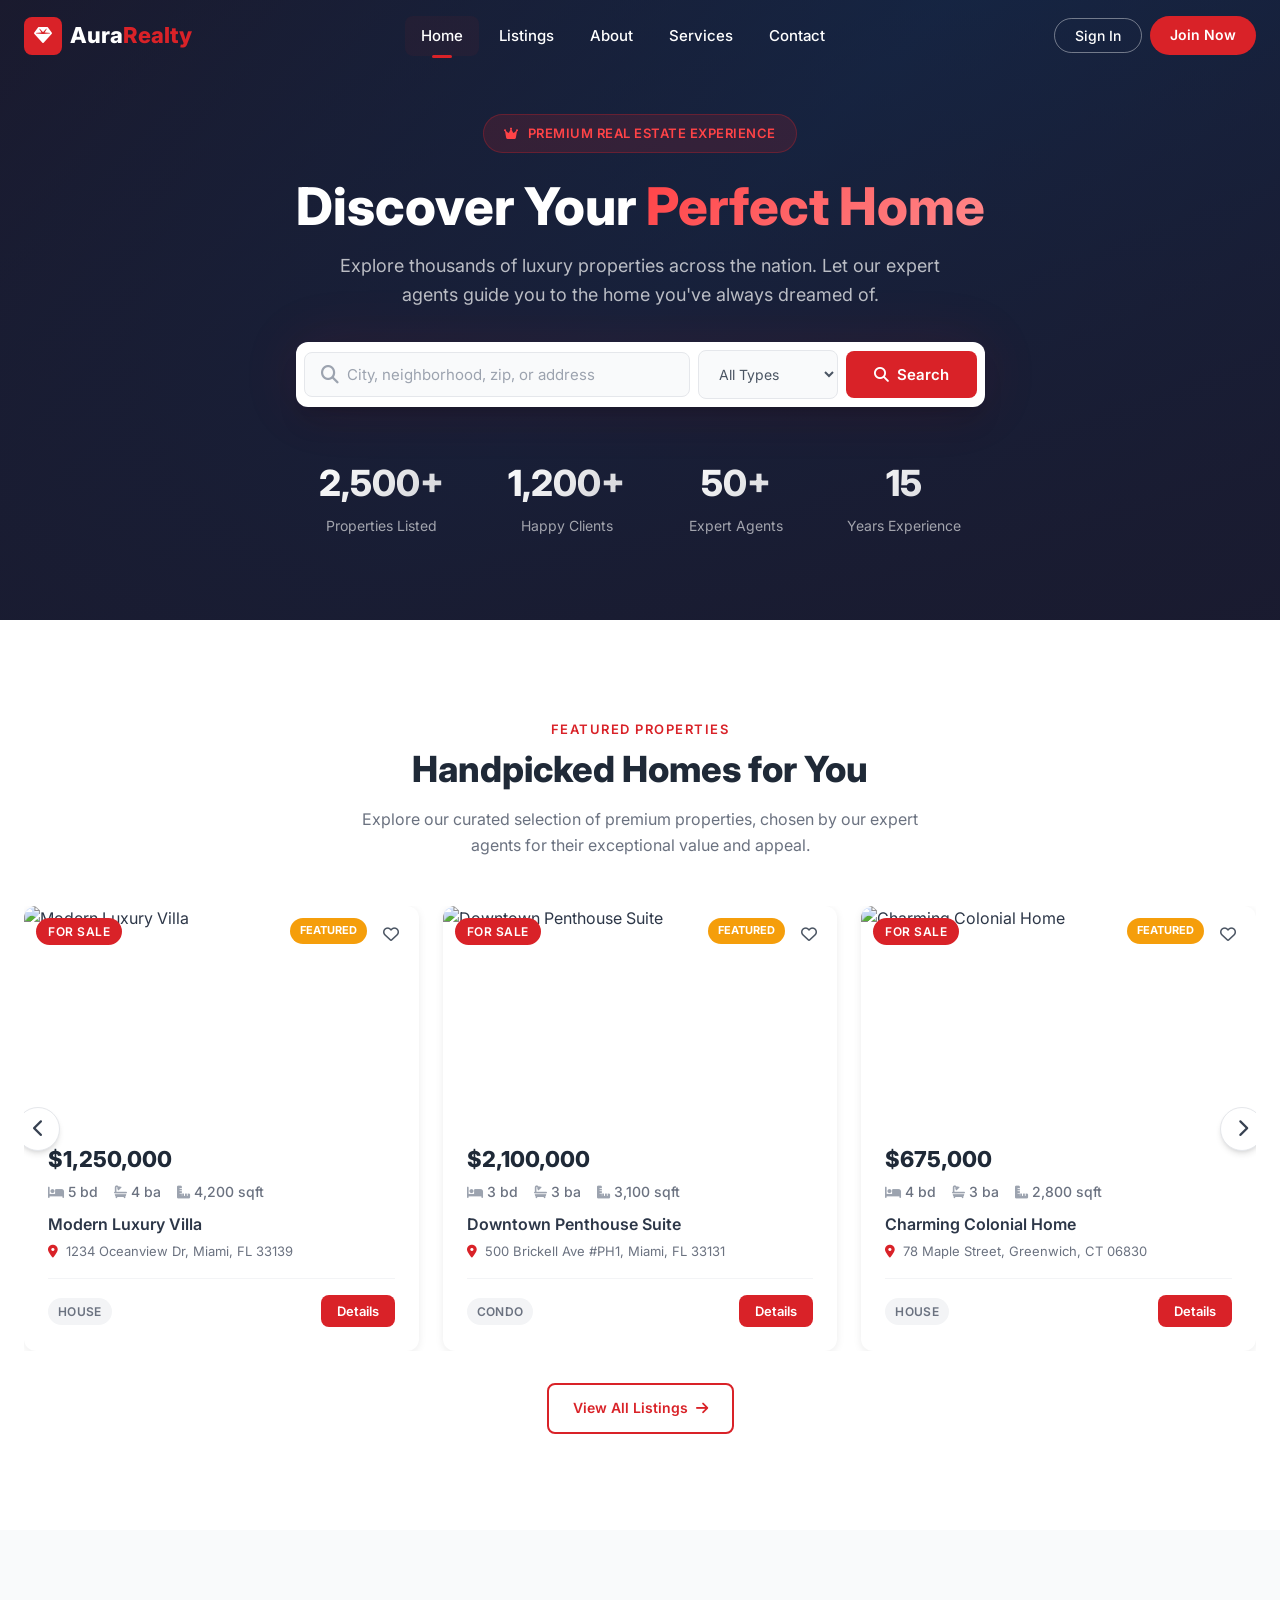
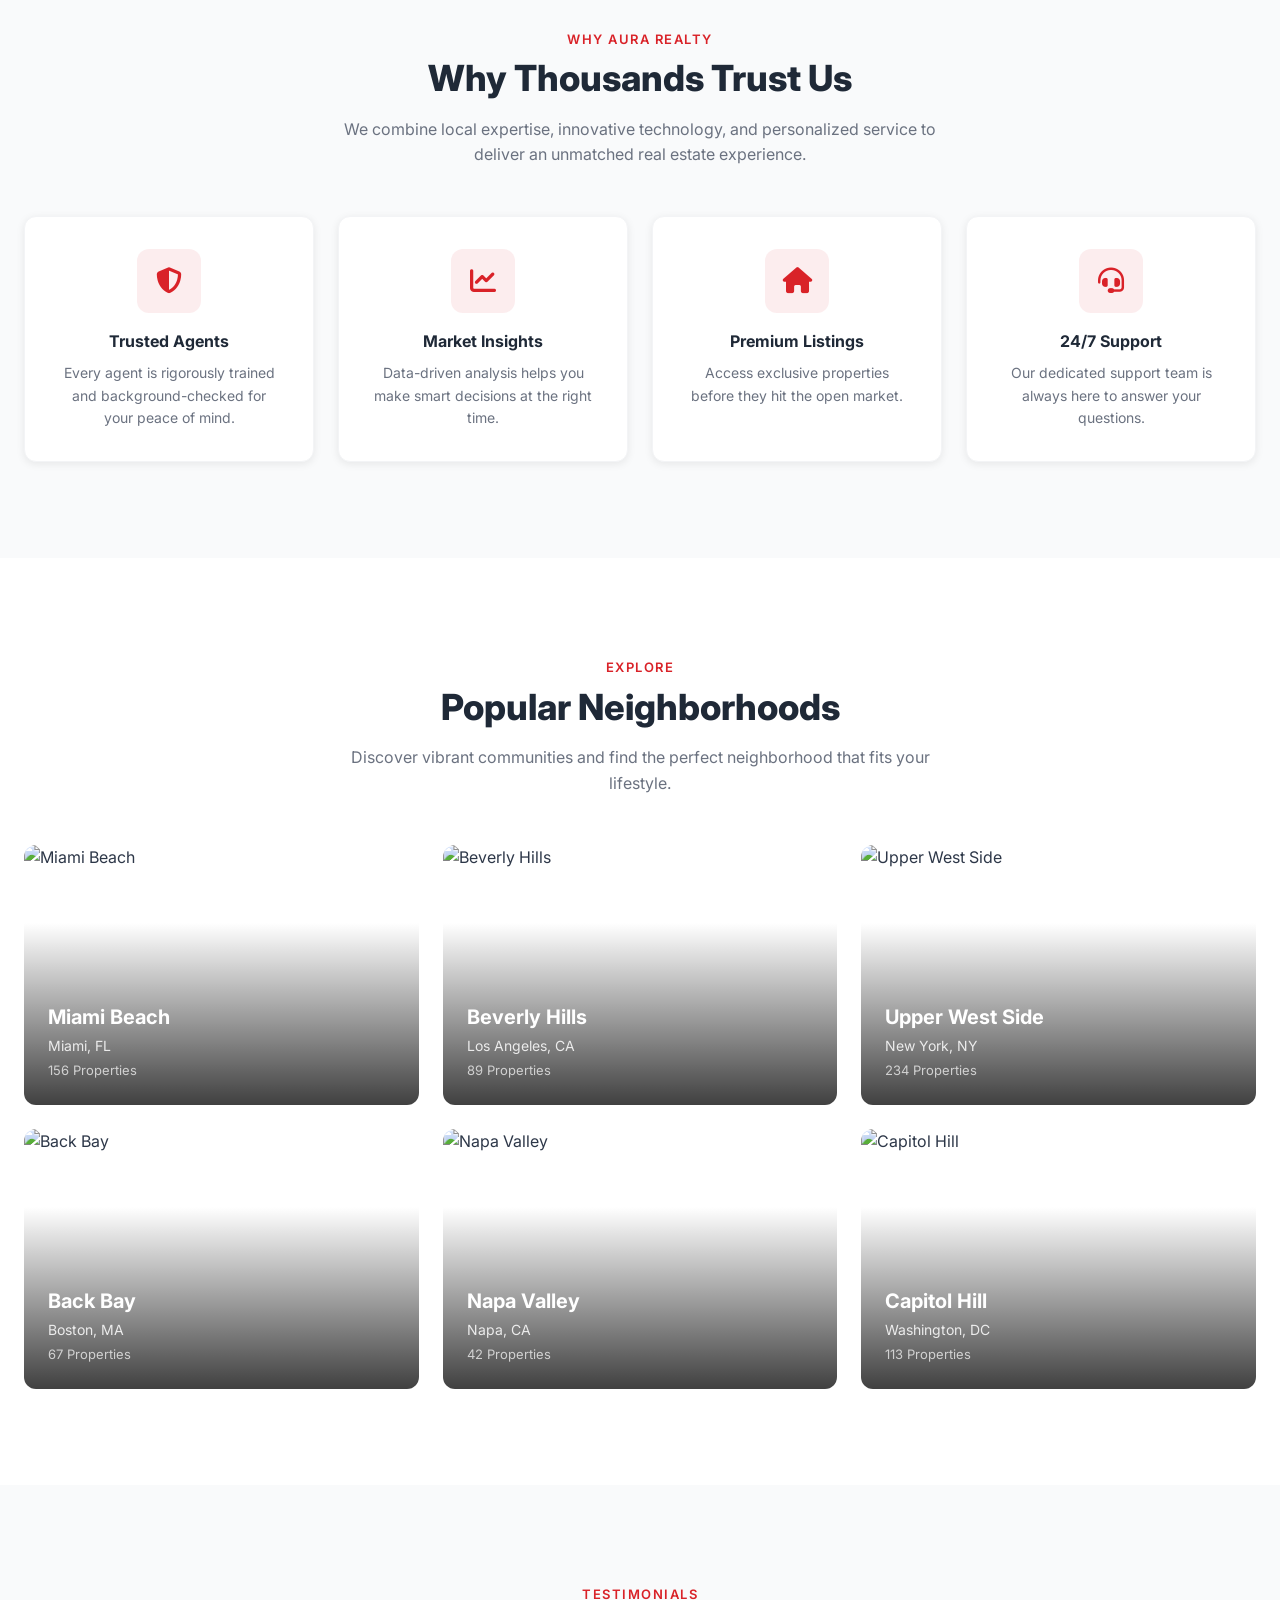
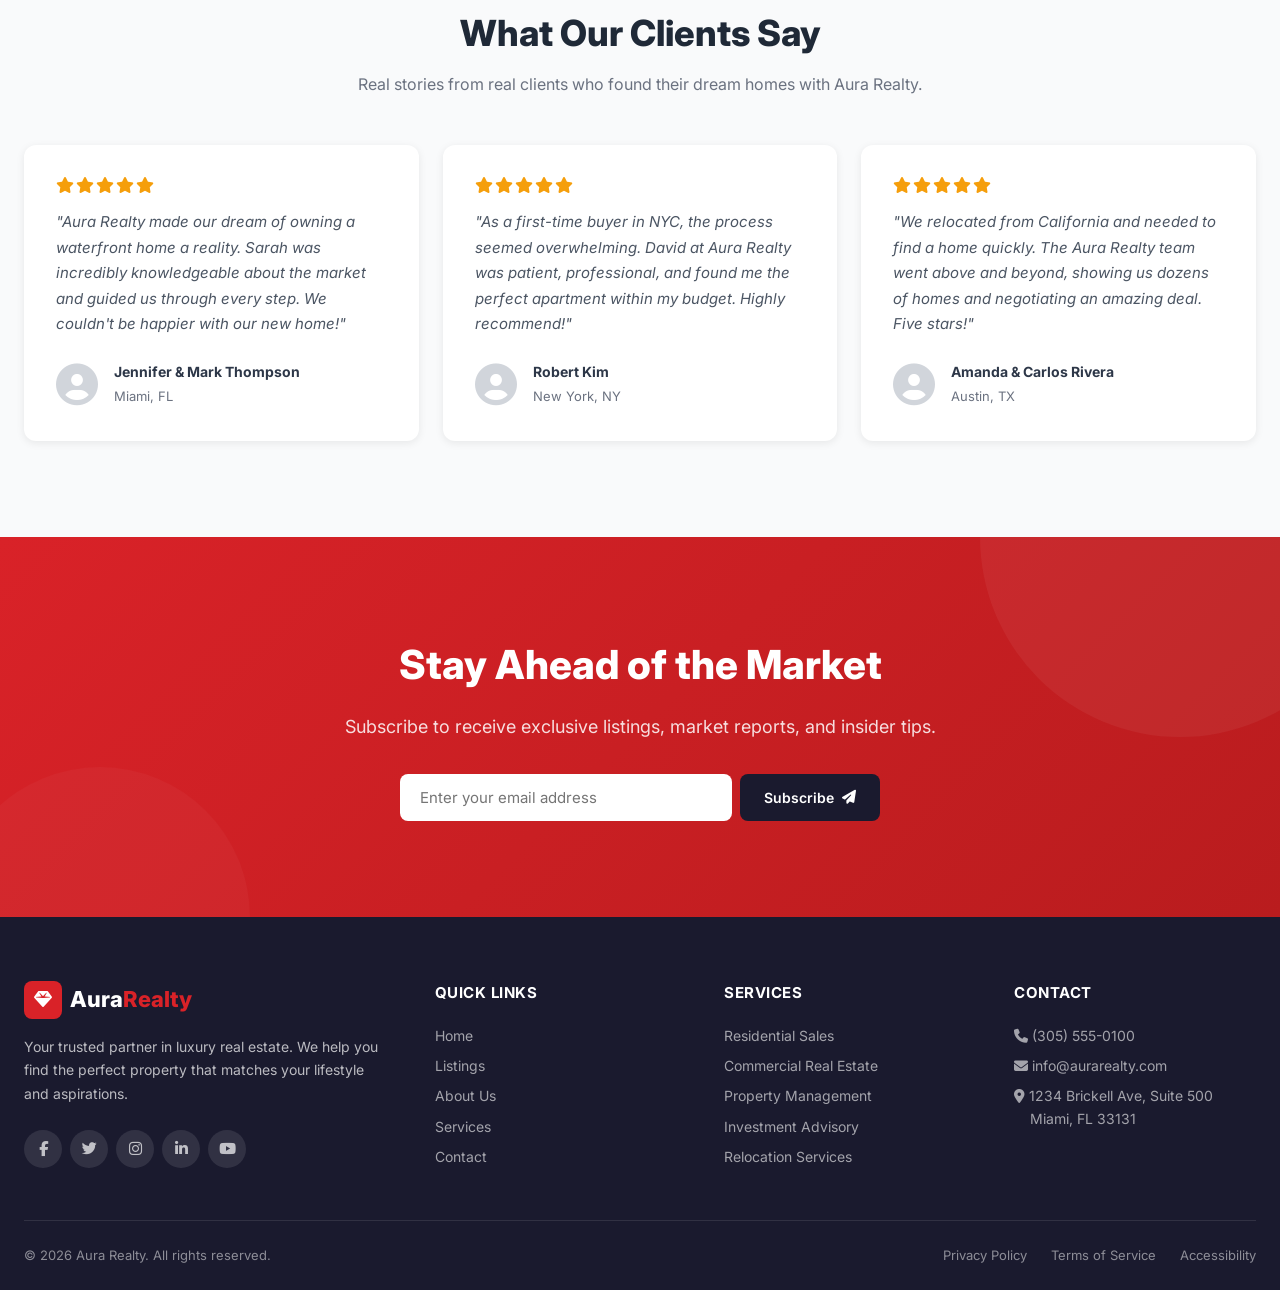
==== index.html @ 394b767b "Initial commit: Aura Realty Website" ====
<!DOCTYPE html>
<html lang="en">
<head>
  <meta charset="UTF-8">
  <meta name="viewport" content="width=device-width, initial-scale=1.0">
  <meta name="description" content="Aura Realty — Your trusted partner in finding the perfect home. Browse luxury real estate listings, connect with expert agents, and discover your dream property.">
  <title>Aura Realty — Find Your Dream Home</title>

  <!-- Google Fonts -->
  <link rel="preconnect" href="https://fonts.googleapis.com">
  <link rel="preconnect" href="https://fonts.gstatic.com" crossorigin>
  <link href="https://fonts.googleapis.com/css2?family=Inter:wght@400;500;600;700;800&display=swap" rel="stylesheet">

  <!-- Font Awesome Icons -->
  <link rel="stylesheet" href="https://cdnjs.cloudflare.com/ajax/libs/font-awesome/6.5.1/css/all.min.css">

  <!-- Stylesheet -->
  <link rel="stylesheet" href="css/style.css">
</head>
<body>

  <!-- ================================================================
       SITE HEADER — Sticky navigation with transparent hero overlay
       ================================================================ -->
  <header class="site-header header--transparent" id="site-header">
    <div class="header-inner">
      <!-- Logo -->
      <a href="index.html" class="logo">
        <div class="logo-icon"><i class="fas fa-gem"></i></div>
        <span class="logo-text">Aura<span>Realty</span></span>
      </a>

      <!-- Navigation Links -->
      <nav class="nav-links" id="nav-links">
        <a href="index.html" class="nav-link active">Home</a>
        <a href="listings.html" class="nav-link">Listings</a>
        <a href="about.html" class="nav-link">About</a>
        <a href="services.html" class="nav-link">Services</a>
        <a href="contact.html" class="nav-link">Contact</a>
      </nav>

      <!-- Auth & Mobile Toggle -->
      <div class="header-actions">
        <button class="auth-login-btn" data-open-modal="login-modal">Sign In</button>
        <a href="#" class="btn btn--primary btn--sm auth-register-btn" data-open-modal="register-modal">Join Now</a>
        <div class="auth-user-menu">
          <i class="fas fa-user-circle"></i>
          <span class="auth-user-name"></span>
          <a href="#" class="auth-logout-btn">Logout</a>
        </div>
        <button class="mobile-toggle" id="mobile-toggle" aria-label="Toggle menu">
          <i class="fas fa-bars"></i>
        </button>
      </div>
    </div>
  </header>

  <!-- ================================================================
       HERO SECTION — Full-width banner with search bar
       ================================================================ -->
  <section class="hero" id="hero">
    <div class="hero-content">
      <div class="hero-badge"><i class="fas fa-crown"></i> Premium Real Estate Experience</div>
      <h1>Discover Your <span>Perfect Home</span></h1>
      <p>Explore thousands of luxury properties across the nation. Let our expert agents guide you to the home you've always dreamed of.</p>

      <!-- Hero Search Box -->
      <div class="hero-search">
        <form id="hero-search-form">
          <div class="hero-search__input">
            <i class="fas fa-search"></i>
            <input type="text" name="location" placeholder="City, neighborhood, zip, or address" autocomplete="off">
          </div>
          <select class="hero-search__select" name="type">
            <option value="">All Types</option>
            <option value="House">House</option>
            <option value="Condo">Condo</option>
            <option value="Apartment">Apartment</option>
            <option value="Townhouse">Townhouse</option>
          </select>
          <button type="submit" class="btn btn--primary"><i class="fas fa-search"></i> Search</button>
        </form>
      </div>

      <!-- Hero Stats -->
      <div class="hero-stats">
        <div class="hero-stat">
          <span class="hero-stat__number" data-count="2500" data-suffix="+">0</span>
          <span class="hero-stat__label">Properties Listed</span>
        </div>
        <div class="hero-stat">
          <span class="hero-stat__number" data-count="1200" data-suffix="+">0</span>
          <span class="hero-stat__label">Happy Clients</span>
        </div>
        <div class="hero-stat">
          <span class="hero-stat__number" data-count="50" data-suffix="+">0</span>
          <span class="hero-stat__label">Expert Agents</span>
        </div>
        <div class="hero-stat">
          <span class="hero-stat__number" data-count="15" data-suffix="">0</span>
          <span class="hero-stat__label">Years Experience</span>
        </div>
      </div>
    </div>
  </section>

  <!-- ================================================================
       FEATURED PROPERTIES — Carousel of featured listings
       ================================================================ -->
  <section class="section" id="featured">
    <div class="container">
      <div class="section-header animate-on-scroll">
        <span class="section-header__tag">Featured Properties</span>
        <h2>Handpicked Homes for You</h2>
        <p>Explore our curated selection of premium properties, chosen by our expert agents for their exceptional value and appeal.</p>
      </div>

      <div class="carousel animate-on-scroll">
        <button class="carousel-btn carousel-btn--prev" id="carousel-prev"><i class="fas fa-chevron-left"></i></button>
        <div class="carousel-track" id="carousel-track"></div>
        <button class="carousel-btn carousel-btn--next" id="carousel-next"><i class="fas fa-chevron-right"></i></button>
      </div>

      <div style="text-align:center; margin-top:32px;">
        <a href="listings.html" class="btn btn--outline">View All Listings <i class="fas fa-arrow-right"></i></a>
      </div>
    </div>
  </section>

  <!-- ================================================================
       WHY CHOOSE US — Feature grid
       ================================================================ -->
  <section class="section section--gray" id="why-choose">
    <div class="container">
      <div class="section-header animate-on-scroll">
        <span class="section-header__tag">Why Aura Realty</span>
        <h2>Why Thousands Trust Us</h2>
        <p>We combine local expertise, innovative technology, and personalized service to deliver an unmatched real estate experience.</p>
      </div>

      <div class="features-grid animate-on-scroll">
        <div class="feature-card">
          <div class="feature-card__icon"><i class="fas fa-shield-alt"></i></div>
          <h3>Trusted Agents</h3>
          <p>Every agent is rigorously trained and background-checked for your peace of mind.</p>
        </div>
        <div class="feature-card">
          <div class="feature-card__icon"><i class="fas fa-chart-line"></i></div>
          <h3>Market Insights</h3>
          <p>Data-driven analysis helps you make smart decisions at the right time.</p>
        </div>
        <div class="feature-card">
          <div class="feature-card__icon"><i class="fas fa-home"></i></div>
          <h3>Premium Listings</h3>
          <p>Access exclusive properties before they hit the open market.</p>
        </div>
        <div class="feature-card">
          <div class="feature-card__icon"><i class="fas fa-headset"></i></div>
          <h3>24/7 Support</h3>
          <p>Our dedicated support team is always here to answer your questions.</p>
        </div>
      </div>
    </div>
  </section>

  <!-- ================================================================
       NEIGHBORHOODS — Spotlight grid
       ================================================================ -->
  <section class="section" id="neighborhoods">
    <div class="container">
      <div class="section-header animate-on-scroll">
        <span class="section-header__tag">Explore</span>
        <h2>Popular Neighborhoods</h2>
        <p>Discover vibrant communities and find the perfect neighborhood that fits your lifestyle.</p>
      </div>

      <div class="neighborhoods-grid animate-on-scroll" id="neighborhoods-grid">
        <!-- Rendered by JS -->
      </div>
    </div>
  </section>

  <!-- ================================================================
       TESTIMONIALS — Client reviews
       ================================================================ -->
  <section class="section section--gray" id="testimonials">
    <div class="container">
      <div class="section-header animate-on-scroll">
        <span class="section-header__tag">Testimonials</span>
        <h2>What Our Clients Say</h2>
        <p>Real stories from real clients who found their dream homes with Aura Realty.</p>
      </div>

      <div class="testimonials-grid animate-on-scroll" id="testimonials-container">
        <!-- Rendered by JS -->
      </div>
    </div>
  </section>

  <!-- ================================================================
       CTA — Newsletter signup
       ================================================================ -->
  <section class="cta-section">
    <div class="container">
      <h2>Stay Ahead of the Market</h2>
      <p>Subscribe to receive exclusive listings, market reports, and insider tips.</p>
      <form class="newsletter-form" id="newsletter-form">
        <input type="email" placeholder="Enter your email address" required>
        <button type="submit" class="btn">Subscribe <i class="fas fa-paper-plane"></i></button>
      </form>
    </div>
  </section>

  <!-- ================================================================
       FOOTER
       ================================================================ -->
  <footer class="site-footer">
    <div class="container">
      <div class="footer-grid">
        <!-- Brand Column -->
        <div class="footer-brand">
          <a href="index.html" class="logo">
            <div class="logo-icon"><i class="fas fa-gem"></i></div>
            <span class="logo-text">Aura<span>Realty</span></span>
          </a>
          <p>Your trusted partner in luxury real estate. We help you find the perfect property that matches your lifestyle and aspirations.</p>
          <div class="footer-social">
            <a href="#" aria-label="Facebook"><i class="fab fa-facebook-f"></i></a>
            <a href="#" aria-label="Twitter"><i class="fab fa-twitter"></i></a>
            <a href="#" aria-label="Instagram"><i class="fab fa-instagram"></i></a>
            <a href="#" aria-label="LinkedIn"><i class="fab fa-linkedin-in"></i></a>
            <a href="#" aria-label="YouTube"><i class="fab fa-youtube"></i></a>
          </div>
        </div>

        <!-- Quick Links -->
        <div class="footer-column">
          <h4>Quick Links</h4>
          <a href="index.html">Home</a>
          <a href="listings.html">Listings</a>
          <a href="about.html">About Us</a>
          <a href="services.html">Services</a>
          <a href="contact.html">Contact</a>
        </div>

        <!-- Services -->
        <div class="footer-column">
          <h4>Services</h4>
          <a href="services.html">Residential Sales</a>
          <a href="services.html">Commercial Real Estate</a>
          <a href="services.html">Property Management</a>
          <a href="services.html">Investment Advisory</a>
          <a href="services.html">Relocation Services</a>
        </div>

        <!-- Contact Info -->
        <div class="footer-column">
          <h4>Contact</h4>
          <a href="tel:+13055550100"><i class="fas fa-phone"></i> (305) 555-0100</a>
          <a href="mailto:info@aurarealty.com"><i class="fas fa-envelope"></i> info@aurarealty.com</a>
          <a href="#"><i class="fas fa-map-marker-alt"></i> 1234 Brickell Ave, Suite 500<br>&nbsp;&nbsp;&nbsp;&nbsp;Miami, FL 33131</a>
        </div>
      </div>

      <div class="footer-bottom">
        <span>&copy; 2026 Aura Realty. All rights reserved.</span>
        <div class="footer-legal">
          <a href="#">Privacy Policy</a>
          <a href="#">Terms of Service</a>
          <a href="#">Accessibility</a>
        </div>
      </div>
    </div>
  </footer>

  <!-- ================================================================
       MODALS — Login, Register, Property Detail
       ================================================================ -->

  <!-- Login Modal -->
  <div class="modal-overlay" id="login-modal">
    <div class="modal modal--sm">
      <div class="modal-header">
        <h2>Welcome Back</h2>
        <button class="modal-close" data-close-modal><i class="fas fa-times"></i></button>
      </div>
      <div class="modal-body">
        <form id="login-form">
          <div class="form-group">
            <label for="login-email">Email Address</label>
            <input type="email" id="login-email" name="email" placeholder="you@example.com" required>
          </div>
          <div class="form-group">
            <label for="login-password">Password</label>
            <input type="password" id="login-password" name="password" placeholder="Enter your password" required>
          </div>
          <button type="submit" class="btn btn--primary btn--full">Sign In</button>
          <div class="form-message"></div>
          <div class="form-footer">
            Don't have an account? <a href="#" data-switch-modal="register-modal">Create one</a>
          </div>
        </form>
      </div>
    </div>
  </div>

  <!-- Register Modal -->
  <div class="modal-overlay" id="register-modal">
    <div class="modal modal--sm">
      <div class="modal-header">
        <h2>Create Account</h2>
        <button class="modal-close" data-close-modal><i class="fas fa-times"></i></button>
      </div>
      <div class="modal-body">
        <form id="register-form">
          <div class="form-group">
            <label for="register-name">Full Name</label>
            <input type="text" id="register-name" name="name" placeholder="John Doe" required>
          </div>
          <div class="form-group">
            <label for="register-email">Email Address</label>
            <input type="email" id="register-email" name="email" placeholder="you@example.com" required>
          </div>
          <div class="form-group">
            <label for="register-password">Password</label>
            <input type="password" id="register-password" name="password" placeholder="Create a password" required>
          </div>
          <div class="form-group">
            <label for="register-confirm">Confirm Password</label>
            <input type="password" id="register-confirm" name="confirmPassword" placeholder="Confirm your password" required>
          </div>
          <div class="form-group">
            <label for="register-role">I am a</label>
            <select id="register-role" name="role">
              <option value="client">Home Buyer / Renter</option>
              <option value="agent">Real Estate Agent</option>
            </select>
          </div>
          <button type="submit" class="btn btn--primary btn--full">Create Account</button>
          <div class="form-message"></div>
          <div class="form-footer">
            Already have an account? <a href="#" data-switch-modal="login-modal">Sign in</a>
          </div>
        </form>
      </div>
    </div>
  </div>

  <!-- Property Detail Modal -->
  <div class="modal-overlay" id="property-detail-modal">
    <div class="modal modal--xl">
      <div class="modal-header">
        <h2>Property Details</h2>
        <button class="modal-close" data-close-modal><i class="fas fa-times"></i></button>
      </div>
      <div class="modal-body">
        <!-- Populated dynamically by JS -->
      </div>
    </div>
  </div>

  <!-- ================================================================
       SCRIPTS
       ================================================================ -->
  <script src="js/data.js"></script>
  <script src="js/app.js"></script>

</body>
</html>
---- css/style.css ----
/**
 * ============================================================
 * AURA REALTY — Master Stylesheet
 * ============================================================
 * Design system inspired by realtor.com with a premium,
 * modern aesthetic. Uses CSS custom properties for theming,
 * mobile-first responsive design, and rich micro-animations.
 * ============================================================
 */

/* ─── Design Tokens ─── */
:root {
  /* Primary Palette */
  --color-primary: #d92228;
  --color-primary-dark: #b91c1e;
  --color-primary-light: #ff4347;

  /* Neutrals */
  --color-navy: #1a1a2e;
  --color-dark: #16213e;
  --color-gray-900: #1f2937;
  --color-gray-800: #2d3748;
  --color-gray-700: #374151;
  --color-gray-600: #4b5563;
  --color-gray-500: #6b7280;
  --color-gray-400: #9ca3af;
  --color-gray-300: #d1d5db;
  --color-gray-200: #e5e7eb;
  --color-gray-100: #f3f4f6;
  --color-gray-50: #f9fafb;
  --color-white: #ffffff;

  /* Accent */
  --color-accent: #0d6efd;
  --color-success: #10b981;
  --color-warning: #f59e0b;
  --color-error: #ef4444;

  /* Typography */
  --font-primary: 'Inter', -apple-system, BlinkMacSystemFont, 'Segoe UI', Roboto, sans-serif;
  --font-display: 'Inter', sans-serif;

  /* Spacing */
  --space-xs: 4px;
  --space-sm: 8px;
  --space-md: 16px;
  --space-lg: 24px;
  --space-xl: 32px;
  --space-2xl: 48px;
  --space-3xl: 64px;
  --space-4xl: 96px;

  /* Radii */
  --radius-sm: 4px;
  --radius-md: 8px;
  --radius-lg: 12px;
  --radius-xl: 16px;
  --radius-full: 9999px;

  /* Shadows */
  --shadow-sm: 0 1px 2px rgba(0, 0, 0, 0.05);
  --shadow-md: 0 4px 6px -1px rgba(0, 0, 0, 0.1), 0 2px 4px -2px rgba(0, 0, 0, 0.1);
  --shadow-lg: 0 10px 15px -3px rgba(0, 0, 0, 0.1), 0 4px 6px -4px rgba(0, 0, 0, 0.1);
  --shadow-xl: 0 20px 25px -5px rgba(0, 0, 0, 0.1), 0 8px 10px -6px rgba(0, 0, 0, 0.1);
  --shadow-card: 0 2px 8px rgba(0, 0, 0, 0.08);
  --shadow-card-hover: 0 12px 28px rgba(0, 0, 0, 0.15);

  /* Transitions */
  --transition-fast: 150ms ease;
  --transition-base: 250ms ease;
  --transition-slow: 350ms ease;

  /* Layout */
  --header-height: 72px;
  --container-max: 1280px;
  --sidebar-width: 320px;
}

/* ─── Reset & Base ─── */
*,
*::before,
*::after {
  margin: 0;
  padding: 0;
  box-sizing: border-box;
}

html {
  scroll-behavior: smooth;
  -webkit-text-size-adjust: 100%;
}

body {
  font-family: var(--font-primary);
  font-size: 16px;
  line-height: 1.6;
  color: var(--color-gray-800);
  background: var(--color-white);
  overflow-x: hidden;
  -webkit-font-smoothing: antialiased;
}

img {
  max-width: 100%;
  height: auto;
  display: block;
}

a {
  color: inherit;
  text-decoration: none;
}

ul, ol {
  list-style: none;
}

input, select, textarea, button {
  font-family: inherit;
  font-size: inherit;
}

/* ─── Container ─── */
.container {
  width: 100%;
  max-width: var(--container-max);
  margin: 0 auto;
  padding: 0 var(--space-lg);
}

/* ─── Buttons ─── */
.btn {
  display: inline-flex;
  align-items: center;
  justify-content: center;
  gap: var(--space-sm);
  padding: 12px 24px;
  border: none;
  border-radius: var(--radius-md);
  font-weight: 600;
  font-size: 14px;
  cursor: pointer;
  transition: all var(--transition-base);
  white-space: nowrap;
  text-decoration: none;
}

.btn--primary {
  background: var(--color-primary);
  color: var(--color-white);
}
.btn--primary:hover {
  background: var(--color-primary-dark);
  transform: translateY(-1px);
  box-shadow: var(--shadow-md);
}

.btn--outline {
  background: transparent;
  color: var(--color-primary);
  border: 2px solid var(--color-primary);
}
.btn--outline:hover {
  background: var(--color-primary);
  color: var(--color-white);
}

.btn--white {
  background: var(--color-white);
  color: var(--color-gray-800);
}
.btn--white:hover {
  background: var(--color-gray-100);
}

.btn--ghost {
  background: transparent;
  color: var(--color-gray-700);
}
.btn--ghost:hover {
  background: var(--color-gray-100);
}

.btn--sm {
  padding: 8px 16px;
  font-size: 13px;
}

.btn--lg {
  padding: 16px 32px;
  font-size: 16px;
}

.btn--full {
  width: 100%;
}

.btn--icon {
  width: 40px;
  height: 40px;
  padding: 0;
  border-radius: var(--radius-full);
}

/* ─── Site Header ─── */
.site-header {
  position: fixed;
  top: 0;
  left: 0;
  right: 0;
  z-index: 1000;
  background: var(--color-white);
  height: var(--header-height);
  transition: all var(--transition-base);
  border-bottom: 1px solid transparent;
}

.site-header.scrolled {
  background: rgba(255, 255, 255, 0.97);
  backdrop-filter: blur(12px);
  border-bottom-color: var(--color-gray-200);
  box-shadow: var(--shadow-sm);
}

.site-header.header--transparent {
  background: transparent;
}
.site-header.header--transparent.scrolled {
  background: rgba(255, 255, 255, 0.97);
}
.site-header.header--transparent:not(.scrolled) .nav-link,
.site-header.header--transparent:not(.scrolled) .logo-text {
  color: var(--color-white);
}
.site-header.header--transparent:not(.scrolled) .auth-login-btn {
  color: var(--color-white);
  border-color: rgba(255,255,255,0.4);
}
.site-header.header--transparent:not(.scrolled) .auth-login-btn:hover {
  background: rgba(255,255,255,0.15);
}

.header-inner {
  display: flex;
  align-items: center;
  justify-content: space-between;
  height: 100%;
  max-width: var(--container-max);
  margin: 0 auto;
  padding: 0 var(--space-lg);
}

/* Logo */
.logo {
  display: flex;
  align-items: center;
  gap: var(--space-sm);
  font-size: 22px;
  font-weight: 800;
  color: var(--color-gray-900);
  z-index: 10;
}

.logo-icon {
  width: 38px;
  height: 38px;
  background: var(--color-primary);
  border-radius: var(--radius-md);
  display: flex;
  align-items: center;
  justify-content: center;
  color: var(--color-white);
  font-size: 18px;
}

.logo-text span {
  color: var(--color-primary);
}

/* Navigation */
.nav-links {
  display: flex;
  align-items: center;
  gap: var(--space-xs);
}

.nav-link {
  padding: 8px 16px;
  font-size: 15px;
  font-weight: 500;
  color: var(--color-gray-700);
  border-radius: var(--radius-md);
  transition: all var(--transition-fast);
  position: relative;
}

.nav-link:hover,
.nav-link.active {
  color: var(--color-primary);
  background: rgba(217, 34, 40, 0.06);
}

.nav-link.active::after {
  content: '';
  position: absolute;
  bottom: -2px;
  left: 50%;
  transform: translateX(-50%);
  width: 20px;
  height: 3px;
  border-radius: 2px;
  background: var(--color-primary);
}

/* Auth Buttons */
.header-actions {
  display: flex;
  align-items: center;
  gap: var(--space-sm);
  z-index: 10;
}

.auth-login-btn {
  padding: 8px 20px;
  border: 1.5px solid var(--color-gray-300);
  border-radius: var(--radius-full);
  font-weight: 500;
  font-size: 14px;
  color: var(--color-gray-700);
  background: transparent;
  cursor: pointer;
  transition: all var(--transition-fast);
}
.auth-login-btn:hover {
  border-color: var(--color-primary);
  color: var(--color-primary);
}

.auth-register-btn {
  padding: 8px 20px;
  border-radius: var(--radius-full);
  font-weight: 600;
  font-size: 14px;
}

.auth-user-menu {
  display: none;
  align-items: center;
  gap: var(--space-sm);
  padding: 6px 16px;
  border-radius: var(--radius-full);
  background: var(--color-gray-100);
  font-size: 14px;
  font-weight: 500;
}

.auth-user-menu i {
  font-size: 22px;
  color: var(--color-gray-500);
}

.auth-logout-btn {
  color: var(--color-gray-500);
  cursor: pointer;
  font-size: 13px;
}
.auth-logout-btn:hover {
  color: var(--color-primary);
}

/* Mobile Toggle */
.mobile-toggle {
  display: none;
  background: none;
  border: none;
  font-size: 24px;
  color: var(--color-gray-700);
  cursor: pointer;
  padding: 4px;
  z-index: 10;
}

/* ─── Hero Section ─── */
.hero {
  position: relative;
  min-height: 620px;
  display: flex;
  align-items: center;
  justify-content: center;
  background: linear-gradient(135deg, var(--color-navy) 0%, #0f3460 50%, #16213e 100%);
  padding: var(--space-4xl) var(--space-lg) var(--space-3xl);
  overflow: hidden;
}

.hero::before {
  content: '';
  position: absolute;
  inset: 0;
  background: url('https://images.unsplash.com/photo-1560518883-ce09059eeffa?w=1920&h=800&fit=crop') center/cover no-repeat;
  opacity: 0.2;
}

.hero::after {
  content: '';
  position: absolute;
  inset: 0;
  background: linear-gradient(180deg, rgba(26,26,46,0.6) 0%, rgba(26,26,46,0.9) 100%);
}

.hero-content {
  position: relative;
  z-index: 1;
  text-align: center;
  max-width: 800px;
}

.hero-badge {
  display: inline-flex;
  align-items: center;
  gap: var(--space-sm);
  background: rgba(217, 34, 40, 0.15);
  color: var(--color-primary-light);
  padding: 8px 20px;
  border-radius: var(--radius-full);
  font-size: 13px;
  font-weight: 600;
  margin-bottom: var(--space-lg);
  border: 1px solid rgba(217, 34, 40, 0.3);
  letter-spacing: 0.5px;
  text-transform: uppercase;
}

.hero h1 {
  font-size: clamp(32px, 5vw, 52px);
  font-weight: 800;
  color: var(--color-white);
  line-height: 1.15;
  margin-bottom: var(--space-md);
}

.hero h1 span {
  background: linear-gradient(135deg, var(--color-primary-light), #ff8a8c);
  -webkit-background-clip: text;
  -webkit-text-fill-color: transparent;
  background-clip: text;
}

.hero p {
  font-size: 18px;
  color: rgba(255, 255, 255, 0.7);
  margin-bottom: var(--space-xl);
  max-width: 600px;
  margin-left: auto;
  margin-right: auto;
}

/* Hero Search Box */
.hero-search {
  background: var(--color-white);
  border-radius: var(--radius-lg);
  padding: var(--space-sm);
  box-shadow: var(--shadow-xl), 0 0 60px rgba(217, 34, 40, 0.1);
  max-width: 720px;
  margin: 0 auto;
}

.hero-search form {
  display: flex;
  gap: var(--space-sm);
  align-items: center;
}

.hero-search__input {
  flex: 1;
  display: flex;
  align-items: center;
  gap: var(--space-sm);
  padding: 12px 16px;
  background: var(--color-gray-50);
  border-radius: var(--radius-md);
  border: 1.5px solid var(--color-gray-200);
  transition: border-color var(--transition-fast);
}

.hero-search__input:focus-within {
  border-color: var(--color-primary);
}

.hero-search__input i {
  color: var(--color-gray-400);
  font-size: 18px;
}

.hero-search__input input {
  width: 100%;
  border: none;
  background: transparent;
  outline: none;
  font-size: 15px;
  color: var(--color-gray-800);
}

.hero-search__input input::placeholder {
  color: var(--color-gray-400);
}

.hero-search__select {
  padding: 14px 16px;
  border: 1.5px solid var(--color-gray-200);
  border-radius: var(--radius-md);
  background: var(--color-gray-50);
  color: var(--color-gray-600);
  font-size: 14px;
  cursor: pointer;
  outline: none;
  appearance: auto;
  min-width: 140px;
}

.hero-search .btn {
  padding: 14px 28px;
  border-radius: var(--radius-md);
  font-size: 15px;
}

/* Hero Stats */
.hero-stats {
  display: flex;
  justify-content: center;
  gap: var(--space-3xl);
  margin-top: var(--space-2xl);
  position: relative;
  z-index: 1;
}

.hero-stat {
  text-align: center;
  color: var(--color-white);
}

.hero-stat__number {
  font-size: 36px;
  font-weight: 800;
  display: block;
  background: linear-gradient(135deg, #fff, rgba(255,255,255,0.8));
  -webkit-background-clip: text;
  -webkit-text-fill-color: transparent;
  background-clip: text;
}

.hero-stat__label {
  font-size: 14px;
  color: rgba(255, 255, 255, 0.6);
  margin-top: 4px;
}

/* ─── Section Styles ─── */
.section {
  padding: var(--space-4xl) 0;
}

.section--gray {
  background: var(--color-gray-50);
}

.section--dark {
  background: var(--color-navy);
  color: var(--color-white);
}

.section-header {
  text-align: center;
  max-width: 600px;
  margin: 0 auto var(--space-2xl);
}

.section-header__tag {
  display: inline-block;
  color: var(--color-primary);
  font-weight: 600;
  font-size: 13px;
  text-transform: uppercase;
  letter-spacing: 1.5px;
  margin-bottom: var(--space-sm);
}

.section-header h2 {
  font-size: clamp(26px, 3.5vw, 36px);
  font-weight: 800;
  color: var(--color-gray-900);
  line-height: 1.2;
  margin-bottom: var(--space-md);
}

.section--dark .section-header h2 {
  color: var(--color-white);
}

.section-header p {
  color: var(--color-gray-500);
  font-size: 16px;
}

.section--dark .section-header p {
  color: rgba(255,255,255,0.6);
}

/* ─── Property Cards ─── */
.property-card {
  background: var(--color-white);
  border-radius: var(--radius-lg);
  overflow: hidden;
  box-shadow: var(--shadow-card);
  transition: all var(--transition-base);
  cursor: pointer;
}

.property-card:hover {
  transform: translateY(-6px);
  box-shadow: var(--shadow-card-hover);
}

.property-card__image {
  position: relative;
  height: 220px;
  overflow: hidden;
}

.property-card__image img {
  width: 100%;
  height: 100%;
  object-fit: cover;
  transition: transform var(--transition-slow);
}

.property-card:hover .property-card__image img {
  transform: scale(1.06);
}

.property-card__badge {
  position: absolute;
  top: 12px;
  left: 12px;
  background: var(--color-primary);
  color: var(--color-white);
  padding: 4px 12px;
  border-radius: var(--radius-full);
  font-size: 12px;
  font-weight: 600;
  text-transform: uppercase;
  letter-spacing: 0.5px;
}

.property-card__featured {
  position: absolute;
  top: 12px;
  right: 52px;
  background: var(--color-warning);
  color: var(--color-white);
  padding: 4px 10px;
  border-radius: var(--radius-full);
  font-size: 11px;
  font-weight: 700;
  text-transform: uppercase;
}

.property-card__favorite {
  position: absolute;
  top: 10px;
  right: 10px;
  width: 36px;
  height: 36px;
  background: rgba(255, 255, 255, 0.9);
  border: none;
  border-radius: var(--radius-full);
  display: flex;
  align-items: center;
  justify-content: center;
  cursor: pointer;
  transition: all var(--transition-fast);
  color: var(--color-gray-600);
  font-size: 16px;
  backdrop-filter: blur(4px);
}

.property-card__favorite:hover,
.property-card__favorite.active {
  background: var(--color-primary);
  color: var(--color-white);
}

.property-card__content {
  padding: var(--space-md) var(--space-lg) var(--space-lg);
}

.property-card__price {
  font-size: 22px;
  font-weight: 800;
  color: var(--color-gray-900);
  margin-bottom: 4px;
}

.property-card__meta {
  display: flex;
  gap: var(--space-md);
  font-size: 14px;
  color: var(--color-gray-500);
  margin-bottom: var(--space-sm);
  font-weight: 500;
}

.property-card__meta span {
  display: flex;
  align-items: center;
  gap: 4px;
}

.property-card__meta i {
  color: var(--color-gray-400);
  font-size: 13px;
}

.property-card__title {
  font-size: 16px;
  font-weight: 600;
  color: var(--color-gray-800);
  margin-bottom: 4px;
  display: -webkit-box;
  -webkit-line-clamp: 1;
  -webkit-box-orient: vertical;
  overflow: hidden;
}

.property-card__address {
  font-size: 13px;
  color: var(--color-gray-500);
  margin-bottom: var(--space-md);
}

.property-card__address i {
  color: var(--color-primary);
  margin-right: 4px;
}

.property-card__footer {
  display: flex;
  align-items: center;
  justify-content: space-between;
  padding-top: var(--space-md);
  border-top: 1px solid var(--color-gray-100);
}

.property-card__type {
  font-size: 12px;
  font-weight: 600;
  color: var(--color-gray-500);
  background: var(--color-gray-100);
  padding: 4px 10px;
  border-radius: var(--radius-full);
  text-transform: uppercase;
  letter-spacing: 0.3px;
}

/* ─── Carousel ─── */
.carousel {
  position: relative;
  overflow: hidden;
}

.carousel-track {
  display: flex;
  transition: transform var(--transition-slow);
  gap: var(--space-lg);
}

.carousel-track .property-card {
  flex: 0 0 calc(33.333% - 16px);
  min-width: 0;
}

.carousel-btn {
  position: absolute;
  top: 50%;
  transform: translateY(-50%);
  width: 44px;
  height: 44px;
  background: var(--color-white);
  border: 1px solid var(--color-gray-200);
  border-radius: var(--radius-full);
  display: flex;
  align-items: center;
  justify-content: center;
  cursor: pointer;
  z-index: 5;
  box-shadow: var(--shadow-md);
  transition: all var(--transition-fast);
  color: var(--color-gray-700);
  font-size: 18px;
}

.carousel-btn:hover {
  background: var(--color-primary);
  color: var(--color-white);
  border-color: var(--color-primary);
}

.carousel-btn--prev {
  left: -8px;
}
.carousel-btn--next {
  right: -8px;
}

/* ─── Neighborhoods Grid ─── */
.neighborhoods-grid {
  display: grid;
  grid-template-columns: repeat(3, 1fr);
  gap: var(--space-lg);
}

.neighborhood-card {
  position: relative;
  border-radius: var(--radius-lg);
  overflow: hidden;
  height: 260px;
  cursor: pointer;
}

.neighborhood-card img {
  width: 100%;
  height: 100%;
  object-fit: cover;
  transition: transform var(--transition-slow);
}

.neighborhood-card:hover img {
  transform: scale(1.08);
}

.neighborhood-card__overlay {
  position: absolute;
  inset: 0;
  background: linear-gradient(180deg, transparent 30%, rgba(0,0,0,0.75) 100%);
  display: flex;
  flex-direction: column;
  justify-content: flex-end;
  padding: var(--space-lg);
  color: var(--color-white);
  transition: background var(--transition-base);
}

.neighborhood-card:hover .neighborhood-card__overlay {
  background: linear-gradient(180deg, transparent 10%, rgba(217,34,40,0.7) 100%);
}

.neighborhood-card__overlay h3 {
  font-size: 20px;
  font-weight: 700;
  margin-bottom: 2px;
}

.neighborhood-card__overlay p {
  font-size: 14px;
  opacity: 0.85;
}

.neighborhood-card__overlay span {
  font-size: 13px;
  opacity: 0.7;
  margin-top: 2px;
}

/* ─── Testimonials ─── */
.testimonials-grid {
  display: grid;
  grid-template-columns: repeat(3, 1fr);
  gap: var(--space-lg);
}

.testimonial-card {
  background: var(--color-white);
  border-radius: var(--radius-lg);
  padding: var(--space-xl);
  box-shadow: var(--shadow-card);
  transition: transform var(--transition-base), box-shadow var(--transition-base);
}

.testimonial-card:hover {
  transform: translateY(-4px);
  box-shadow: var(--shadow-lg);
}

.testimonial-card__stars {
  color: var(--color-warning);
  font-size: 16px;
  margin-bottom: var(--space-md);
  display: flex;
  gap: 2px;
}

.testimonial-card__text {
  font-size: 15px;
  color: var(--color-gray-600);
  line-height: 1.7;
  margin-bottom: var(--space-lg);
  font-style: italic;
}

.testimonial-card__author {
  display: flex;
  align-items: center;
  gap: var(--space-md);
}

.testimonial-avatar {
  font-size: 42px;
  color: var(--color-gray-300);
  line-height: 1;
}

.testimonial-card__author strong {
  display: block;
  font-size: 14px;
  color: var(--color-gray-800);
}

.testimonial-card__author span {
  font-size: 13px;
  color: var(--color-gray-500);
}

/* ─── Features Grid (Why Choose) ─── */
.features-grid {
  display: grid;
  grid-template-columns: repeat(4, 1fr);
  gap: var(--space-lg);
}

.feature-card {
  background: var(--color-white);
  border-radius: var(--radius-lg);
  padding: var(--space-xl);
  text-align: center;
  box-shadow: var(--shadow-card);
  transition: all var(--transition-base);
  border: 1px solid var(--color-gray-100);
}

.feature-card:hover {
  border-color: var(--color-primary);
  transform: translateY(-4px);
  box-shadow: var(--shadow-lg);
}

.feature-card__icon {
  width: 64px;
  height: 64px;
  background: rgba(217, 34, 40, 0.08);
  border-radius: var(--radius-lg);
  display: flex;
  align-items: center;
  justify-content: center;
  margin: 0 auto var(--space-md);
  font-size: 26px;
  color: var(--color-primary);
  transition: all var(--transition-base);
}

.feature-card:hover .feature-card__icon {
  background: var(--color-primary);
  color: var(--color-white);
}

.feature-card h3 {
  font-size: 16px;
  font-weight: 700;
  color: var(--color-gray-900);
  margin-bottom: var(--space-sm);
}

.feature-card p {
  font-size: 14px;
  color: var(--color-gray-500);
  line-height: 1.6;
}

/* ─── CTA Section ─── */
.cta-section {
  background: linear-gradient(135deg, var(--color-primary), var(--color-primary-dark));
  padding: var(--space-4xl) 0;
  text-align: center;
  position: relative;
  overflow: hidden;
}

.cta-section::before {
  content: '';
  position: absolute;
  width: 400px;
  height: 400px;
  border-radius: var(--radius-full);
  background: rgba(255,255,255,0.05);
  top: -200px;
  right: -100px;
}

.cta-section::after {
  content: '';
  position: absolute;
  width: 300px;
  height: 300px;
  border-radius: var(--radius-full);
  background: rgba(255,255,255,0.03);
  bottom: -150px;
  left: -50px;
}

.cta-section h2 {
  font-size: clamp(28px, 4vw, 40px);
  font-weight: 800;
  color: var(--color-white);
  margin-bottom: var(--space-md);
  position: relative;
  z-index: 1;
}

.cta-section p {
  color: rgba(255,255,255,0.85);
  font-size: 18px;
  margin-bottom: var(--space-xl);
  position: relative;
  z-index: 1;
}

.newsletter-form {
  display: flex;
  gap: var(--space-sm);
  max-width: 480px;
  margin: 0 auto;
  position: relative;
  z-index: 1;
}

.newsletter-form input {
  flex: 1;
  padding: 14px 20px;
  border: none;
  border-radius: var(--radius-md);
  font-size: 15px;
  outline: none;
}

.newsletter-form .btn {
  background: var(--color-navy);
  color: var(--color-white);
}
.newsletter-form .btn:hover {
  background: var(--color-dark);
}

/* ─── Footer ─── */
.site-footer {
  background: var(--color-navy);
  color: rgba(255, 255, 255, 0.7);
  padding: var(--space-3xl) 0 0;
}

.footer-grid {
  display: grid;
  grid-template-columns: 1.5fr 1fr 1fr 1fr;
  gap: var(--space-2xl);
  margin-bottom: var(--space-2xl);
}

.footer-brand .logo {
  margin-bottom: var(--space-md);
}

.footer-brand .logo-text {
  color: var(--color-white);
}

.footer-brand p {
  font-size: 14px;
  line-height: 1.7;
  margin-bottom: var(--space-lg);
}

.footer-social {
  display: flex;
  gap: var(--space-sm);
}

.footer-social a {
  width: 38px;
  height: 38px;
  background: rgba(255, 255, 255, 0.1);
  border-radius: var(--radius-full);
  display: flex;
  align-items: center;
  justify-content: center;
  color: rgba(255, 255, 255, 0.7);
  transition: all var(--transition-fast);
  font-size: 15px;
}

.footer-social a:hover {
  background: var(--color-primary);
  color: var(--color-white);
}

.footer-column h4 {
  color: var(--color-white);
  font-size: 15px;
  font-weight: 700;
  margin-bottom: var(--space-md);
  text-transform: uppercase;
  letter-spacing: 0.5px;
}

.footer-column a {
  display: block;
  padding: 4px 0;
  font-size: 14px;
  color: rgba(255, 255, 255, 0.6);
  transition: all var(--transition-fast);
}

.footer-column a:hover {
  color: var(--color-white);
  padding-left: 4px;
}

.footer-bottom {
  border-top: 1px solid rgba(255, 255, 255, 0.1);
  padding: var(--space-lg) 0;
  display: flex;
  justify-content: space-between;
  align-items: center;
  font-size: 13px;
  color: rgba(255, 255, 255, 0.5);
}

.footer-bottom a {
  color: rgba(255, 255, 255, 0.5);
  transition: color var(--transition-fast);
}
.footer-bottom a:hover {
  color: var(--color-white);
}

.footer-legal {
  display: flex;
  gap: var(--space-lg);
}

/* ─── Page Header (Inner Pages) ─── */
.page-header {
  background: linear-gradient(135deg, var(--color-navy), #0f3460);
  padding: calc(var(--header-height) + 40px) 0 40px;
  text-align: center;
  position: relative;
  overflow: hidden;
}

.page-header::before {
  content: '';
  position: absolute;
  inset: 0;
  background: url('https://images.unsplash.com/photo-1560518883-ce09059eeffa?w=1920&h=400&fit=crop') center/cover no-repeat;
  opacity: 0.1;
}

.page-header h1 {
  font-size: clamp(28px, 4vw, 42px);
  font-weight: 800;
  color: var(--color-white);
  position: relative;
  z-index: 1;
}

.page-header .breadcrumb {
  position: relative;
  z-index: 1;
  margin-top: var(--space-sm);
  font-size: 14px;
  color: rgba(255, 255, 255, 0.6);
}

.page-header .breadcrumb a {
  color: rgba(255,255,255,0.6);
  transition: color var(--transition-fast);
}
.page-header .breadcrumb a:hover {
  color: var(--color-white);
}

.page-header .breadcrumb span {
  color: var(--color-primary-light);
}

/* ─── Listings Page Layout ─── */
.listings-page {
  padding-top: var(--header-height);
}

.listings-layout {
  display: flex;
  min-height: calc(100vh - var(--header-height));
}

/* Filter Sidebar */
.filter-sidebar {
  width: var(--sidebar-width);
  flex-shrink: 0;
  background: var(--color-white);
  border-right: 1px solid var(--color-gray-200);
  padding: var(--space-lg);
  overflow-y: auto;
  height: calc(100vh - var(--header-height));
  position: sticky;
  top: var(--header-height);
}

.filter-sidebar h2 {
  font-size: 20px;
  font-weight: 700;
  color: var(--color-gray-900);
  margin-bottom: var(--space-lg);
  display: flex;
  justify-content: space-between;
  align-items: center;
}

.filter-group {
  margin-bottom: var(--space-lg);
}

.filter-group label {
  display: block;
  font-size: 13px;
  font-weight: 600;
  color: var(--color-gray-600);
  margin-bottom: var(--space-sm);
  text-transform: uppercase;
  letter-spacing: 0.5px;
}

.filter-group input,
.filter-group select {
  width: 100%;
  padding: 10px 14px;
  border: 1.5px solid var(--color-gray-200);
  border-radius: var(--radius-md);
  font-size: 14px;
  color: var(--color-gray-700);
  background: var(--color-white);
  outline: none;
  transition: border-color var(--transition-fast);
}

.filter-group input:focus,
.filter-group select:focus {
  border-color: var(--color-primary);
}

.filter-group .price-range {
  display: flex;
  gap: var(--space-sm);
  align-items: center;
}

.filter-group .price-range span {
  color: var(--color-gray-400);
  font-size: 14px;
}

#clear-filters {
  width: 100%;
  margin-top: var(--space-sm);
}

/* Filter Toggle (Mobile) */
.filter-toggle {
  display: none;
  position: fixed;
  bottom: 24px;
  left: 50%;
  transform: translateX(-50%);
  z-index: 999;
  padding: 12px 24px;
  background: var(--color-primary);
  color: var(--color-white);
  border: none;
  border-radius: var(--radius-full);
  font-weight: 600;
  font-size: 14px;
  cursor: pointer;
  box-shadow: var(--shadow-xl);
}

/* Listings Results */
.listings-content {
  flex: 1;
  display: flex;
  flex-direction: column;
}

.listings-toolbar {
  display: flex;
  justify-content: space-between;
  align-items: center;
  padding: var(--space-md) var(--space-lg);
  border-bottom: 1px solid var(--color-gray-200);
  background: var(--color-white);
  position: sticky;
  top: var(--header-height);
  z-index: 10;
  flex-wrap: wrap;
  gap: var(--space-sm);
}

.listings-toolbar__left {
  display: flex;
  align-items: center;
  gap: var(--space-md);
}

#results-count {
  font-size: 15px;
  font-weight: 600;
  color: var(--color-gray-700);
}

.listings-toolbar__right {
  display: flex;
  align-items: center;
  gap: var(--space-sm);
}

.view-toggle {
  display: flex;
  border: 1px solid var(--color-gray-200);
  border-radius: var(--radius-md);
  overflow: hidden;
}

.view-toggle button {
  padding: 8px 12px;
  background: var(--color-white);
  border: none;
  cursor: pointer;
  color: var(--color-gray-500);
  transition: all var(--transition-fast);
  font-size: 14px;
}

.view-toggle button.active {
  background: var(--color-primary);
  color: var(--color-white);
}

.map-list-toggle {
  display: flex;
  border: 1px solid var(--color-gray-200);
  border-radius: var(--radius-md);
  overflow: hidden;
}

.map-list-toggle button {
  padding: 8px 16px;
  background: var(--color-white);
  border: none;
  cursor: pointer;
  color: var(--color-gray-500);
  font-size: 13px;
  font-weight: 500;
  transition: all var(--transition-fast);
  display: flex;
  align-items: center;
  gap: 6px;
}

.map-list-toggle button.active {
  background: var(--color-primary);
  color: var(--color-white);
}

/* Listings Grid */
.listings-results {
  padding: var(--space-lg);
  flex: 1;
}

.listings-grid {
  display: grid;
  gap: var(--space-lg);
}

.listings-grid.grid-view {
  grid-template-columns: repeat(auto-fill, minmax(300px, 1fr));
}

.listings-grid.list-view {
  grid-template-columns: 1fr;
}

.listings-grid.list-view .property-card {
  display: flex;
}

.listings-grid.list-view .property-card__image {
  width: 300px;
  height: auto;
  flex-shrink: 0;
}

.no-results {
  grid-column: 1 / -1;
  text-align: center;
  padding: var(--space-4xl);
  color: var(--color-gray-400);
}

.no-results i {
  font-size: 48px;
  margin-bottom: var(--space-md);
}

.no-results h3 {
  font-size: 20px;
  color: var(--color-gray-600);
  margin-bottom: var(--space-sm);
}

/* Map Panel */
.listings-map-panel {
  display: none;
  height: 500px;
  border-bottom: 1px solid var(--color-gray-200);
}

.listings-map-panel.active {
  display: block;
}

#listings-map {
  width: 100%;
  height: 100%;
}

/* Custom Map Markers */
.custom-marker {
  background: none;
  border: none;
}

.marker-pin {
  background: var(--color-primary);
  color: var(--color-white);
  padding: 4px 10px;
  border-radius: var(--radius-full);
  font-size: 12px;
  font-weight: 700;
  white-space: nowrap;
  box-shadow: var(--shadow-md);
  border: 2px solid var(--color-white);
}

.map-popup {
  min-width: 200px;
}

/* ─── Modal Overlay ─── */
.modal-overlay {
  position: fixed;
  inset: 0;
  background: rgba(0, 0, 0, 0.6);
  backdrop-filter: blur(4px);
  z-index: 2000;
  display: flex;
  align-items: center;
  justify-content: center;
  padding: var(--space-lg);
  opacity: 0;
  visibility: hidden;
  transition: all var(--transition-base);
}

.modal-overlay.active {
  opacity: 1;
  visibility: visible;
}

.modal {
  background: var(--color-white);
  border-radius: var(--radius-xl);
  width: 100%;
  max-height: 90vh;
  overflow-y: auto;
  box-shadow: var(--shadow-xl);
  transform: translateY(20px);
  transition: transform var(--transition-base);
}

.modal-overlay.active .modal {
  transform: translateY(0);
}

.modal--sm { max-width: 440px; }
.modal--md { max-width: 600px; }
.modal--lg { max-width: 900px; }
.modal--xl { max-width: 1100px; }

.modal-header {
  display: flex;
  justify-content: space-between;
  align-items: center;
  padding: var(--space-lg) var(--space-xl);
  border-bottom: 1px solid var(--color-gray-100);
}

.modal-header h2 {
  font-size: 20px;
  font-weight: 700;
  color: var(--color-gray-900);
}

.modal-close {
  width: 36px;
  height: 36px;
  background: var(--color-gray-100);
  border: none;
  border-radius: var(--radius-full);
  display: flex;
  align-items: center;
  justify-content: center;
  cursor: pointer;
  color: var(--color-gray-500);
  font-size: 18px;
  transition: all var(--transition-fast);
}

.modal-close:hover {
  background: var(--color-gray-200);
  color: var(--color-gray-800);
}

.modal-body {
  padding: var(--space-xl);
}

/* ─── Forms ─── */
.form-group {
  margin-bottom: var(--space-md);
}

.form-group label {
  display: block;
  font-size: 13px;
  font-weight: 600;
  color: var(--color-gray-700);
  margin-bottom: 6px;
}

.form-group input,
.form-group select,
.form-group textarea {
  width: 100%;
  padding: 12px 16px;
  border: 1.5px solid var(--color-gray-200);
  border-radius: var(--radius-md);
  font-size: 14px;
  color: var(--color-gray-800);
  outline: none;
  transition: border-color var(--transition-fast), box-shadow var(--transition-fast);
  background: var(--color-white);
}

.form-group input:focus,
.form-group select:focus,
.form-group textarea:focus {
  border-color: var(--color-primary);
  box-shadow: 0 0 0 3px rgba(217, 34, 40, 0.1);
}

.form-group textarea {
  resize: vertical;
  min-height: 100px;
}

.form-row {
  display: flex;
  gap: var(--space-md);
}

.form-row .form-group {
  flex: 1;
}

.form-message {
  padding: 10px 16px;
  border-radius: var(--radius-md);
  font-size: 14px;
  font-weight: 500;
  margin-top: var(--space-md);
  display: none;
}

.form-message.success {
  display: block;
  background: rgba(16, 185, 129, 0.1);
  color: var(--color-success);
  border: 1px solid rgba(16, 185, 129, 0.2);
}

.form-message.error {
  display: block;
  background: rgba(239, 68, 68, 0.1);
  color: var(--color-error);
  border: 1px solid rgba(239, 68, 68, 0.2);
}

.form-divider {
  text-align: center;
  color: var(--color-gray-400);
  font-size: 13px;
  margin: var(--space-md) 0;
  position: relative;
}

.form-divider::before,
.form-divider::after {
  content: '';
  position: absolute;
  top: 50%;
  width: calc(50% - 20px);
  height: 1px;
  background: var(--color-gray-200);
}

.form-divider::before { left: 0; }
.form-divider::after { right: 0; }

.form-footer {
  text-align: center;
  font-size: 14px;
  color: var(--color-gray-500);
  margin-top: var(--space-md);
}

.form-footer a {
  color: var(--color-primary);
  font-weight: 600;
}

/* Property Inquiry Form (in modal) */
.property-inquiry-form {
  margin-top: var(--space-xl);
  padding-top: var(--space-xl);
  border-top: 1px solid var(--color-gray-200);
}

.property-inquiry-form h3 {
  font-size: 16px;
  margin-bottom: var(--space-md);
}

.property-inquiry-form input,
.property-inquiry-form textarea {
  width: 100%;
  padding: 10px 14px;
  border: 1.5px solid var(--color-gray-200);
  border-radius: var(--radius-md);
  margin-bottom: var(--space-sm);
  font-size: 14px;
  outline: none;
}

.property-inquiry-form input:focus,
.property-inquiry-form textarea:focus {
  border-color: var(--color-primary);
}

/* ─── Property Detail (in modal) ─── */
.property-detail {
  display: grid;
  grid-template-columns: 1fr 1fr;
  gap: var(--space-xl);
}

.property-detail__gallery {
  position: sticky;
  top: 0;
}

.property-detail__main-img {
  width: 100%;
  height: 350px;
  object-fit: cover;
  border-radius: var(--radius-lg);
  margin-bottom: var(--space-sm);
}

.property-detail__thumbs {
  display: flex;
  gap: var(--space-sm);
}

.property-detail__thumb {
  width: 80px;
  height: 60px;
  object-fit: cover;
  border-radius: var(--radius-md);
  cursor: pointer;
  opacity: 0.6;
  transition: opacity var(--transition-fast);
  border: 2px solid transparent;
}

.property-detail__thumb.active,
.property-detail__thumb:hover {
  opacity: 1;
  border-color: var(--color-primary);
}

.property-detail__price {
  font-size: 28px;
  font-weight: 800;
  color: var(--color-primary);
  margin-bottom: var(--space-sm);
}

.property-detail__title {
  font-size: 22px;
  font-weight: 700;
  color: var(--color-gray-900);
  margin-bottom: var(--space-sm);
}

.property-detail__address {
  color: var(--color-gray-500);
  font-size: 14px;
  margin-bottom: var(--space-lg);
}

.property-detail__address i {
  color: var(--color-primary);
  margin-right: 4px;
}

.property-detail__features {
  display: grid;
  grid-template-columns: repeat(3, 1fr);
  gap: var(--space-md);
  margin-bottom: var(--space-xl);
}

.feature-item {
  text-align: center;
  padding: var(--space-md);
  background: var(--color-gray-50);
  border-radius: var(--radius-md);
}

.feature-item i {
  color: var(--color-primary);
  font-size: 20px;
  margin-bottom: 4px;
  display: block;
}

.feature-item span {
  font-size: 18px;
  font-weight: 700;
  color: var(--color-gray-900);
  display: block;
}

.feature-item label {
  font-size: 12px;
  color: var(--color-gray-500);
}

.property-detail__desc {
  color: var(--color-gray-600);
  font-size: 15px;
  line-height: 1.7;
  margin-bottom: var(--space-xl);
}

.property-detail__agent {
  display: flex;
  align-items: center;
  gap: var(--space-md);
  padding: var(--space-md);
  background: var(--color-gray-50);
  border-radius: var(--radius-lg);
}

.agent-avatar {
  font-size: 48px;
  color: var(--color-gray-300);
}

.agent-info {
  display: flex;
  flex-direction: column;
}

.agent-info strong {
  font-size: 15px;
  color: var(--color-gray-800);
}

.agent-info span {
  font-size: 13px;
  color: var(--color-gray-500);
}

/* ─── About Page ─── */
.about-story {
  display: grid;
  grid-template-columns: 1fr 1fr;
  gap: var(--space-3xl);
  align-items: center;
}

.about-story__content h2 {
  font-size: 32px;
  font-weight: 800;
  color: var(--color-gray-900);
  margin-bottom: var(--space-md);
}

.about-story__content p {
  color: var(--color-gray-600);
  line-height: 1.8;
  margin-bottom: var(--space-md);
}

.about-story__image {
  border-radius: var(--radius-xl);
  overflow: hidden;
  box-shadow: var(--shadow-xl);
}

.about-story__image img {
  width: 100%;
  height: 400px;
  object-fit: cover;
}

/* Stats */
.stats-grid {
  display: grid;
  grid-template-columns: repeat(4, 1fr);
  gap: var(--space-lg);
}

.stat-item {
  text-align: center;
  padding: var(--space-xl);
}

.stat-item__number {
  font-size: 42px;
  font-weight: 800;
  color: var(--color-white);
  display: block;
}

.stat-item__label {
  font-size: 14px;
  color: rgba(255, 255, 255, 0.7);
  margin-top: 4px;
}

/* Values */
.values-grid {
  display: grid;
  grid-template-columns: repeat(3, 1fr);
  gap: var(--space-lg);
}

.value-card {
  padding: var(--space-xl);
  background: var(--color-white);
  border-radius: var(--radius-lg);
  box-shadow: var(--shadow-card);
  text-align: center;
  transition: all var(--transition-base);
  border: 1px solid var(--color-gray-100);
}

.value-card:hover {
  transform: translateY(-4px);
  box-shadow: var(--shadow-lg);
  border-color: var(--color-primary);
}

.value-card__icon {
  width: 56px;
  height: 56px;
  background: rgba(217, 34, 40, 0.08);
  border-radius: var(--radius-full);
  display: flex;
  align-items: center;
  justify-content: center;
  margin: 0 auto var(--space-md);
  font-size: 22px;
  color: var(--color-primary);
}

.value-card h3 {
  font-size: 17px;
  font-weight: 700;
  color: var(--color-gray-900);
  margin-bottom: var(--space-sm);
}

.value-card p {
  font-size: 14px;
  color: var(--color-gray-500);
  line-height: 1.6;
}

/* Team Grid */
.team-grid {
  display: grid;
  grid-template-columns: repeat(3, 1fr);
  gap: var(--space-lg);
}

.team-card {
  background: var(--color-white);
  border-radius: var(--radius-lg);
  padding: var(--space-xl);
  text-align: center;
  box-shadow: var(--shadow-card);
  transition: all var(--transition-base);
  border: 1px solid var(--color-gray-100);
}

.team-card:hover {
  transform: translateY(-4px);
  box-shadow: var(--shadow-lg);
}

.team-card__photo {
  width: 100px;
  height: 100px;
  background: var(--color-gray-100);
  border-radius: var(--radius-full);
  display: flex;
  align-items: center;
  justify-content: center;
  margin: 0 auto var(--space-md);
  font-size: 60px;
  color: var(--color-gray-300);
  overflow: hidden;
}

.team-card h3 {
  font-size: 18px;
  font-weight: 700;
  color: var(--color-gray-900);
  margin-bottom: 2px;
}

.team-card__role {
  display: inline-block;
  color: var(--color-primary);
  font-size: 13px;
  font-weight: 600;
  margin-bottom: var(--space-md);
}

.team-card p {
  font-size: 14px;
  color: var(--color-gray-500);
  line-height: 1.6;
  margin-bottom: var(--space-md);
}

.team-card__contact {
  display: flex;
  justify-content: center;
  gap: var(--space-sm);
}

.team-card__contact a {
  width: 38px;
  height: 38px;
  background: var(--color-gray-100);
  border-radius: var(--radius-full);
  display: flex;
  align-items: center;
  justify-content: center;
  color: var(--color-gray-500);
  transition: all var(--transition-fast);
}

.team-card__contact a:hover {
  background: var(--color-primary);
  color: var(--color-white);
}

/* ─── Services Page ─── */
.services-grid {
  display: grid;
  grid-template-columns: repeat(3, 1fr);
  gap: var(--space-lg);
}

.service-card {
  background: var(--color-white);
  border-radius: var(--radius-lg);
  padding: var(--space-xl);
  box-shadow: var(--shadow-card);
  transition: all var(--transition-base);
  border: 1px solid var(--color-gray-100);
  position: relative;
  overflow: hidden;
}

.service-card::before {
  content: '';
  position: absolute;
  top: 0;
  left: 0;
  width: 100%;
  height: 4px;
  background: var(--color-primary);
  transform: scaleX(0);
  transition: transform var(--transition-base);
  transform-origin: left;
}

.service-card:hover::before {
  transform: scaleX(1);
}

.service-card:hover {
  transform: translateY(-4px);
  box-shadow: var(--shadow-lg);
}

.service-card__icon {
  width: 64px;
  height: 64px;
  background: rgba(217, 34, 40, 0.08);
  border-radius: var(--radius-lg);
  display: flex;
  align-items: center;
  justify-content: center;
  font-size: 26px;
  color: var(--color-primary);
  margin-bottom: var(--space-md);
  transition: all var(--transition-base);
}

.service-card:hover .service-card__icon {
  background: var(--color-primary);
  color: var(--color-white);
}

.service-card h3 {
  font-size: 18px;
  font-weight: 700;
  color: var(--color-gray-900);
  margin-bottom: var(--space-sm);
}

.service-card p {
  font-size: 14px;
  color: var(--color-gray-500);
  line-height: 1.7;
  margin-bottom: var(--space-md);
}

.service-card__features {
  list-style: none;
}

.service-card__features li {
  font-size: 13px;
  color: var(--color-gray-600);
  padding: 4px 0;
  display: flex;
  align-items: center;
  gap: var(--space-sm);
}

.service-card__features i {
  color: var(--color-success);
  font-size: 12px;
}

/* Process Timeline */
.process-timeline {
  display: flex;
  justify-content: space-between;
  position: relative;
  margin-top: var(--space-2xl);
  padding: 0 var(--space-lg);
}

.process-timeline::before {
  content: '';
  position: absolute;
  top: 32px;
  left: 80px;
  right: 80px;
  height: 3px;
  background: var(--color-gray-200);
}

.timeline-step {
  text-align: center;
  position: relative;
  flex: 1;
}

.timeline-step__number {
  width: 64px;
  height: 64px;
  background: var(--color-white);
  border: 3px solid var(--color-primary);
  border-radius: var(--radius-full);
  display: flex;
  align-items: center;
  justify-content: center;
  margin: 0 auto var(--space-md);
  font-size: 22px;
  font-weight: 800;
  color: var(--color-primary);
  position: relative;
  z-index: 1;
  transition: all var(--transition-base);
}

.timeline-step:hover .timeline-step__number {
  background: var(--color-primary);
  color: var(--color-white);
}

.timeline-step h4 {
  font-size: 15px;
  font-weight: 700;
  color: var(--color-gray-800);
  margin-bottom: 4px;
}

.timeline-step p {
  font-size: 13px;
  color: var(--color-gray-500);
  max-width: 180px;
  margin: 0 auto;
}

/* FAQ Accordion */
.faq-section {
  max-width: 800px;
  margin: 0 auto;
}

.accordion-item {
  border: 1px solid var(--color-gray-200);
  border-radius: var(--radius-md);
  margin-bottom: var(--space-sm);
  overflow: hidden;
  transition: border-color var(--transition-fast);
}

.accordion-item.active {
  border-color: var(--color-primary);
}

.accordion-header {
  display: flex;
  justify-content: space-between;
  align-items: center;
  padding: var(--space-md) var(--space-lg);
  cursor: pointer;
  font-weight: 600;
  font-size: 15px;
  color: var(--color-gray-800);
  background: var(--color-white);
  transition: background var(--transition-fast);
}

.accordion-header:hover {
  background: var(--color-gray-50);
}

.accordion-header i {
  transition: transform var(--transition-base);
  color: var(--color-gray-400);
}

.accordion-item.active .accordion-header i {
  transform: rotate(180deg);
  color: var(--color-primary);
}

.accordion-body {
  max-height: 0;
  overflow: hidden;
  transition: max-height var(--transition-base);
}

.accordion-body__inner {
  padding: 0 var(--space-lg) var(--space-lg);
  font-size: 14px;
  color: var(--color-gray-600);
  line-height: 1.7;
}

/* ─── Contact Page ─── */
.contact-layout {
  display: grid;
  grid-template-columns: 1fr 1fr;
  gap: var(--space-3xl);
}

.contact-info-card {
  display: flex;
  align-items: flex-start;
  gap: var(--space-md);
  padding: var(--space-lg);
  background: var(--color-gray-50);
  border-radius: var(--radius-lg);
  margin-bottom: var(--space-md);
  transition: all var(--transition-base);
}

.contact-info-card:hover {
  background: var(--color-white);
  box-shadow: var(--shadow-md);
}

.contact-info-card__icon {
  width: 48px;
  height: 48px;
  background: rgba(217, 34, 40, 0.08);
  border-radius: var(--radius-lg);
  display: flex;
  align-items: center;
  justify-content: center;
  font-size: 18px;
  color: var(--color-primary);
  flex-shrink: 0;
}

.contact-info-card h4 {
  font-size: 15px;
  font-weight: 700;
  color: var(--color-gray-900);
  margin-bottom: 4px;
}

.contact-info-card p {
  font-size: 14px;
  color: var(--color-gray-500);
  line-height: 1.5;
}

.contact-form-wrapper {
  background: var(--color-white);
  border-radius: var(--radius-xl);
  padding: var(--space-xl);
  box-shadow: var(--shadow-lg);
  border: 1px solid var(--color-gray-100);
}

.contact-form-wrapper h2 {
  font-size: 22px;
  font-weight: 700;
  margin-bottom: var(--space-lg);
}

#contact-map {
  height: 300px;
  border-radius: var(--radius-lg);
  margin-top: var(--space-lg);
  overflow: hidden;
}

/* ─── Scroll Animations ─── */
.animate-on-scroll {
  opacity: 0;
  transform: translateY(30px);
  transition: opacity 0.6s ease, transform 0.6s ease;
}

.animate-on-scroll.animate-in {
  opacity: 1;
  transform: translateY(0);
}

/* ─── Responsive Design ─── */

/* Tablet */
@media (max-width: 1024px) {
  .features-grid {
    grid-template-columns: repeat(2, 1fr);
  }

  .neighborhoods-grid {
    grid-template-columns: repeat(2, 1fr);
  }

  .testimonials-grid {
    grid-template-columns: repeat(2, 1fr);
  }

  .team-grid {
    grid-template-columns: repeat(2, 1fr);
  }

  .services-grid {
    grid-template-columns: repeat(2, 1fr);
  }

  .footer-grid {
    grid-template-columns: repeat(2, 1fr);
  }

  .stats-grid {
    grid-template-columns: repeat(2, 1fr);
  }

  .about-story {
    grid-template-columns: 1fr;
    gap: var(--space-xl);
  }

  .contact-layout {
    grid-template-columns: 1fr;
  }

  .carousel-track .property-card {
    flex: 0 0 calc(50% - 12px);
  }

  .property-detail {
    grid-template-columns: 1fr;
  }

  .property-detail__features {
    grid-template-columns: repeat(5, 1fr);
  }

  .process-timeline {
    flex-wrap: wrap;
    gap: var(--space-lg);
  }

  .process-timeline::before {
    display: none;
  }

  .timeline-step {
    flex: 0 0 calc(50% - 12px);
  }

  .values-grid {
    grid-template-columns: repeat(2, 1fr);
  }

  .filter-sidebar {
    display: none;
    position: fixed;
    top: 0;
    left: 0;
    right: 0;
    bottom: 0;
    width: 100%;
    height: 100%;
    z-index: 1500;
    border-right: none;
    padding-top: var(--space-3xl);
  }

  .filter-sidebar.active {
    display: block;
  }

  .filter-toggle {
    display: flex;
    align-items: center;
    gap: var(--space-sm);
  }
}

/* Mobile */
@media (max-width: 768px) {
  :root {
    --header-height: 64px;
  }

  .mobile-toggle {
    display: block;
  }

  .nav-links {
    display: none;
    position: fixed;
    top: 0;
    left: 0;
    right: 0;
    bottom: 0;
    background: var(--color-white);
    flex-direction: column;
    align-items: center;
    justify-content: center;
    gap: var(--space-md);
    z-index: 5;
  }

  .nav-links.active {
    display: flex;
  }

  .nav-link {
    font-size: 20px;
    padding: 12px 24px;
  }

  .hero {
    min-height: 550px;
    padding: calc(var(--header-height) + 40px) var(--space-md) var(--space-xl);
  }

  .hero h1 {
    font-size: 28px;
  }

  .hero p {
    font-size: 16px;
  }

  .hero-search form {
    flex-direction: column;
  }

  .hero-search__select {
    width: 100%;
  }

  .hero-stats {
    gap: var(--space-xl);
  }

  .hero-stat__number {
    font-size: 26px;
  }

  .section {
    padding: var(--space-2xl) 0;
  }

  .features-grid,
  .neighborhoods-grid,
  .testimonials-grid,
  .team-grid,
  .services-grid,
  .values-grid {
    grid-template-columns: 1fr;
  }

  .footer-grid {
    grid-template-columns: 1fr;
    gap: var(--space-xl);
  }

  .footer-bottom {
    flex-direction: column;
    gap: var(--space-md);
    text-align: center;
  }

  .footer-legal {
    flex-wrap: wrap;
    justify-content: center;
  }

  .stats-grid {
    grid-template-columns: repeat(2, 1fr);
  }

  .carousel-track .property-card {
    flex: 0 0 calc(100% - 0px);
  }

  .newsletter-form {
    flex-direction: column;
  }

  .listings-grid.grid-view {
    grid-template-columns: 1fr;
  }

  .listings-grid.list-view .property-card {
    flex-direction: column;
  }

  .listings-grid.list-view .property-card__image {
    width: 100%;
    height: 200px;
  }

  .property-detail__features {
    grid-template-columns: repeat(3, 1fr);
  }

  .hero-search {
    padding: var(--space-xs);
  }

  .header-actions .auth-login-btn,
  .header-actions .auth-register-btn {
    display: none;
  }

  .timeline-step {
    flex: 0 0 100%;
  }

  .contact-form-wrapper {
    padding: var(--space-md);
  }
}

@media (max-width: 480px) {
  .container {
    padding: 0 var(--space-md);
  }

  .property-detail__features {
    grid-template-columns: repeat(2, 1fr);
  }

  .hero-stats {
    flex-wrap: wrap;
    gap: var(--space-md);
  }

  .process-timeline {
    padding: 0;
  }
}
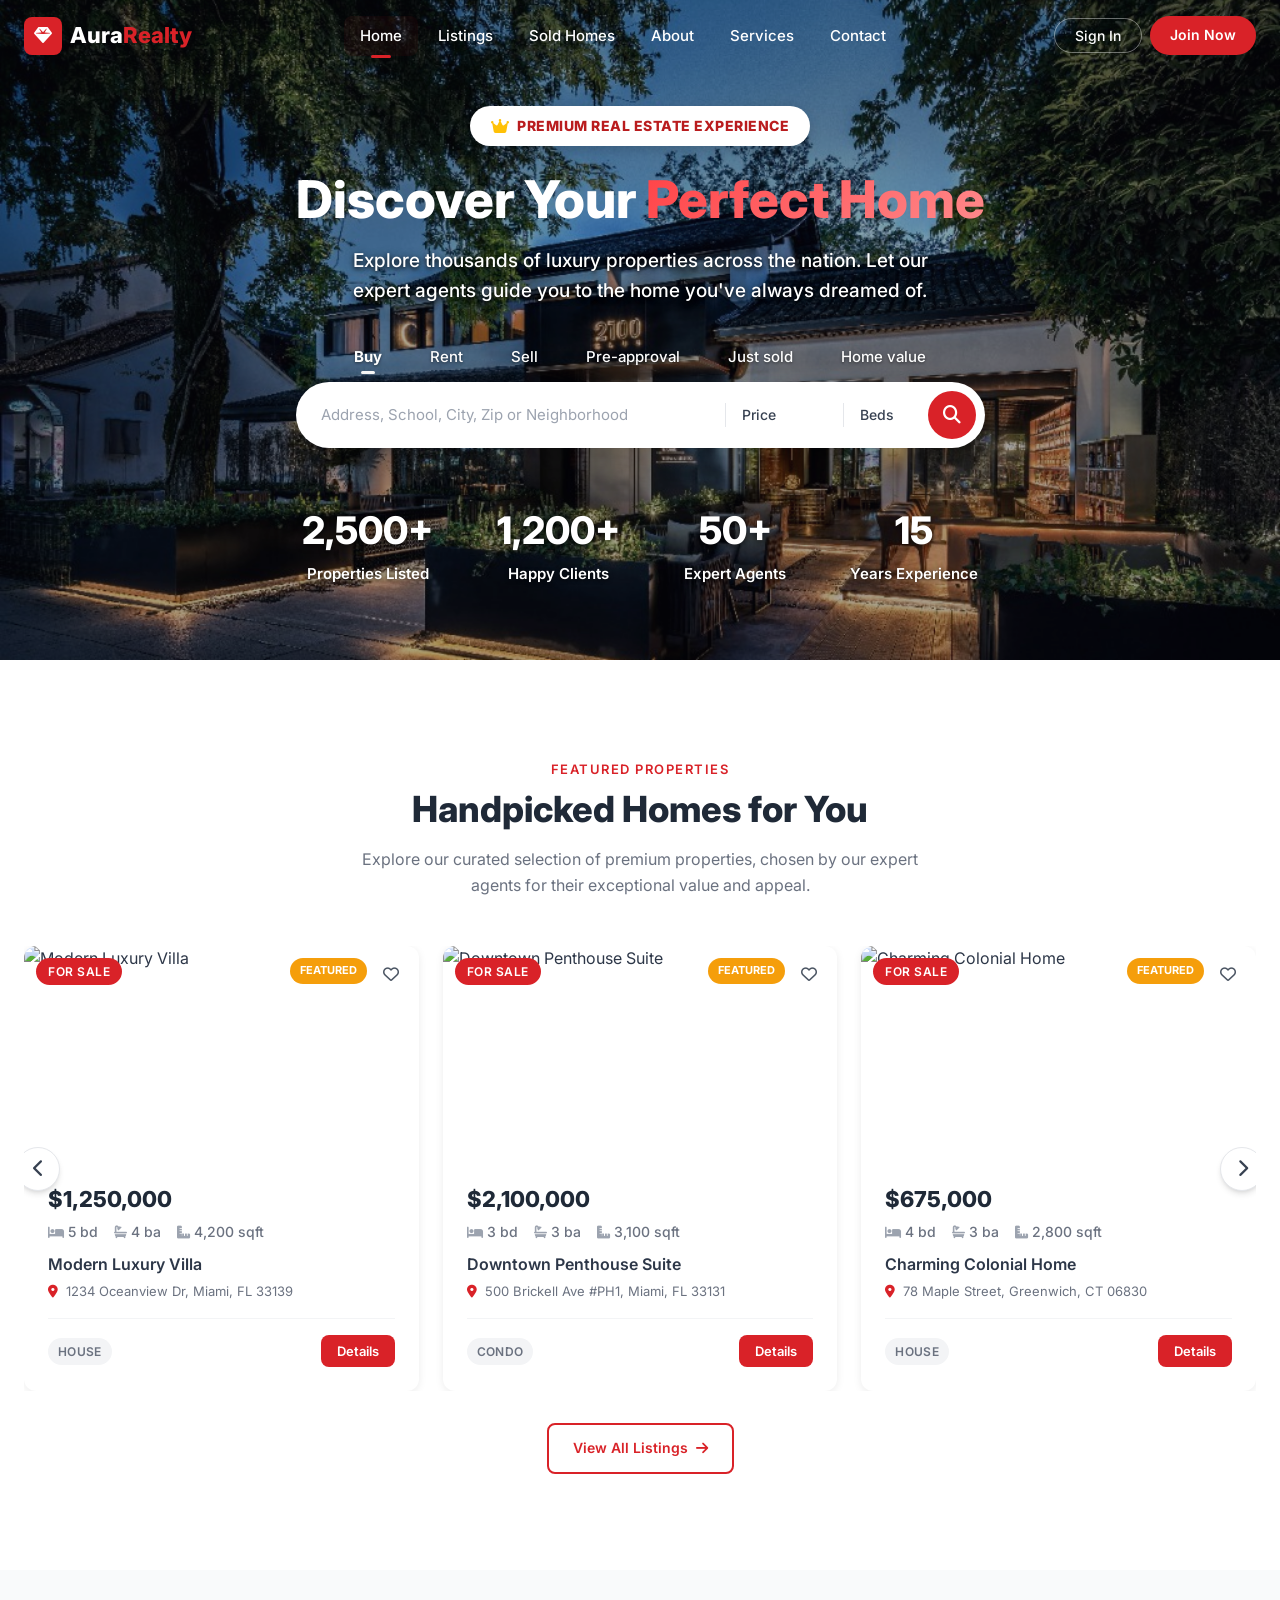
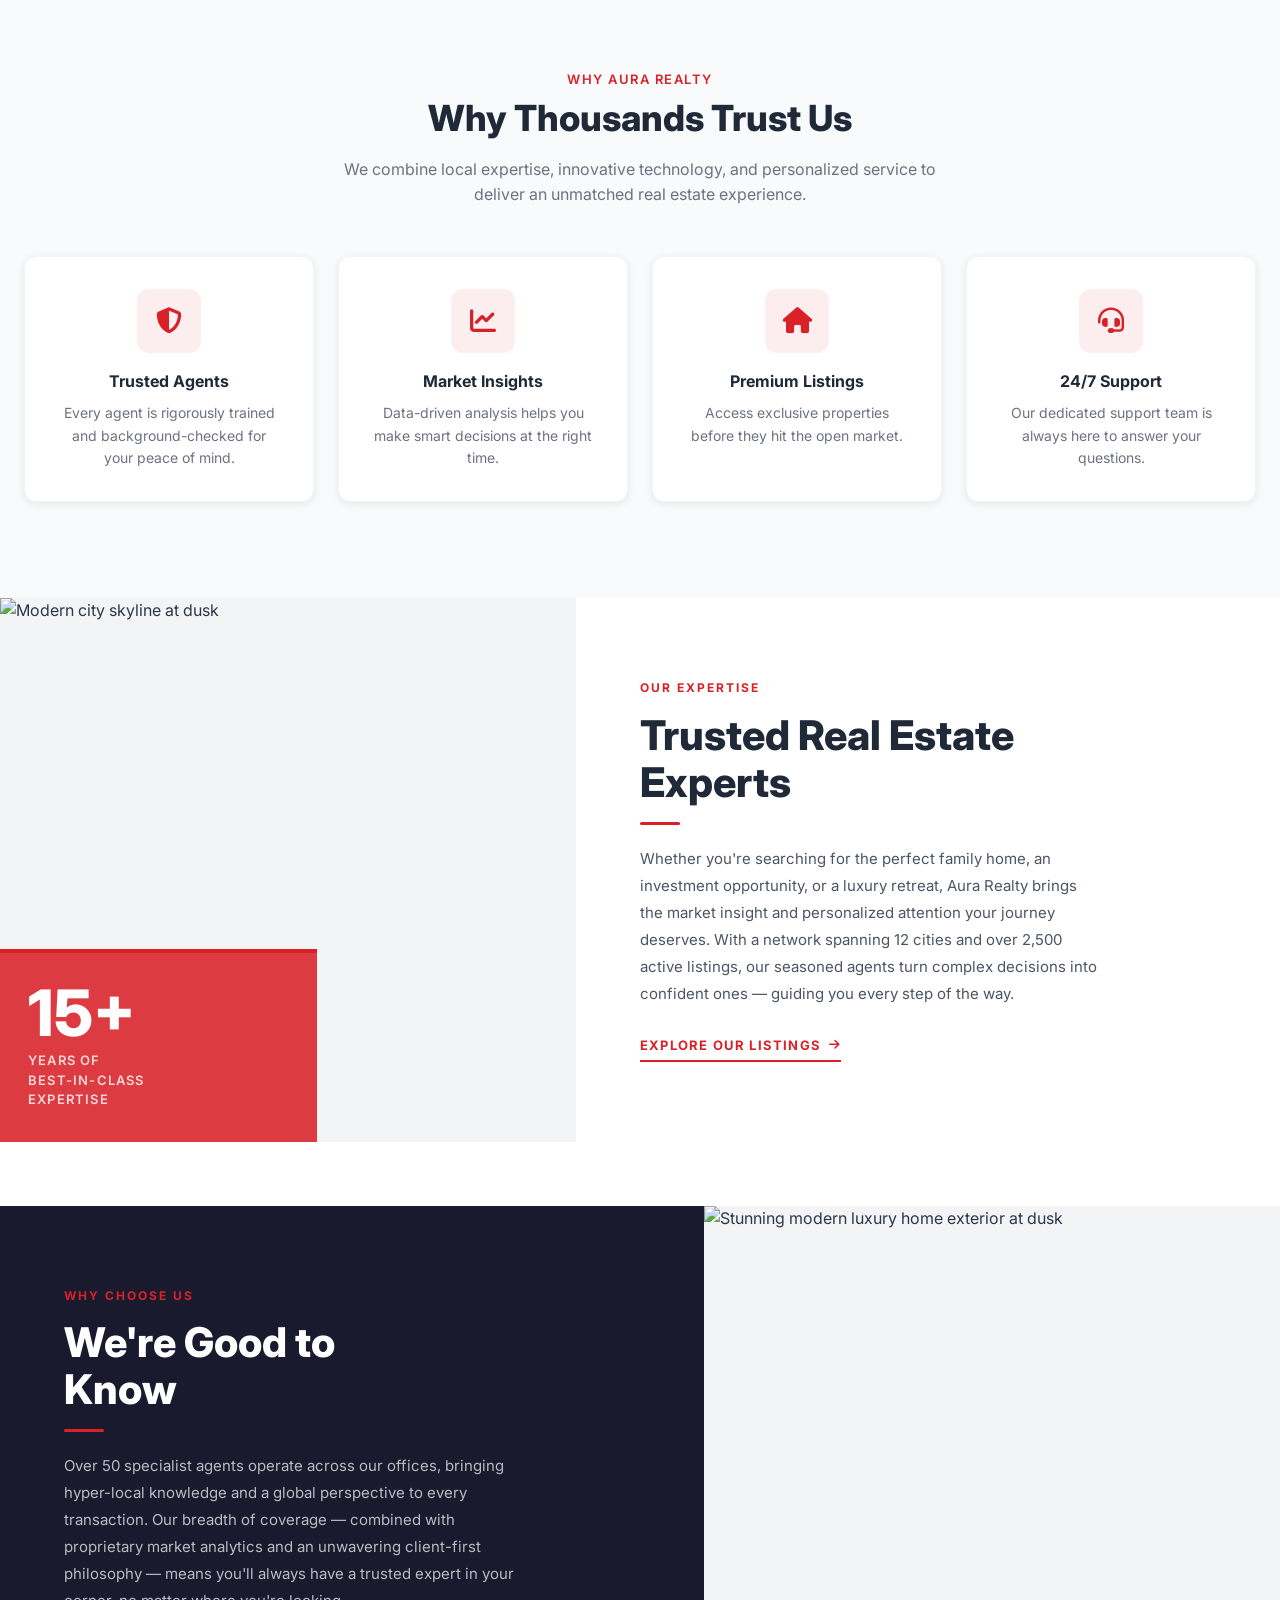
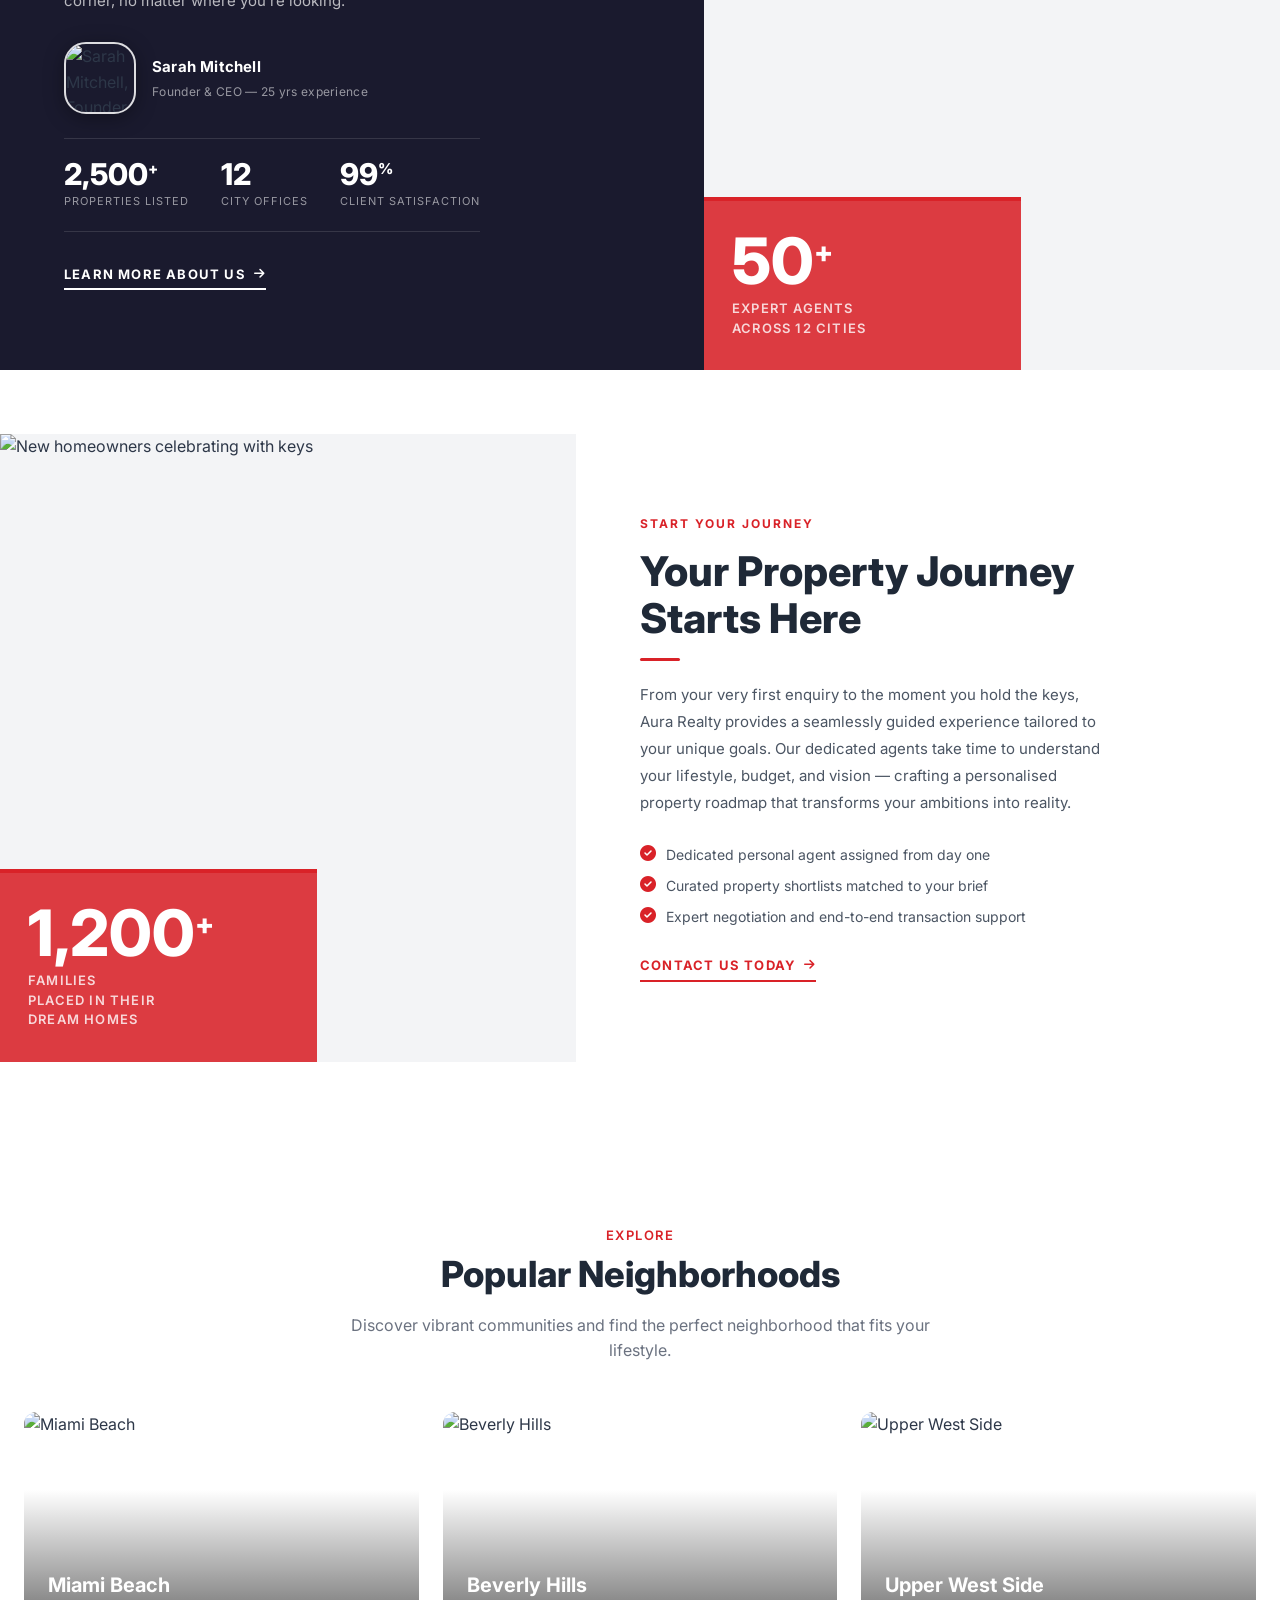
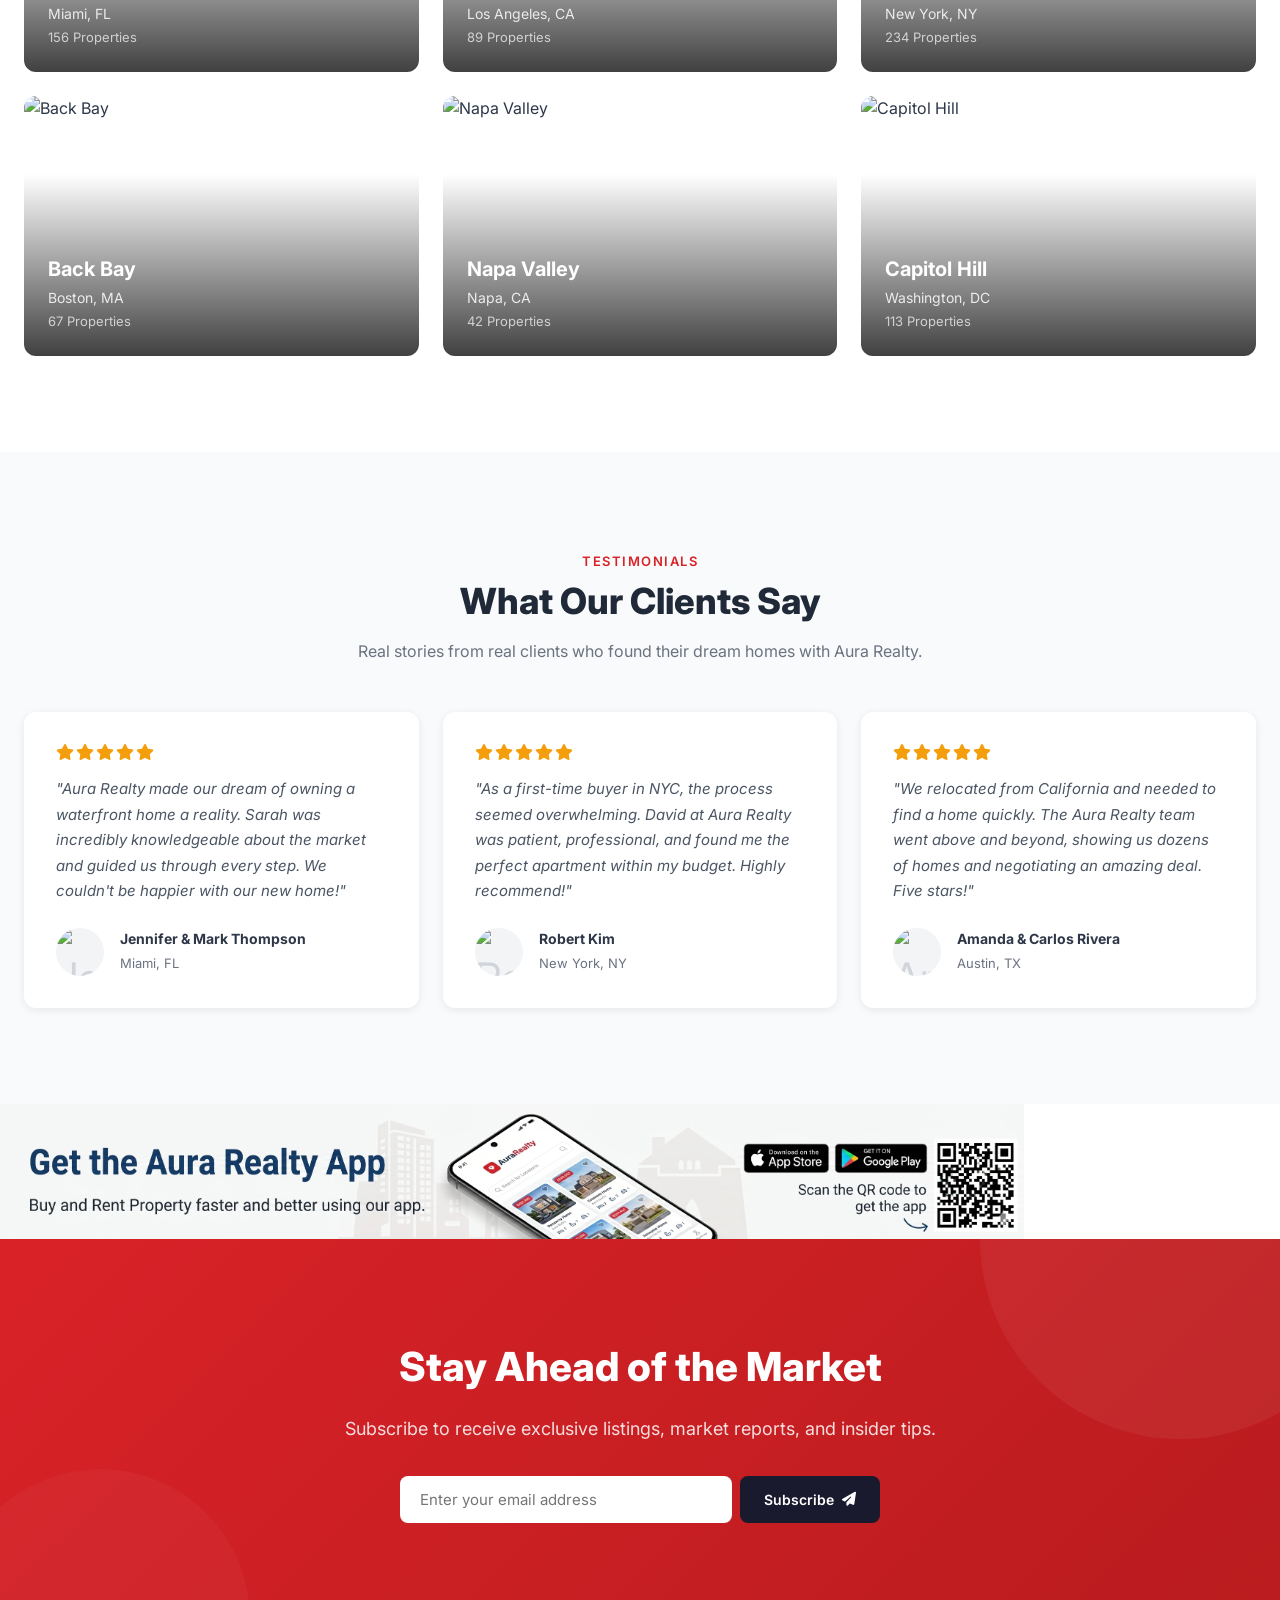
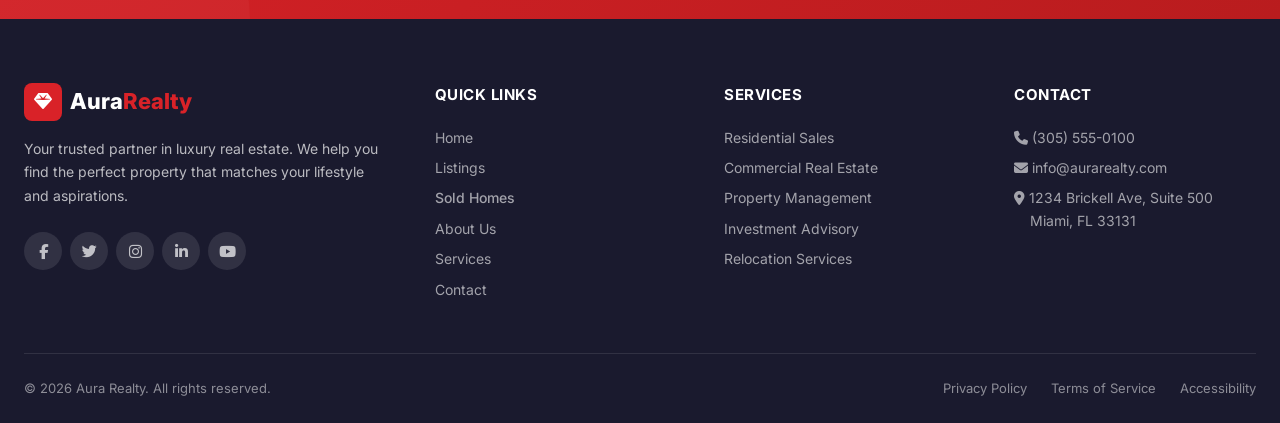
==== commit f9748992: "Fix Back Bay image, hero search tabs mobile formatting, add Sold Homes to nav and Favicon" ====
--- a/index.html
+++ b/index.html
@@ -15,7 +15,8 @@
   <link rel="stylesheet" href="https://cdnjs.cloudflare.com/ajax/libs/font-awesome/6.5.1/css/all.min.css">
 
   <!-- Stylesheet -->
-  <link rel="stylesheet" href="css/style.css">
+  <link rel="icon" href="images/favicon.png" type="image/png">
+  <link rel="stylesheet" href="css/style.css?v=6">
 </head>
 <body>
 
@@ -34,6 +35,7 @@
       <nav class="nav-links" id="nav-links">
         <a href="index.html" class="nav-link active">Home</a>
         <a href="listings.html" class="nav-link">Listings</a>
+        <a href="sold-homes.html" class="nav-link">Sold Homes</a>
         <a href="about.html" class="nav-link">About</a>
         <a href="services.html" class="nav-link">Services</a>
         <a href="contact.html" class="nav-link">Contact</a>
@@ -65,21 +67,141 @@
       <p>Explore thousands of luxury properties across the nation. Let our expert agents guide you to the home you've always dreamed of.</p>
 
       <!-- Hero Search Box -->
-      <div class="hero-search">
-        <form id="hero-search-form">
-          <div class="hero-search__input">
-            <i class="fas fa-search"></i>
-            <input type="text" name="location" placeholder="City, neighborhood, zip, or address" autocomplete="off">
-          </div>
-          <select class="hero-search__select" name="type">
-            <option value="">All Types</option>
-            <option value="House">House</option>
-            <option value="Condo">Condo</option>
-            <option value="Apartment">Apartment</option>
-            <option value="Townhouse">Townhouse</option>
-          </select>
-          <button type="submit" class="btn btn--primary"><i class="fas fa-search"></i> Search</button>
-        </form>
+      <div class="hero-search-wrapper">
+        <div class="hero-search-tabs">
+          <button class="hero-tab active" data-tab="pane-buy">Buy</button>
+          <button class="hero-tab" data-tab="pane-rent">Rent</button>
+          <button class="hero-tab" data-tab="pane-sell">Sell</button>
+          <button class="hero-tab" data-tab="pane-preapproval">Pre-approval</button>
+          <button class="hero-tab" data-tab="pane-justsold">Just sold</button>
+          <button class="hero-tab" data-tab="pane-homevalue">Home value</button>
+        </div>
+
+        <div class="hero-panels-container">
+          <!-- Buy Pane -->
+          <div class="hero-pane active" id="pane-buy">
+            <form class="hero-pane-form" onsubmit="event.preventDefault(); window.location.href='listings.html';">
+              <div class="hero-pane-input-group">
+                <div class="hero-pane-input flex-grow">
+                  <input type="text" name="location" placeholder="Address, School, City, Zip or Neighborhood" autocomplete="off">
+                </div>
+                <div class="hero-pane-divider"></div>
+                <div class="hero-pane-select">
+                  <select name="price">
+                    <option value="">Price</option>
+                    <option value="min">Up to $500k</option>
+                    <option value="mid">$500k - $1M</option>
+                    <option value="max">$1M+</option>
+                  </select>
+                </div>
+                <div class="hero-pane-divider"></div>
+                <div class="hero-pane-select">
+                  <select name="beds">
+                    <option value="">Beds</option>
+                    <option value="1">1+ Beds</option>
+                    <option value="2">2+ Beds</option>
+                    <option value="3">3+ Beds</option>
+                    <option value="4">4+ Beds</option>
+                  </select>
+                </div>
+                <button type="submit" class="btn btn--primary btn--icon"><i class="fas fa-search"></i></button>
+              </div>
+            </form>
+          </div>
+
+          <!-- Rent Pane -->
+          <div class="hero-pane" id="pane-rent">
+            <form class="hero-pane-form" onsubmit="event.preventDefault(); window.location.href='listings.html?type=rent';">
+              <div class="hero-pane-input-group">
+                <div class="hero-pane-input flex-grow">
+                  <input type="text" name="location" placeholder="Address, School, City, Zip or Neighborhood" autocomplete="off">
+                </div>
+                <div class="hero-pane-divider"></div>
+                <div class="hero-pane-select">
+                  <select name="rent_price">
+                    <option value="">Price</option>
+                    <option value="tier1">Up to $1k/mo</option>
+                    <option value="tier2">$1k - $3k/mo</option>
+                    <option value="tier3">$3k+/mo</option>
+                  </select>
+                </div>
+                <div class="hero-pane-divider"></div>
+                <div class="hero-pane-select">
+                  <select name="beds">
+                    <option value="">Beds</option>
+                    <option value="1">1+ Beds</option>
+                    <option value="2">2+ Beds</option>
+                    <option value="3">3+ Beds</option>
+                  </select>
+                </div>
+                <button type="submit" class="btn btn--primary btn--icon"><i class="fas fa-search"></i></button>
+              </div>
+            </form>
+          </div>
+
+          <!-- Sell Pane -->
+          <div class="hero-pane" id="pane-sell">
+            <div class="hero-pane-content-box">
+              <div class="hero-pane-text-area">
+                <h3>List Your Property with Confidence</h3>
+                <p>Connect with expert agents to get the best price for your home.</p>
+              </div>
+              <div class="hero-pane-action-area">
+                 <button type="button" class="btn btn--primary">Find a Seller's Agent</button>
+                 <button type="button" class="btn btn--outline btn--white-bg">Pricing Guidance</button>
+              </div>
+            </div>
+          </div>
+
+          <!-- Pre-approval Pane -->
+          <div class="hero-pane" id="pane-preapproval">
+            <div class="hero-pane-content-box">
+              <div class="hero-pane-text-area">
+                <h3>Check Your Buying Power</h3>
+                <p>Get pre-approved in minutes by answering a few quick questions.</p>
+              </div>
+              <form class="hero-pane-form inline-flex-form" onsubmit="event.preventDefault();">
+                 <div class="hero-pane-input-group">
+                   <div class="hero-pane-input flex-grow">
+                     <i class="fas fa-map-marker-alt"></i>
+                     <input type="text" placeholder="Enter zip code to find lenders">
+                   </div>
+                   <button type="button" class="btn btn--primary">Get Started</button>
+                 </div>
+              </form>
+            </div>
+          </div>
+
+          <!-- Just Sold Pane -->
+          <div class="hero-pane" id="pane-justsold">
+            <form class="hero-pane-form" onsubmit="event.preventDefault(); window.location.href='listings.html?status=sold';">
+              <div class="hero-pane-input-group">
+                <div class="hero-pane-input flex-grow">
+                  <input type="text" name="location" placeholder="Recently sold neighborhood or zip" autocomplete="off">
+                </div>
+                <button type="submit" class="btn btn--primary btn--icon"><i class="fas fa-search"></i></button>
+              </div>
+            </form>
+          </div>
+
+          <!-- Home Value Pane -->
+          <div class="hero-pane" id="pane-homevalue">
+             <div class="hero-pane-content-box center-aligned">
+               <h3>Free Instant Home Valuation</h3>
+               <p>Find out how much your home is worth today.</p>
+               <form class="hero-pane-form simple-input-form" onsubmit="event.preventDefault();">
+                 <div class="hero-pane-input-group">
+                   <div class="hero-pane-input flex-grow">
+                     <i class="fas fa-map-marker-alt"></i>
+                     <input type="text" placeholder="Enter your home address" autocomplete="off">
+                   </div>
+                   <button type="button" class="btn btn--primary">Get Estimate</button>
+                 </div>
+               </form>
+             </div>
+          </div>
+
+        </div>
       </div>
 
       <!-- Hero Stats -->
@@ -164,6 +286,153 @@
   </section>
 
   <!-- ================================================================
+       SPLIT SECTIONS — Savills-inspired Premium Layout
+       Three alternating image + text panels with stat overlays,
+       layered floating images, and arrow CTA links.
+       ================================================================ -->
+
+  <!-- ── Section 1: Image Left / Text Right ── -->
+  <section class="split-section split-section--light" id="split-experts">
+    <div class="split-section__panel split-section__panel--image">
+
+      <!-- Primary large image -->
+      <div class="split-img-stack">
+        <div class="split-img-primary animate-on-scroll">
+          <img
+            src="https://images.unsplash.com/photo-1486325212027-8081e485255e?w=900&h=700&fit=crop"
+            alt="Modern city skyline at dusk"
+            loading="lazy">
+          <!-- Dark overlay stat badge — inspired by Savills "170 YEARS" block -->
+          <div class="split-img-overlay split-img-overlay--accent">
+            <span class="split-overlay__number">15+</span>
+            <span class="split-overlay__label">Years of<br>Best-in-Class<br>Expertise</span>
+          </div>
+        </div>
+      </div>
+
+    </div>
+
+    <div class="split-section__panel split-section__panel--text animate-on-scroll">
+      <span class="split-tag">Our Expertise</span>
+      <h2 class="split-title">Trusted Real Estate<br>Experts</h2>
+      <div class="split-rule"></div>
+      <p class="split-desc">
+        Whether you're searching for the perfect family home, an investment
+        opportunity, or a luxury retreat, Aura Realty brings the market insight
+        and personalized attention your journey deserves. With a network
+        spanning 12 cities and over 2,500 active listings, our seasoned agents
+        turn complex decisions into confident ones — guiding you every step of
+        the way.
+      </p>
+      <a href="listings.html" class="split-cta">
+        Explore Our Listings <i class="fas fa-arrow-right"></i>
+      </a>
+    </div>
+  </section>
+
+  <!-- ── Section 2: Text Left / Image Right ── -->
+  <section class="split-section split-section--dark" id="split-why">
+    <div class="split-section__panel split-section__panel--text animate-on-scroll">
+      <span class="split-tag">Why Choose Us</span>
+      <h2 class="split-title">We're Good to<br>Know</h2>
+      <div class="split-rule"></div>
+      <p class="split-desc">
+        Over 50 specialist agents operate across our offices, bringing
+        hyper-local knowledge and a global perspective to every transaction.
+        Our breadth of coverage — combined with proprietary market analytics
+        and an unwavering client-first philosophy — means you'll always have
+        a trusted expert in your corner, no matter where you're looking.
+      </p>
+      <!-- Agent portrait — displayed above the statistics row.
+           Styled as a squircle (rounded square) with a subtle white border
+           so it pops against the dark navy background. -->
+      <div class="split-agent-portrait">
+        <img
+          src="https://images.unsplash.com/photo-1472099645785-5658abf4ff4e?w=200&h=200&fit=crop&crop=face"
+          alt="Sarah Mitchell, Founder & CEO, Aura Realty"
+          loading="lazy">
+        <div class="split-agent-info">
+          <strong>Sarah Mitchell</strong>
+          <span>Founder &amp; CEO — 25 yrs experience</span>
+        </div>
+      </div>
+
+      <!-- Stat row -->
+      <div class="split-stats">
+        <div class="split-stat">
+          <span class="split-stat__number">2,500<sup>+</sup></span>
+          <span class="split-stat__label">Properties Listed</span>
+        </div>
+        <div class="split-stat">
+          <span class="split-stat__number">12</span>
+          <span class="split-stat__label">City Offices</span>
+        </div>
+        <div class="split-stat">
+          <span class="split-stat__number">99<sup>%</sup></span>
+          <span class="split-stat__label">Client Satisfaction</span>
+        </div>
+      </div>
+      <a href="about.html" class="split-cta">
+        Learn More About Us <i class="fas fa-arrow-right"></i>
+      </a>
+    </div>
+
+    <div class="split-section__panel split-section__panel--image">
+      <div class="split-img-stack split-img-stack--reverse">
+        <div class="split-img-primary animate-on-scroll">
+          <img
+            src="https://images.unsplash.com/photo-1512917774080-9991f1c4c750?w=900&h=700&fit=crop"
+            alt="Stunning modern luxury home exterior at dusk"
+            loading="lazy">
+          <div class="split-img-overlay split-img-overlay--accent">
+            <span class="split-overlay__number">50<sup>+</sup></span>
+            <span class="split-overlay__label">Expert Agents<br>Across 12 Cities</span>
+          </div>
+        </div>
+      </div>
+    </div>
+  </section>
+
+  <!-- ── Section 3: Image Left / Text Right ── -->
+  <section class="split-section split-section--light" id="split-journey">
+    <div class="split-section__panel split-section__panel--image">
+      <div class="split-img-stack">
+        <div class="split-img-primary animate-on-scroll">
+          <img
+            src="https://images.unsplash.com/photo-1583608205776-bfd35f0d9f83?w=900&h=700&fit=crop"
+            alt="New homeowners celebrating with keys"
+            loading="lazy">
+          <div class="split-img-overlay split-img-overlay--accent">
+            <span class="split-overlay__number">1,200<sup>+</sup></span>
+            <span class="split-overlay__label">Families<br>Placed in Their<br>Dream Homes</span>
+          </div>
+        </div>
+      </div>
+    </div>
+
+    <div class="split-section__panel split-section__panel--text animate-on-scroll">
+      <span class="split-tag">Start Your Journey</span>
+      <h2 class="split-title">Your Property Journey<br>Starts Here</h2>
+      <div class="split-rule"></div>
+      <p class="split-desc">
+        From your very first enquiry to the moment you hold the keys, Aura
+        Realty provides a seamlessly guided experience tailored to your
+        unique goals. Our dedicated agents take time to understand your
+        lifestyle, budget, and vision — crafting a personalised property
+        roadmap that transforms your ambitions into reality.
+      </p>
+      <ul class="split-checklist">
+        <li><i class="fas fa-check-circle"></i> Dedicated personal agent assigned from day one</li>
+        <li><i class="fas fa-check-circle"></i> Curated property shortlists matched to your brief</li>
+        <li><i class="fas fa-check-circle"></i> Expert negotiation and end-to-end transaction support</li>
+      </ul>
+      <a href="contact.html" class="split-cta">
+        Contact Us Today <i class="fas fa-arrow-right"></i>
+      </a>
+    </div>
+  </section>
+
+  <!-- ================================================================
        NEIGHBORHOODS — Spotlight grid
        ================================================================ -->
   <section class="section" id="neighborhoods">
@@ -195,6 +464,13 @@
         <!-- Rendered by JS -->
       </div>
     </div>
+  </section>
+
+  <!-- ================================================================
+       APP DOWNLOAD CTA — Zameen-inspired Conversion Section
+       ================================================================ -->
+  <section class="app-download-banner" id="app-download">
+    <img src="images/app-download-banner.png" alt="Get the Aura Realty App">
   </section>
 
   <!-- ================================================================
@@ -238,6 +514,7 @@
           <h4>Quick Links</h4>
           <a href="index.html">Home</a>
           <a href="listings.html">Listings</a>
+        <a href="sold-homes.html" class="nav-link">Sold Homes</a>
           <a href="about.html">About Us</a>
           <a href="services.html">Services</a>
           <a href="contact.html">Contact</a>
@@ -362,8 +639,8 @@
   <!-- ================================================================
        SCRIPTS
        ================================================================ -->
-  <script src="js/data.js"></script>
-  <script src="js/app.js"></script>
+  <script src="js/data.js?v=2"></script>
+  <script src="js/app.js?v=3"></script>
 
 </body>
 </html>
--- a/css/style.css
+++ b/css/style.css
@@ -165,6 +165,16 @@
   color: var(--color-white);
 }
 
+.btn--outline.btn--white-bg {
+  border-color: var(--color-gray-300);
+  color: var(--color-gray-700);
+}
+.btn--outline.btn--white-bg:hover {
+  background: var(--color-gray-100);
+  border-color: var(--color-gray-400);
+  color: var(--color-gray-900);
+}
+
 .btn--white {
   background: var(--color-white);
   color: var(--color-gray-800);
@@ -383,11 +393,10 @@
 /* ─── Hero Section ─── */
 .hero {
   position: relative;
-  min-height: 620px;
+  min-height: 660px;
   display: flex;
   align-items: center;
   justify-content: center;
-  background: linear-gradient(135deg, var(--color-navy) 0%, #0f3460 50%, #16213e 100%);
   padding: var(--space-4xl) var(--space-lg) var(--space-3xl);
   overflow: hidden;
 }
@@ -396,15 +405,33 @@
   content: '';
   position: absolute;
   inset: 0;
-  background: url('https://images.unsplash.com/photo-1560518883-ce09059eeffa?w=1920&h=800&fit=crop') center/cover no-repeat;
-  opacity: 0.2;
+  /* Premium property background v5 */
+  background: url('../images/hero-bg-v5.jpg') center/cover no-repeat;
+  z-index: 0;
+  transform-origin: center;
+  animation: heroZoom 24s ease-in-out infinite alternate;
+}
+
+@keyframes heroZoom {
+  from { transform: scale(1.0); }
+  to   { transform: scale(1.07); }
 }
 
 .hero::after {
   content: '';
   position: absolute;
   inset: 0;
-  background: linear-gradient(180deg, rgba(26,26,46,0.6) 0%, rgba(26,26,46,0.9) 100%);
+  background: rgba(10, 10, 20, 0.35); /* Lighter dark overlay so city is clearly visible */
+  z-index: 0;
+}
+
+/* Sold Homes Hero Variant */
+.hero--sold::before {
+  background: url('https://images.unsplash.com/photo-1560518883-ce09059eeffa?w=1600&h=900&fit=crop') center/cover no-repeat;
+}
+
+.hero--sold::after {
+  background: rgba(10, 10, 20, 0.50);
 }
 
 .hero-content {
@@ -412,22 +439,29 @@
   z-index: 1;
   text-align: center;
   max-width: 800px;
+  margin: 0 auto;
 }
 
 .hero-badge {
   display: inline-flex;
   align-items: center;
   gap: var(--space-sm);
-  background: rgba(217, 34, 40, 0.15);
-  color: var(--color-primary-light);
+  background: #ffffff;
+  color: var(--color-primary-dark);
   padding: 8px 20px;
   border-radius: var(--radius-full);
-  font-size: 13px;
-  font-weight: 600;
-  margin-bottom: var(--space-lg);
-  border: 1px solid rgba(217, 34, 40, 0.3);
+  font-size: 14px;
+  font-weight: 800;
+  margin: 0 auto var(--space-lg) auto;
+  border: 1px solid rgba(255, 255, 255, 0.5);
   letter-spacing: 0.5px;
   text-transform: uppercase;
+  box-shadow: 0 4px 12px rgba(0,0,0,0.15);
+}
+
+.hero-badge i {
+  color: #ffc107;
+  font-size: 16px;
 }
 
 .hero h1 {
@@ -446,8 +480,10 @@
 }
 
 .hero p {
-  font-size: 18px;
-  color: rgba(255, 255, 255, 0.7);
+  font-size: 19px;
+  font-weight: 500;
+  color: var(--color-white);
+  text-shadow: 0 2px 4px rgba(0, 0, 0, 0.8), 0 0 10px rgba(0,0,0,0.4);
   margin-bottom: var(--space-xl);
   max-width: 600px;
   margin-left: auto;
@@ -455,43 +491,103 @@
 }
 
 /* Hero Search Box */
-.hero-search {
+.hero-search-wrapper {
+  max-width: 800px;
+  margin: 0 auto;
+}
+
+.hero-search-tabs {
+  display: flex;
+  justify-content: center;
+  gap: var(--space-md);
+  margin-bottom: var(--space-sm);
+}
+
+.hero-tab {
+  background: transparent;
+  border: none;
+  color: var(--color-white);
+  font-size: 15px;
+  font-weight: 500;
+  padding: 8px 16px;
+  cursor: pointer;
+  position: relative;
+  transition: all var(--transition-fast);
+  text-shadow: 0 1px 3px rgba(0,0,0,0.5);
+}
+
+.hero-tab:hover {
+  color: rgba(255, 255, 255, 0.9);
+}
+
+.hero-tab.active {
+  font-weight: 700;
+}
+
+.hero-tab.active::after {
+  content: '';
+  position: absolute;
+  bottom: 0px;
+  left: 50%;
+  transform: translateX(-50%);
+  width: 14px;
+  height: 3px;
+  border-radius: 2px;
   background: var(--color-white);
-  border-radius: var(--radius-lg);
-  padding: var(--space-sm);
-  box-shadow: var(--shadow-xl), 0 0 60px rgba(217, 34, 40, 0.1);
-  max-width: 720px;
-  margin: 0 auto;
-}
-
-.hero-search form {
-  display: flex;
+}
+
+/* Dynamic Hero Panels */
+.hero-panels-container {
+  position: relative;
+  min-height: 70px;
+}
+
+.hero-pane {
+  display: none;
+  animation: fadeIn 0.3s ease;
+}
+
+.hero-pane.active {
+  display: block;
+}
+
+@keyframes fadeIn {
+  from { opacity: 0; transform: translateY(5px); }
+  to { opacity: 1; transform: translateY(0); }
+}
+
+/* Base Form Styling (Replaces old .hero-search) */
+.hero-pane-form {
+  background: var(--color-white);
+  border-radius: var(--radius-full);
+  padding: 8px 8px 8px 24px;
+  box-shadow: 0 12px 40px rgba(0, 0, 0, 0.25), 0 0 1px rgba(0,0,0,0.1);
+  border: 1px solid rgba(255,255,255,0.2);
+  width: 100%;
+}
+
+.hero-pane-input-group {
+  display: flex;
+  align-items: center;
   gap: var(--space-sm);
-  align-items: center;
-}
-
-.hero-search__input {
+}
+
+.hero-pane-input {
+  display: flex;
+  align-items: center;
+  gap: var(--space-sm);
+}
+
+.hero-pane-input.flex-grow {
   flex: 1;
-  display: flex;
-  align-items: center;
-  gap: var(--space-sm);
-  padding: 12px 16px;
-  background: var(--color-gray-50);
-  border-radius: var(--radius-md);
-  border: 1.5px solid var(--color-gray-200);
-  transition: border-color var(--transition-fast);
-}
-
-.hero-search__input:focus-within {
-  border-color: var(--color-primary);
-}
-
-.hero-search__input i {
+}
+
+.hero-pane-input i {
   color: var(--color-gray-400);
   font-size: 18px;
 }
 
-.hero-search__input input {
+.hero-pane-input input {
   width: 100%;
   border: none;
   background: transparent;
@@ -500,27 +596,98 @@
   color: var(--color-gray-800);
 }
 
-.hero-search__input input::placeholder {
+.hero-pane-input input::placeholder {
   color: var(--color-gray-400);
 }
 
-.hero-search__select {
-  padding: 14px 16px;
-  border: 1.5px solid var(--color-gray-200);
-  border-radius: var(--radius-md);
-  background: var(--color-gray-50);
-  color: var(--color-gray-600);
+.hero-pane-divider {
+  width: 1px;
+  height: 24px;
+  background: var(--color-gray-200);
+  margin: 0 var(--space-xs);
+}
+
+.hero-pane-select select {
+  border: none;
+  background: transparent;
+  color: var(--color-gray-700);
   font-size: 14px;
+  font-weight: 500;
+  outline: none;
   cursor: pointer;
-  outline: none;
-  appearance: auto;
-  min-width: 140px;
-}
-
-.hero-search .btn {
-  padding: 14px 28px;
-  border-radius: var(--radius-md);
-  font-size: 15px;
+  padding: 8px 4px;
+  -webkit-appearance: none;
+  appearance: none;
+}
+
+.hero-pane-form .btn--icon {
+  width: 48px;
+  height: 48px;
+  padding: 0;
+  border-radius: 50%;
+  font-size: 18px;
+  display: flex;
+  align-items: center;
+  justify-content: center;
+  flex-shrink: 0;
+}
+
+/* Specific Panel Layouts */
+.hero-pane-content-box {
+  background: var(--color-white);
+  border-radius: var(--radius-lg);
+  padding: var(--space-lg) var(--space-xl);
+  box-shadow: 0 12px 40px rgba(0, 0, 0, 0.25);
+  display: flex;
+  align-items: center;
+  justify-content: space-between;
+  gap: var(--space-lg);
+  text-align: left;
+}
+
+.hero-pane-content-box.center-aligned {
+  flex-direction: column;
+  text-align: center;
+  justify-content: center;
+}
+
+.hero-pane-text-area h3 {
+  color: var(--color-gray-900);
+  font-size: 18px;
+  font-weight: 700;
+  margin-bottom: 4px;
+}
+
+.hero-pane-text-area p {
+  color: var(--color-gray-500);
+  font-size: 14px;
+  margin: 0;
+}
+
+.hero-pane-content-box.center-aligned h3 {
+  font-size: 20px;
+  color: var(--color-gray-900);
+}
+
+.hero-pane-action-area {
+  display: flex;
+  gap: var(--space-sm);
+}
+
+.hero-pane-form.inline-flex-form {
+  padding: 4px;
+  width: auto;
+  min-width: 380px;
+}
+
+.hero-pane-form.simple-input-form {
+  padding: 4px;
+}
+
+.hero-pane-form.inline-flex-form .btn,
+.hero-pane-form.simple-input-form .btn {
+  border-radius: var(--radius-full);
+  padding: 10px 20px;
 }
 
 /* Hero Stats */
@@ -539,18 +706,18 @@
 }
 
 .hero-stat__number {
-  font-size: 36px;
+  font-size: 38px;
   font-weight: 800;
   display: block;
-  background: linear-gradient(135deg, #fff, rgba(255,255,255,0.8));
-  -webkit-background-clip: text;
-  -webkit-text-fill-color: transparent;
-  background-clip: text;
+  color: var(--color-white);
+  text-shadow: 0 2px 6px rgba(0, 0, 0, 0.7);
 }
 
 .hero-stat__label {
-  font-size: 14px;
-  color: rgba(255, 255, 255, 0.6);
+  font-size: 15px;
+  font-weight: 600;
+  color: var(--color-white);
+  text-shadow: 0 1px 4px rgba(0, 0, 0, 0.8);
   margin-top: 4px;
 }
 
@@ -913,9 +1080,23 @@
 }
 
 .testimonial-avatar {
+  width: 48px;
+  height: 48px;
+  border-radius: var(--radius-full);
+  background: var(--color-gray-100);
+  color: var(--color-gray-300);
+  display: flex;
+  align-items: center;
+  justify-content: center;
   font-size: 42px;
-  color: var(--color-gray-300);
-  line-height: 1;
+  overflow: hidden;
+  flex-shrink: 0;
+}
+
+.testimonial-avatar img {
+  width: 100%;
+  height: 100%;
+  object-fit: cover;
 }
 
 .testimonial-card__author strong {
@@ -1799,8 +1980,23 @@
 }
 
 .agent-avatar {
+  width: 56px;
+  height: 56px;
+  border-radius: var(--radius-full);
+  background: var(--color-gray-100);
+  color: var(--color-gray-300);
+  display: flex;
+  align-items: center;
+  justify-content: center;
   font-size: 48px;
-  color: var(--color-gray-300);
+  overflow: hidden;
+  flex-shrink: 0;
+}
+
+.agent-avatar img {
+  width: 100%;
+  height: 100%;
+  object-fit: cover;
 }
 
 .agent-info {
@@ -1959,6 +2155,13 @@
   font-size: 60px;
   color: var(--color-gray-300);
   overflow: hidden;
+  flex-shrink: 0;
+}
+
+.team-card__photo img {
+  width: 100%;
+  height: 100%;
+  object-fit: cover;
 }
 
 .team-card h3 {
@@ -1976,11 +2179,42 @@
   margin-bottom: var(--space-md);
 }
 
-.team-card p {
+.team-card__stats {
+  display: flex;
+  justify-content: center;
+  gap: var(--space-lg);
+  margin-bottom: var(--space-md);
+  padding-bottom: var(--space-sm);
+  border-bottom: 1px solid var(--color-gray-100);
+}
+
+.team-card__stats div {
+  text-align: center;
+  display: flex;
+  flex-direction: column;
+}
+
+.team-card__stats strong {
+  font-size: 16px;
+  color: var(--color-gray-900);
+}
+
+.team-card__stats span {
+  font-size: 11px;
+  text-transform: uppercase;
+  color: var(--color-gray-500);
+  letter-spacing: 0.5px;
+}
+
+.team-card__bio {
   font-size: 14px;
   color: var(--color-gray-500);
   line-height: 1.6;
   margin-bottom: var(--space-md);
+  display: -webkit-box;
+  -webkit-line-clamp: 3;
+  -webkit-box-orient: vertical;
+  overflow: hidden;
 }
 
 .team-card__contact {
@@ -2285,6 +2519,468 @@
   border-radius: var(--radius-lg);
   margin-top: var(--space-lg);
   overflow: hidden;
+}
+
+/* ─────────────────────────────────────────────
+   SPLIT SECTIONS — Savills-Inspired Layout
+   ───────────────────────────────────────────── */
+
+/**
+ * Outer wrapper
+ * Each split section is a full-width flex row.
+ * Panels are 50/50, image side and text side.
+ */
+.split-section {
+  display: flex;
+  align-items: stretch;
+  min-height: 540px;
+  overflow: hidden;
+  margin-bottom: var(--space-3xl);
+}
+
+.split-section:last-of-type {
+  margin-bottom: 0;
+}
+
+/* Alternating dark background variant */
+.split-section--dark {
+  background: var(--color-navy);
+}
+
+/* Light background variant */
+.split-section--light {
+  background: var(--color-white);
+}
+
+/* ── Panels ── */
+.split-section__panel {
+  flex: 1;
+  display: flex;
+  align-items: center;
+}
+
+/* Text panel — padding and max content width */
+.split-section__panel--text {
+  padding: 80px 64px;
+  flex-direction: column;
+  align-items: flex-start;
+  justify-content: center;
+}
+
+/* Image panel — no padding, image fills container */
+.split-section__panel--image {
+  position: relative;
+  overflow: hidden;
+  background: var(--color-gray-100);
+}
+
+/* ── Image Stack (layered images effect) ── */
+.split-img-stack {
+  position: relative;
+  width: 100%;
+  height: 100%;
+  min-height: 500px;
+}
+
+/* Primary large image */
+.split-img-primary {
+  position: relative;
+  width: 100%;
+  height: 100%;
+  min-height: 500px;
+  overflow: hidden;
+}
+
+.split-img-primary img {
+  width: 100%;
+  height: 100%;
+  object-fit: cover;
+  display: block;
+  transition: transform 0.7s ease;
+}
+
+.split-img-primary:hover img {
+  transform: scale(1.04);
+}
+
+/**
+ * Stat overlay badge — like Savills "OVER 170 YEARS OF ADVICE"
+ * Dark semi-transparent panel bottom-left of image
+ */
+.split-img-overlay {
+  position: absolute;
+  bottom: 0;
+  left: 0;
+  width: 55%;
+  background: rgba(26, 26, 46, 0.88);
+  backdrop-filter: blur(6px);
+  padding: 28px 28px 32px;
+  display: flex;
+  flex-direction: column;
+  gap: 6px;
+  border-top: 4px solid var(--color-primary);
+}
+
+/* Accent variant (red/primary colored top border highlight) */
+.split-img-overlay--accent {
+  border-top-color: var(--color-primary);
+  background: rgba(217, 34, 40, 0.88);
+}
+
+.split-overlay__number {
+  font-family: var(--font-display);
+  font-size: clamp(40px, 5vw, 64px);
+  font-weight: 800;
+  line-height: 1;
+  color: var(--color-white);
+}
+
+.split-overlay__number sup {
+  font-size: 0.45em;
+  vertical-align: super;
+}
+
+.split-overlay__label {
+  font-size: 13px;
+  font-weight: 600;
+  color: rgba(255, 255, 255, 0.8);
+  text-transform: uppercase;
+  letter-spacing: 1.2px;
+  line-height: 1.5;
+}
+
+/**
+ * Floating secondary image tile
+ * Positioned bottom-right, partially overlapping the primary image
+ */
+.split-img-float {
+  position: absolute;
+  bottom: 32px;
+  right: -24px;
+  width: 44%;
+  border-radius: var(--radius-lg);
+  overflow: hidden;
+  box-shadow: 0 20px 50px rgba(0, 0, 0, 0.25);
+  border: 4px solid var(--color-white);
+  transition: transform 0.5s ease, box-shadow 0.5s ease;
+  /* staggered entrance delay via CSS custom property */
+  transition-delay: var(--delay, 0s);
+  z-index: 2;
+}
+
+.split-img-float:hover {
+  transform: translateY(-6px);
+  box-shadow: 0 28px 60px rgba(0, 0, 0, 0.3);
+}
+
+.split-img-float img {
+  width: 100%;
+  height: 100%;
+  object-fit: cover;
+  display: block;
+}
+
+/* Bottom variant — anchors float tile to bottom-right differently */
+.split-img-float--bottom {
+  bottom: 24px;
+  right: -20px;
+}
+
+/* Reversed stack — float tile moves to bottom-left */
+.split-img-stack--reverse .split-img-float {
+  right: auto;
+  left: -24px;
+}
+
+/* ── Text Content ── */
+
+/* Small uppercase tag above the heading */
+.split-tag {
+  display: inline-block;
+  font-size: 12px;
+  font-weight: 700;
+  text-transform: uppercase;
+  letter-spacing: 2px;
+  color: var(--color-primary);
+  margin-bottom: 14px;
+}
+
+/* Section heading */
+.split-title {
+  font-family: var(--font-display);
+  font-size: clamp(28px, 3.2vw, 42px);
+  font-weight: 800;
+  line-height: 1.15;
+  color: var(--color-gray-900);
+  margin-bottom: 16px;
+}
+
+/* Dark panel overrides */
+.split-section--dark .split-title {
+  color: var(--color-white);
+}
+
+/* Thin red rule under the heading — like Savills's underline accent */
+.split-rule {
+  width: 40px;
+  height: 3px;
+  background: var(--color-primary);
+  margin-bottom: 20px;
+  border-radius: 2px;
+  transition: width 0.4s ease;
+}
+
+.split-section__panel--text:hover .split-rule {
+  width: 72px;
+}
+
+/* Body copy */
+.split-desc {
+  font-size: 15px;
+  line-height: 1.8;
+  color: var(--color-gray-600);
+  max-width: 460px;
+  margin-bottom: 28px;
+}
+
+.split-section--dark .split-desc {
+  color: rgba(255, 255, 255, 0.7);
+}
+
+/**
+ * Arrow CTA link — like "EXPLORE OUR LATEST RESEARCH ›"
+ * Uppercase text with animated arrow on hover
+ */
+.split-cta {
+  display: inline-flex;
+  align-items: center;
+  gap: 8px;
+  font-size: 13px;
+  font-weight: 700;
+  text-transform: uppercase;
+  letter-spacing: 1.2px;
+  color: var(--color-primary);
+  text-decoration: none;
+  padding-bottom: 4px;
+  border-bottom: 2px solid var(--color-primary);
+  transition: gap 0.25s ease, color 0.25s ease;
+}
+
+.split-cta:hover {
+  gap: 14px;
+  color: var(--color-primary-dark);
+}
+
+.split-cta i {
+  font-size: 12px;
+  transition: transform 0.25s ease;
+}
+
+.split-cta:hover i {
+  transform: translateX(4px);
+}
+
+.split-section--dark .split-cta {
+  color: var(--color-white);
+  border-bottom-color: var(--color-white);
+}
+
+.split-section--dark .split-cta:hover {
+  color: rgba(255, 255, 255, 0.75);
+}
+
+/**
+ * Agent portrait — squircle style with white border
+ * Sits above the stats row in the dark "Why Choose Us" panel
+ */
+.split-agent-portrait {
+  display: flex;
+  align-items: center;
+  gap: 16px;
+  margin-bottom: 24px;
+}
+
+.split-agent-portrait img {
+  /* Squircle: large border-radius for rounded-square look */
+  width: 72px;
+  height: 72px;
+  border-radius: 22px;
+  object-fit: cover;
+  border: 2px solid rgba(255, 255, 255, 0.85);
+  box-shadow: 0 4px 20px rgba(0, 0, 0, 0.35);
+  flex-shrink: 0;
+  transition: transform 0.3s ease, box-shadow 0.3s ease;
+}
+
+.split-agent-portrait:hover img {
+  transform: scale(1.05);
+  box-shadow: 0 8px 28px rgba(0, 0, 0, 0.45);
+}
+
+.split-agent-info {
+  display: flex;
+  flex-direction: column;
+  gap: 3px;
+}
+
+.split-agent-info strong {
+  font-size: 15px;
+  font-weight: 700;
+  color: var(--color-white);
+  letter-spacing: 0.2px;
+}
+
+.split-agent-info span {
+  font-size: 12px;
+  color: rgba(255, 255, 255, 0.55);
+  letter-spacing: 0.3px;
+}
+
+/**
+ * Stats row — mirrors Savills "42,000 people / 70 countries"
+ * Three compact stat blocks in a flex row
+ */
+.split-stats {
+  display: flex;
+  gap: 32px;
+  margin-bottom: 32px;
+  padding: 20px 0;
+  border-top: 1px solid rgba(255, 255, 255, 0.12);
+  border-bottom: 1px solid rgba(255, 255, 255, 0.12);
+  flex-wrap: wrap;
+}
+
+
+.split-stat {
+  display: flex;
+  flex-direction: column;
+  gap: 4px;
+}
+
+.split-stat__number {
+  font-size: 30px;
+  font-weight: 800;
+  color: var(--color-white);
+  line-height: 1;
+}
+
+.split-stat__number sup {
+  font-size: 0.5em;
+  vertical-align: super;
+}
+
+.split-stat__label {
+  font-size: 11px;
+  text-transform: uppercase;
+  letter-spacing: 1px;
+  color: rgba(255, 255, 255, 0.55);
+}
+
+/**
+ * Checklist — bulleted feature list in Section 3
+ */
+.split-checklist {
+  list-style: none;
+  padding: 0;
+  margin: 0 0 28px;
+  display: flex;
+  flex-direction: column;
+  gap: 10px;
+}
+
+.split-checklist li {
+  display: flex;
+  align-items: flex-start;
+  gap: 10px;
+  font-size: 14px;
+  color: var(--color-gray-600);
+  line-height: 1.5;
+}
+
+.split-checklist i {
+  color: var(--color-primary);
+  font-size: 16px;
+  margin-top: 1px;
+  flex-shrink: 0;
+}
+
+/* ── Split Section Responsive ── */
+
+/* Tablet: stack panels vertically */
+@media (max-width: 900px) {
+  .split-section {
+    flex-direction: column;
+    min-height: auto;
+  }
+
+  /* On dark section, image goes on top */
+  .split-section--dark {
+    flex-direction: column-reverse;
+  }
+
+  .split-img-stack {
+    min-height: 340px;
+  }
+
+  .split-img-primary {
+    min-height: 320px;
+  }
+
+  .split-img-overlay {
+    width: 60%;
+    padding: 20px;
+  }
+
+  .split-img-float {
+    width: 38%;
+    right: 12px;
+    bottom: 16px;
+  }
+
+  .split-img-stack--reverse .split-img-float {
+    right: 12px;
+    left: auto;
+  }
+
+  .split-section__panel--text {
+    padding: 48px 32px;
+  }
+
+  .split-stats {
+    gap: 20px;
+  }
+}
+
+/* Mobile */
+@media (max-width: 540px) {
+  .split-img-float {
+    display: none; /* hide floating tile to avoid clutter */
+  }
+
+  .split-img-overlay {
+    width: 80%;
+    padding: 16px;
+  }
+
+  .split-overlay__number {
+    font-size: 36px;
+  }
+
+  .split-section__panel--text {
+    padding: 36px 20px;
+  }
+
+  .split-title {
+    font-size: 26px;
+  }
+
+  .split-stats {
+    gap: 16px;
+  }
+
+  .split-stat__number {
+    font-size: 24px;
+  }
 }
 
 /* ─── Scroll Animations ─── */
@@ -2387,15 +3083,164 @@
     display: block;
   }
 
-  .filter-toggle {
-    display: flex;
-    align-items: center;
-    gap: var(--space-sm);
-  }
-}
-
-/* Mobile */
+/* ─── App Download Section V2 (Refined Compact Banner) ─── */
+/* ─── Compact App Download Banner (Static Image) ─── */
+.app-download-banner {
+  width: 100%;
+  display: flex;
+  justify-content: center; /* Center horizontally */
+  align-items: center;     /* Center vertically */
+  overflow: hidden;
+  border-top: 1px solid var(--color-gray-200);
+  background-color: #f8f9fa; /* Matches the banner background exactly */
+  min-height: 120px;         /* Ensures a consistent horizontal strip height */
+  margin-bottom: var(--space-4xl);
+}
+
+.app-download-banner img {
+  max-width: 100%;
+  height: auto;
+  display: block;
+}
+
+/* ─── Sold Homes Page ─── */
+.sold-hero {
+  background: linear-gradient(135deg, var(--color-navy) 0%, #2d1b69 100%);
+  padding: calc(var(--header-height) + 60px) 0 60px;
+  text-align: center;
+}
+
+.sold-hero__content h1 {
+  font-size: clamp(28px, 4vw, 44px);
+  font-weight: 800;
+  color: var(--color-white);
+  margin-bottom: var(--space-md);
+}
+
+.sold-hero__content p {
+  color: rgba(255,255,255,0.7);
+  font-size: 17px;
+  max-width: 600px;
+  margin: 0 auto;
+}
+
+.sold-hero .section-header__tag {
+  color: #a78bfa;
+  border: 1px solid rgba(167,139,250,0.3);
+  background: rgba(167,139,250,0.1);
+  padding: 6px 16px;
+  border-radius: var(--radius-full);
+  display: inline-flex;
+  align-items: center;
+  gap: 6px;
+  margin-bottom: var(--space-md);
+}
+
+.preapproval-banner {
+  display: flex;
+  align-items: center;
+  gap: var(--space-3xl);
+  background: var(--color-white);
+  border-radius: var(--radius-xl);
+  overflow: hidden;
+  box-shadow: var(--shadow-lg);
+}
+
+.preapproval-banner__image {
+  flex: 0 0 40%;
+}
+
+.preapproval-banner__image img {
+  width: 100%;
+  height: 100%;
+  object-fit: cover;
+  min-height: 320px;
+}
+
+.preapproval-banner__content {
+  flex: 1;
+  padding: var(--space-2xl) var(--space-2xl) var(--space-2xl) 0;
+}
+
+.preapproval-banner__content h2 {
+  font-size: 28px;
+  font-weight: 800;
+  color: var(--color-gray-900);
+  margin-bottom: var(--space-md);
+}
+
+.preapproval-banner__content p {
+  color: var(--color-gray-600);
+  margin-bottom: var(--space-lg);
+}
+
+.preapproval-banner__content .split-checklist {
+  margin-bottom: var(--space-xl);
+}
+
+.local-info-grid {
+  display: grid;
+  grid-template-columns: repeat(3, 1fr);
+  gap: var(--space-xl);
+}
+
+.local-info-card {
+  background: var(--color-white);
+  border: 1px solid var(--color-gray-200);
+  border-radius: var(--radius-lg);
+  padding: var(--space-xl);
+  transition: all var(--transition-base);
+}
+
+.local-info-card:hover {
+  transform: translateY(-4px);
+  box-shadow: var(--shadow-lg);
+  border-color: transparent;
+}
+
+.local-info-card__icon {
+  width: 56px;
+  height: 56px;
+  border-radius: var(--radius-lg);
+  background: rgba(217, 34, 40, 0.08);
+  display: flex;
+  align-items: center;
+  justify-content: center;
+  font-size: 24px;
+  color: var(--color-primary);
+  margin-bottom: var(--space-lg);
+}
+
+.local-info-card h3 {
+  font-size: 18px;
+  font-weight: 700;
+  color: var(--color-gray-900);
+  margin-bottom: var(--space-sm);
+}
+
+.local-info-card p {
+  color: var(--color-gray-500);
+  font-size: 14px;
+  margin-bottom: var(--space-md);
+}
+
 @media (max-width: 768px) {
+  .preapproval-banner {
+    flex-direction: column;
+  }
+  .preapproval-banner__image {
+    flex: none;
+    width: 100%;
+  }
+  .preapproval-banner__content {
+    padding: var(--space-xl);
+  }
+  .local-info-grid {
+    grid-template-columns: 1fr;
+  }
+}
+
+
   :root {
     --header-height: 64px;
   }
@@ -2441,11 +3286,40 @@
     font-size: 16px;
   }
 
-  .hero-search form {
+  .hero-pane-form {
+    border-radius: var(--radius-lg);
+    padding: var(--space-sm);
+  }
+
+  .hero-pane-input-group {
+    flex-wrap: wrap;
+  }
+
+  .hero-pane-divider {
+    display: none;
+  }
+
+  .hero-pane-select {
+    width: 100%;
+  }
+
+  .hero-pane-content-box {
     flex-direction: column;
-  }
-
-  .hero-search__select {
+    text-align: center;
+    gap: var(--space-md);
+  }
+
+  .hero-pane-action-area {
+    flex-direction: column;
+    width: 100%;
+  }
+
+  .hero-pane-action-area .btn {
+    width: 100%;
+  }
+
+  .hero-pane-form.inline-flex-form {
+    min-width: auto;
     width: 100%;
   }
 
@@ -2515,8 +3389,23 @@
     grid-template-columns: repeat(3, 1fr);
   }
 
-  .hero-search {
+  .hero-pane-form {
     padding: var(--space-xs);
+  }
+
+  .hero-search-tabs {
+    flex-wrap: nowrap;
+    overflow-x: auto;
+    justify-content: flex-start;
+    padding-bottom: 8px;
+    -webkit-overflow-scrolling: touch;
+    scrollbar-width: none;
+  }
+  .hero-search-tabs::-webkit-scrollbar {
+    display: none;
+  }
+  .hero-tab {
+    flex-shrink: 0;
   }
 
   .header-actions .auth-login-btn,
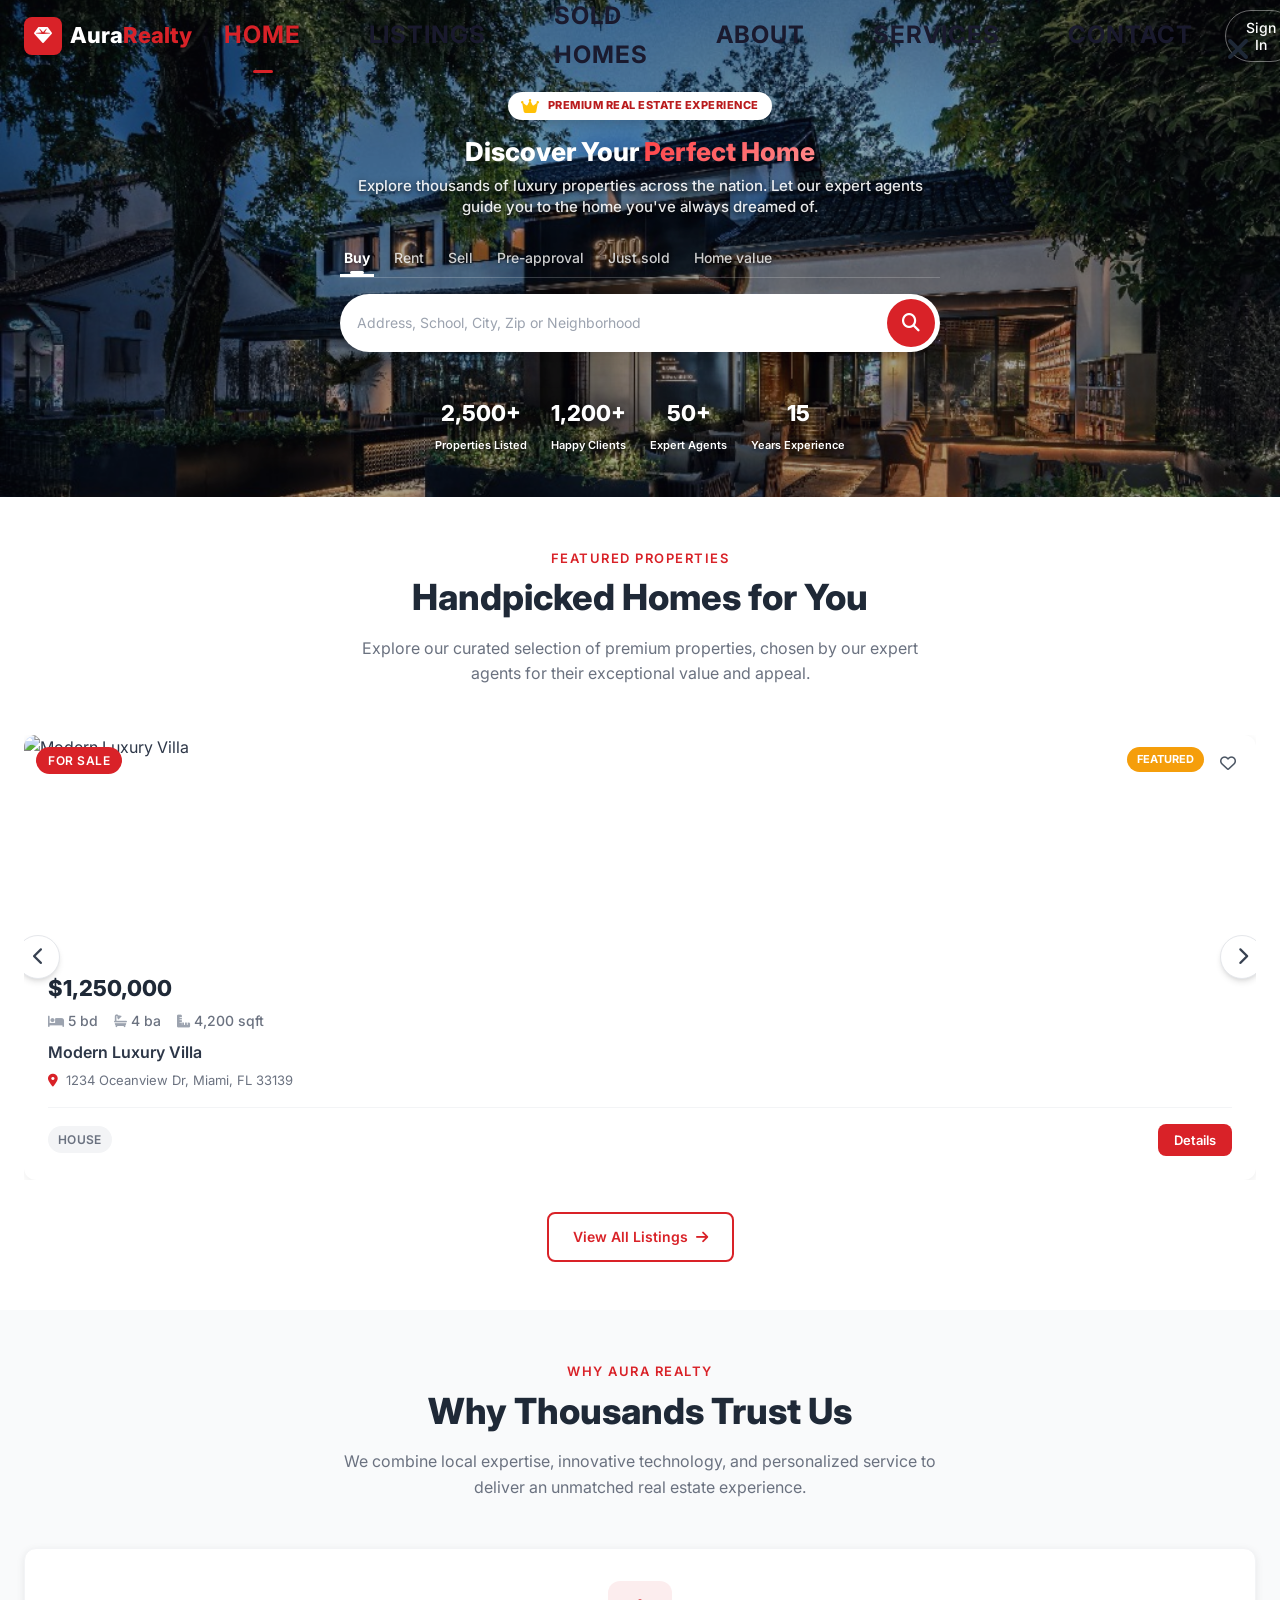
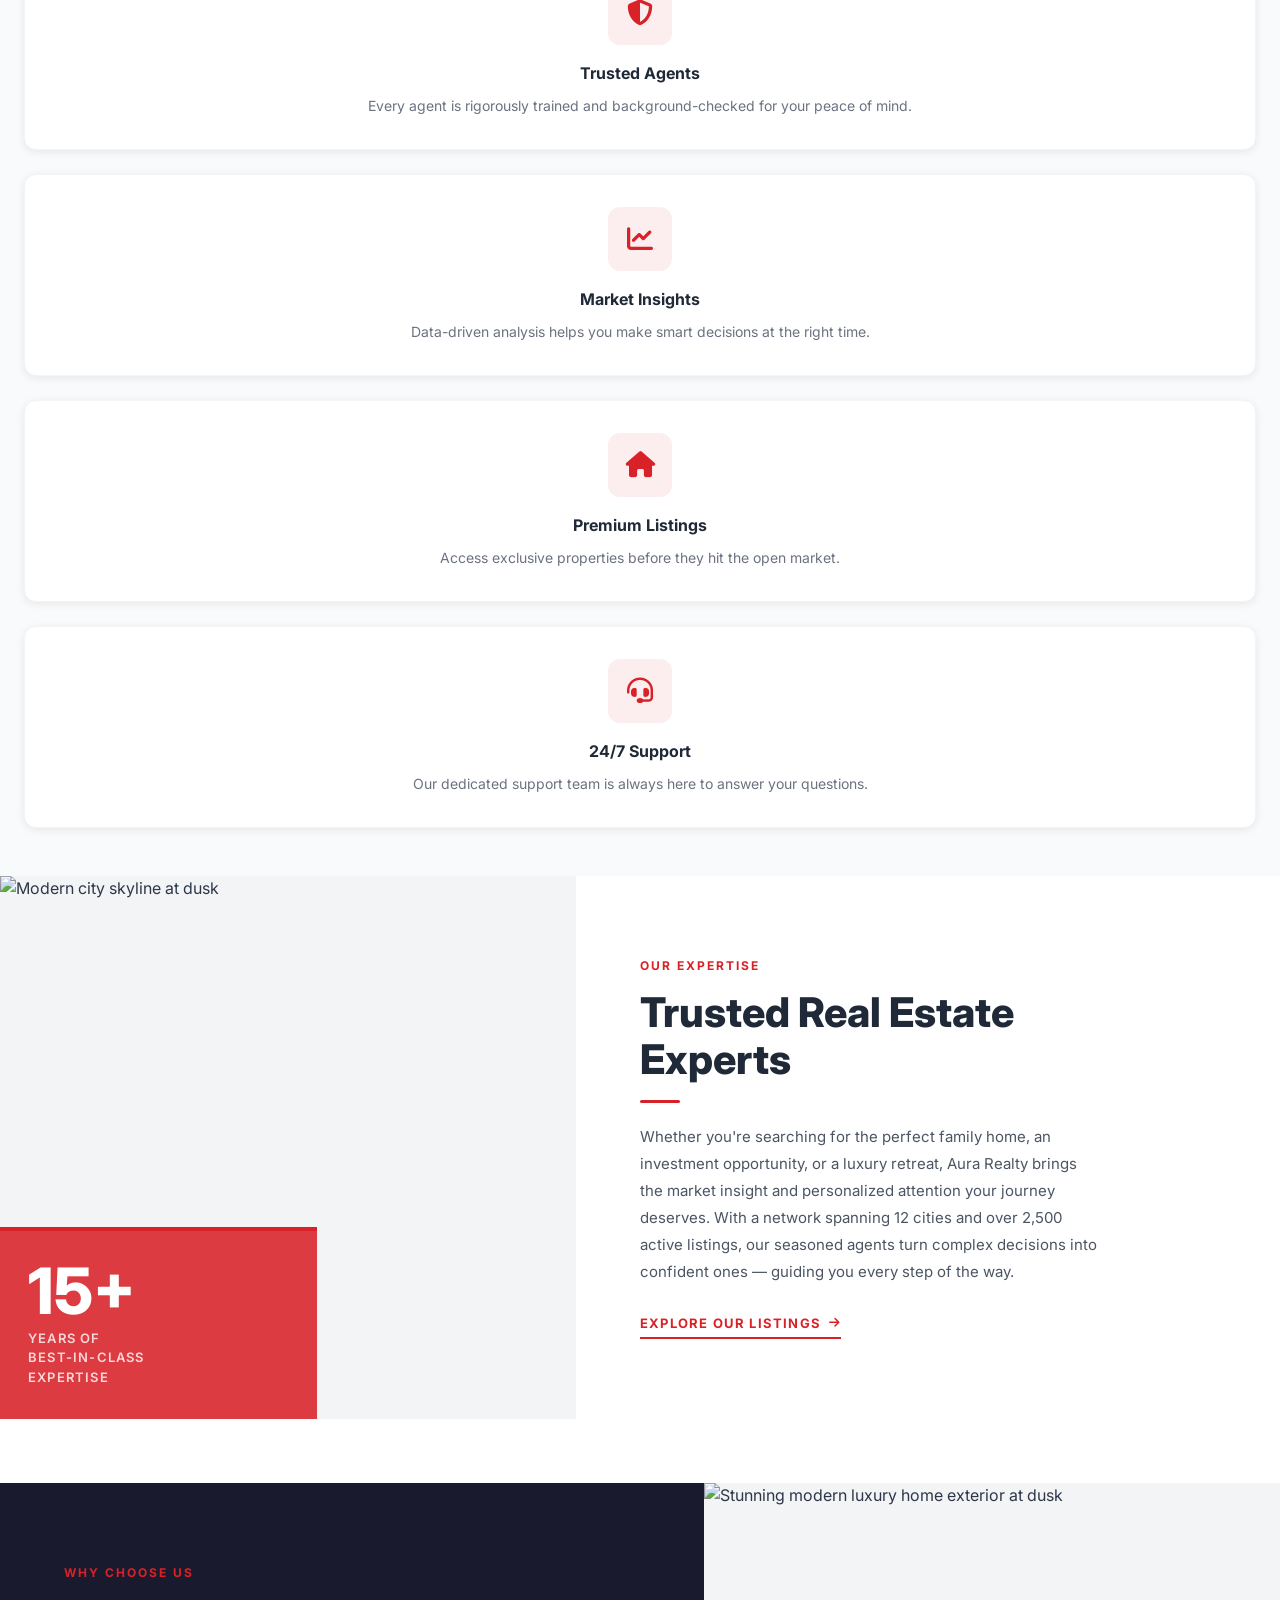
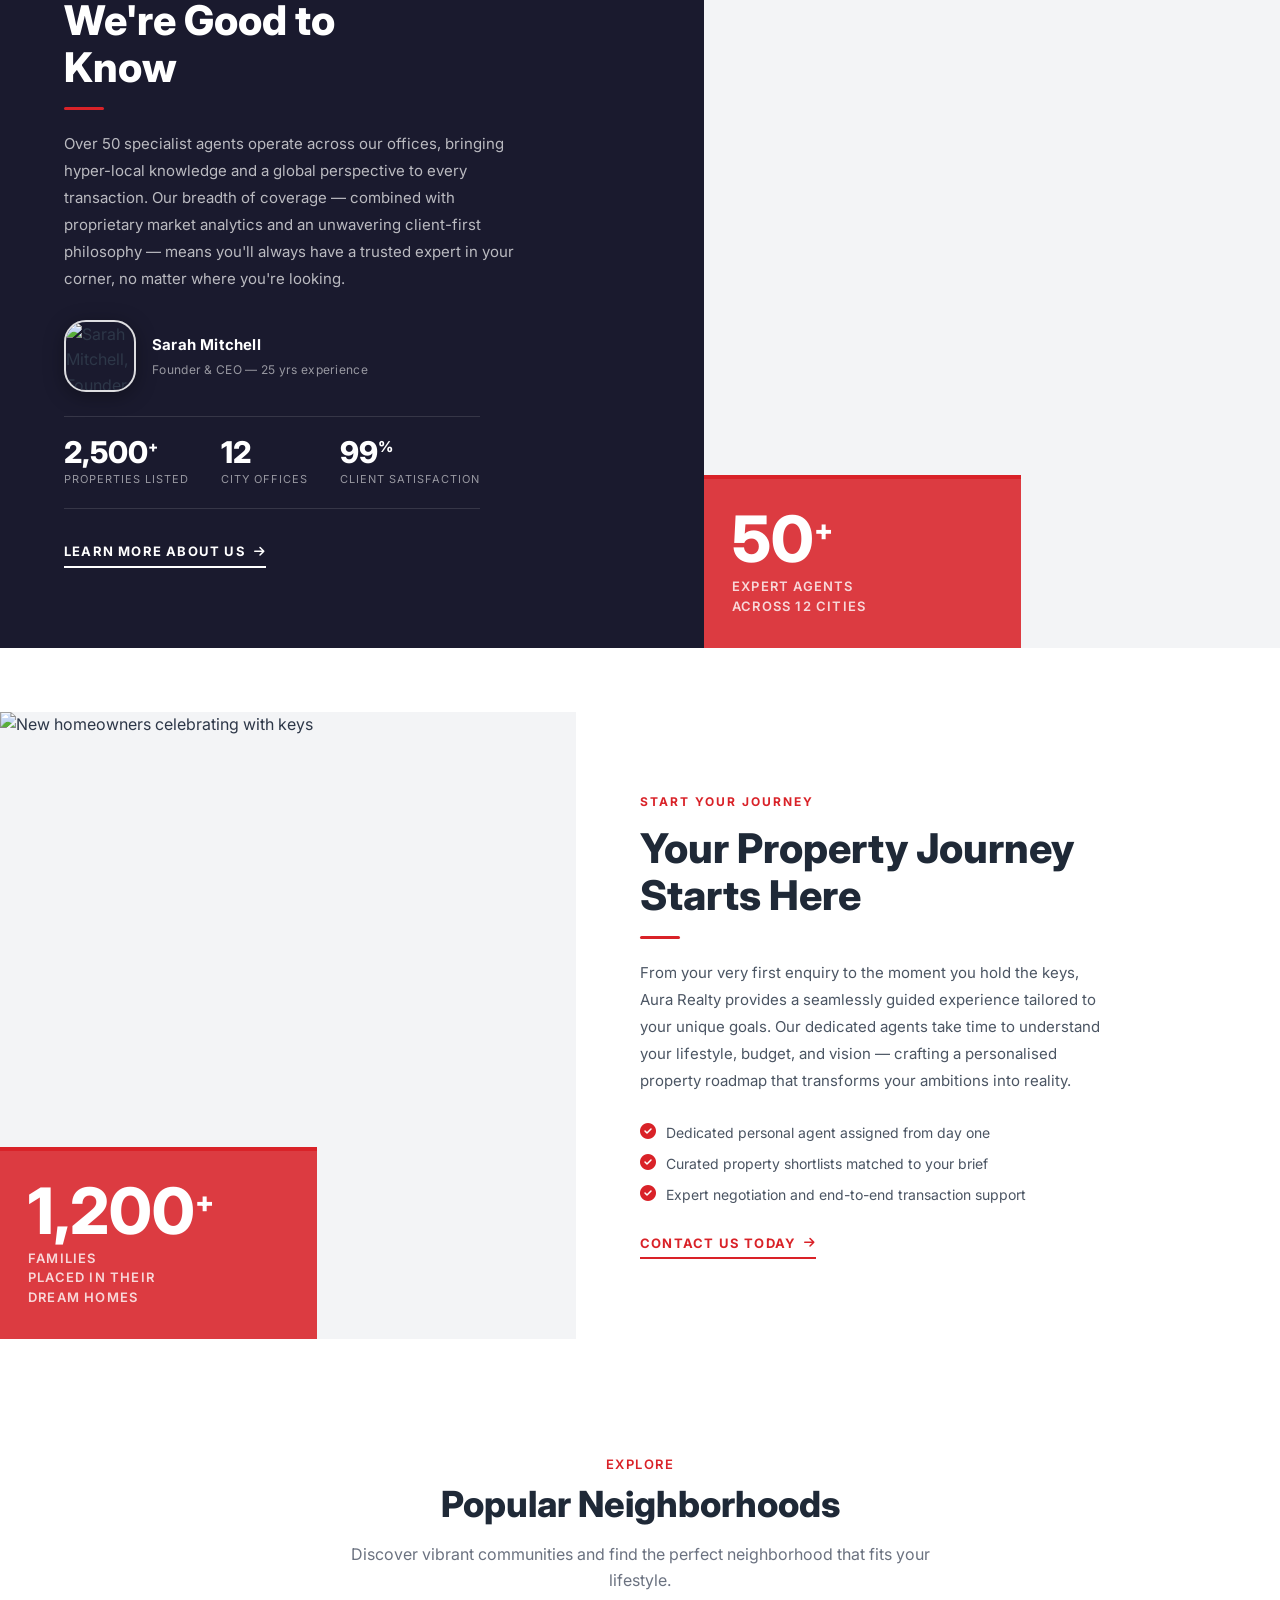
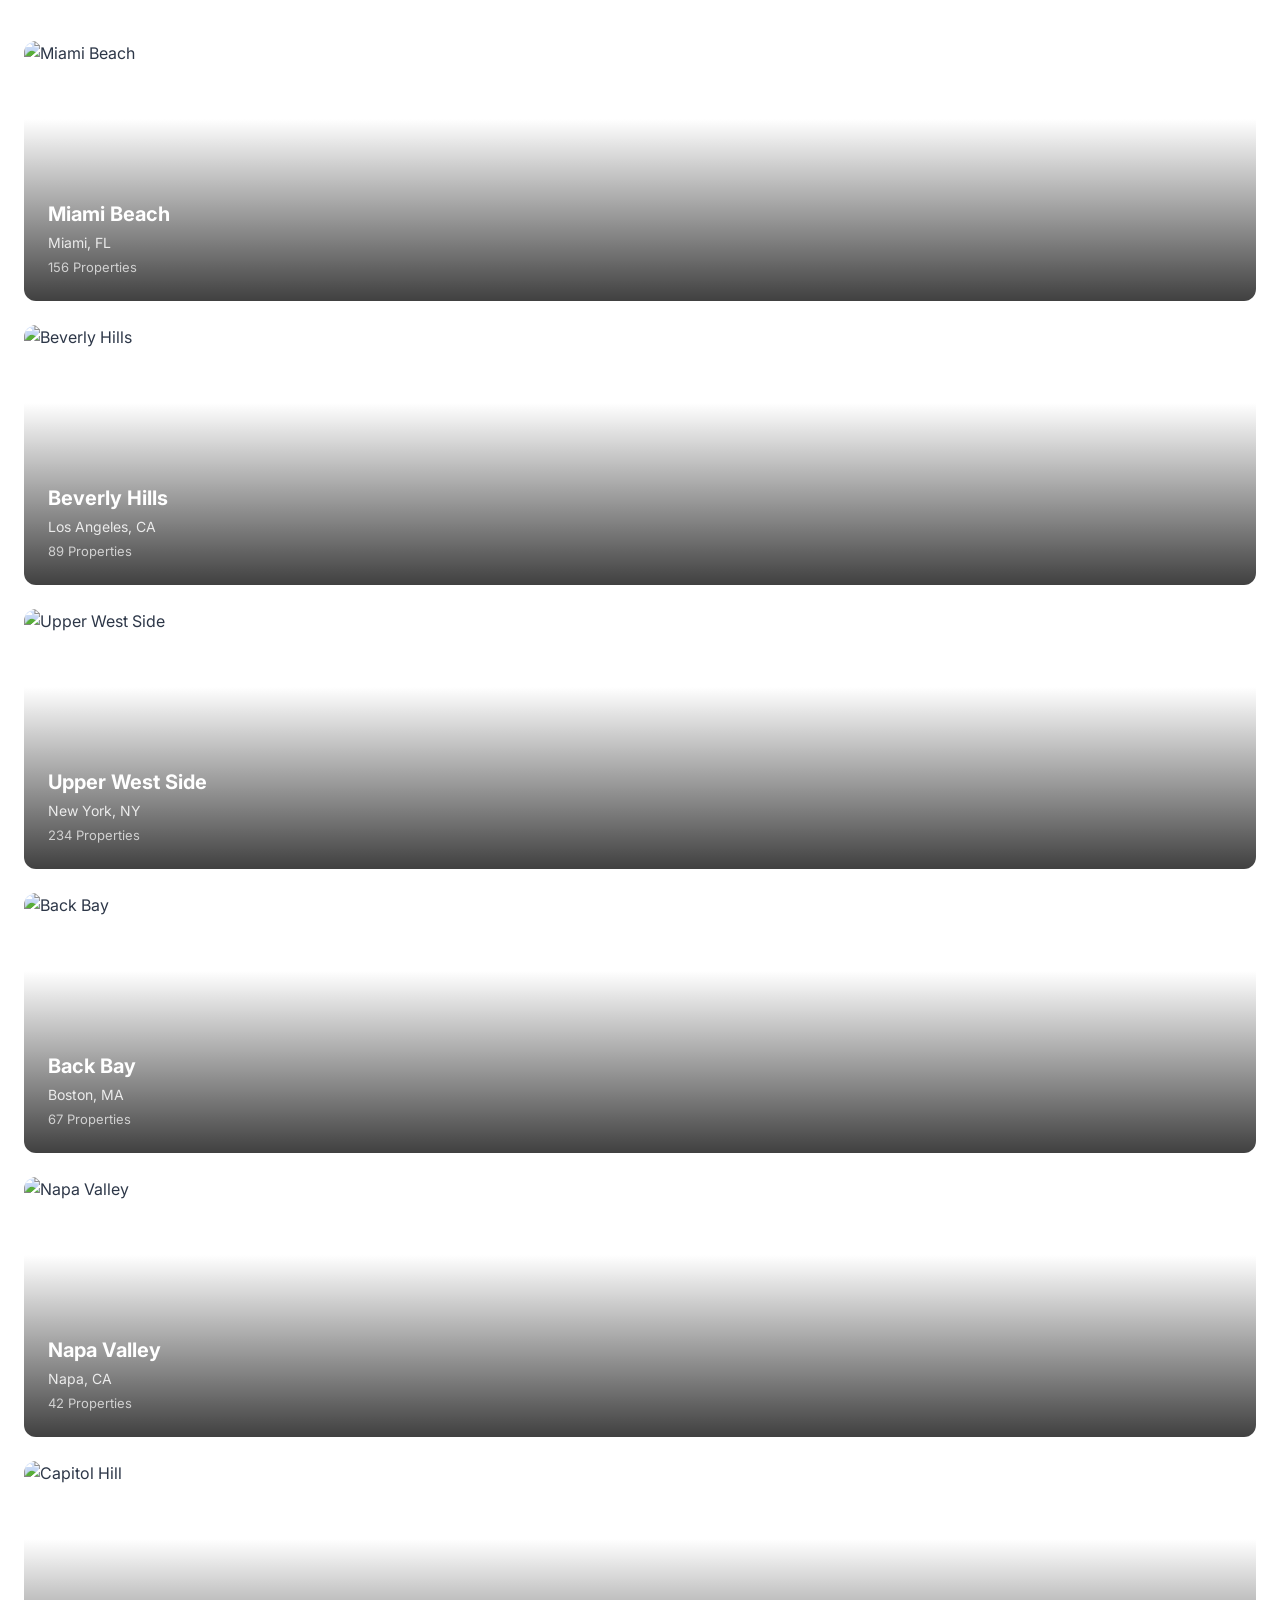
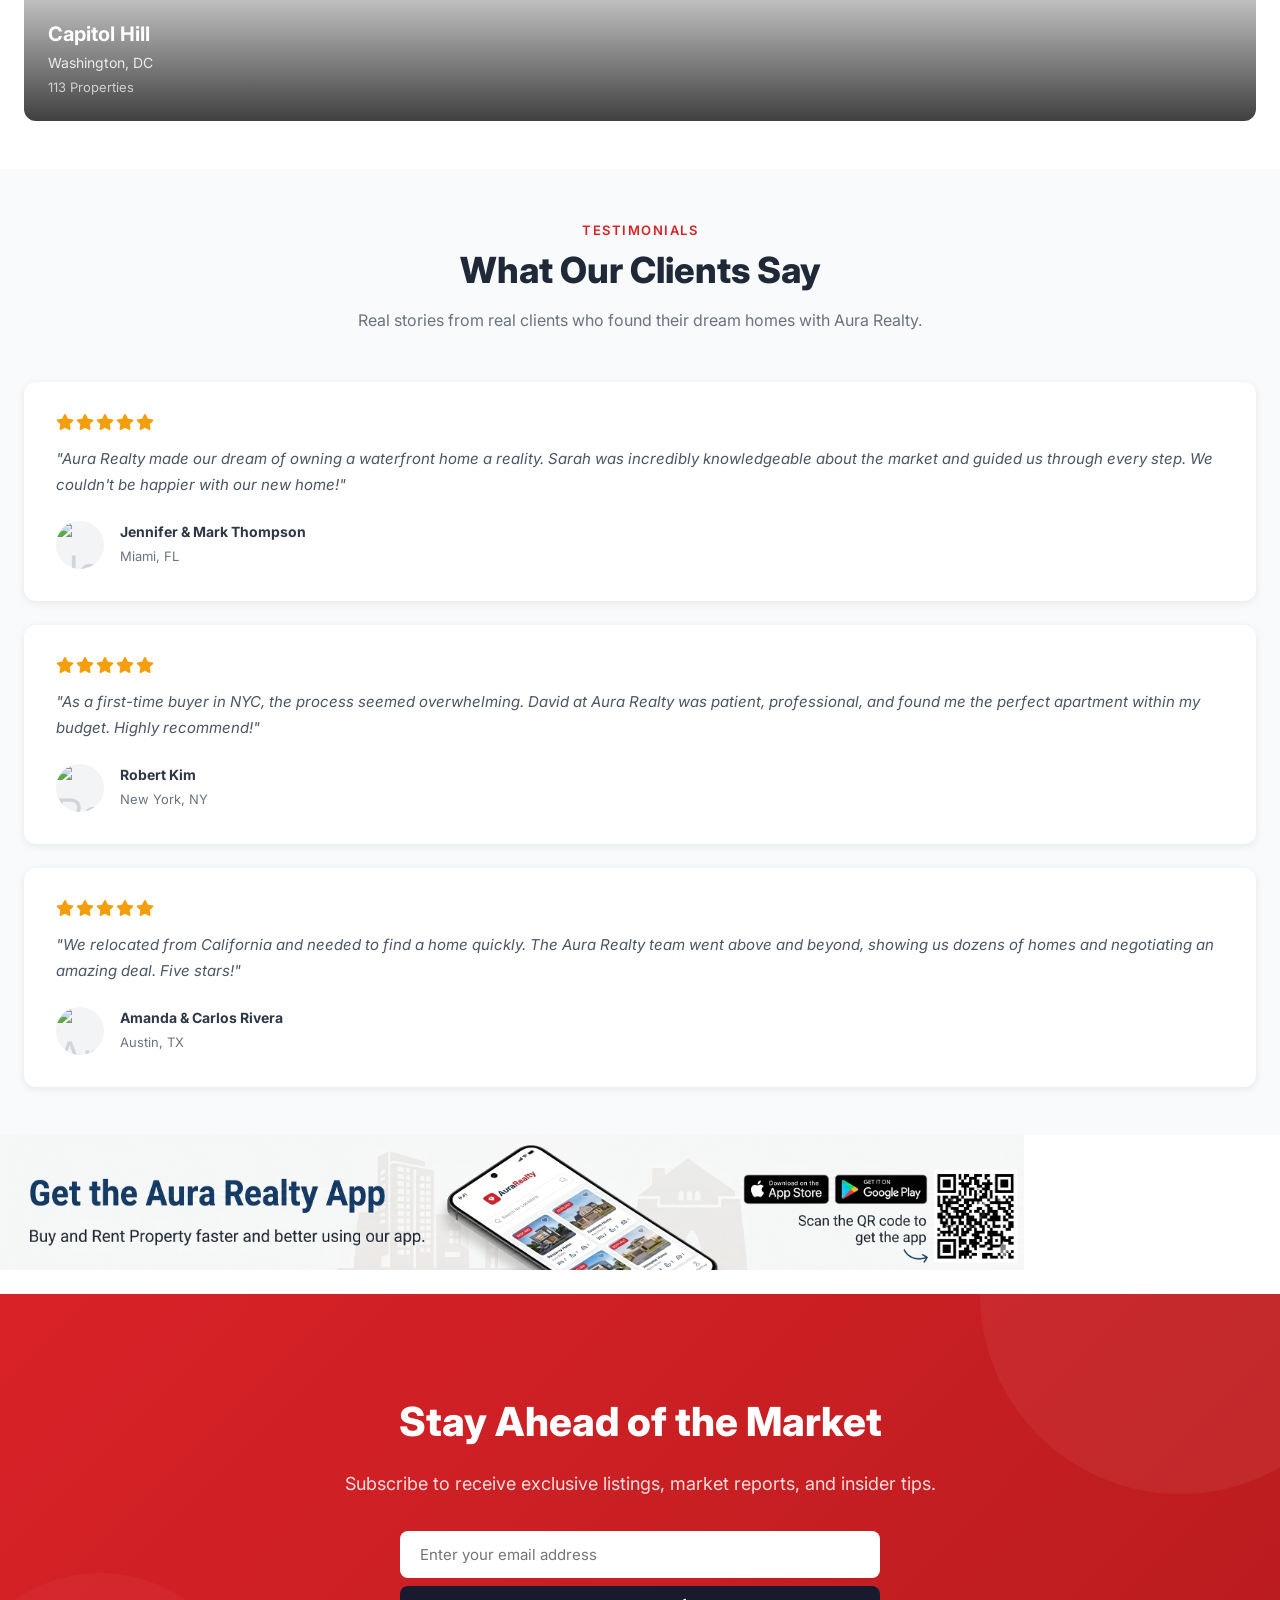
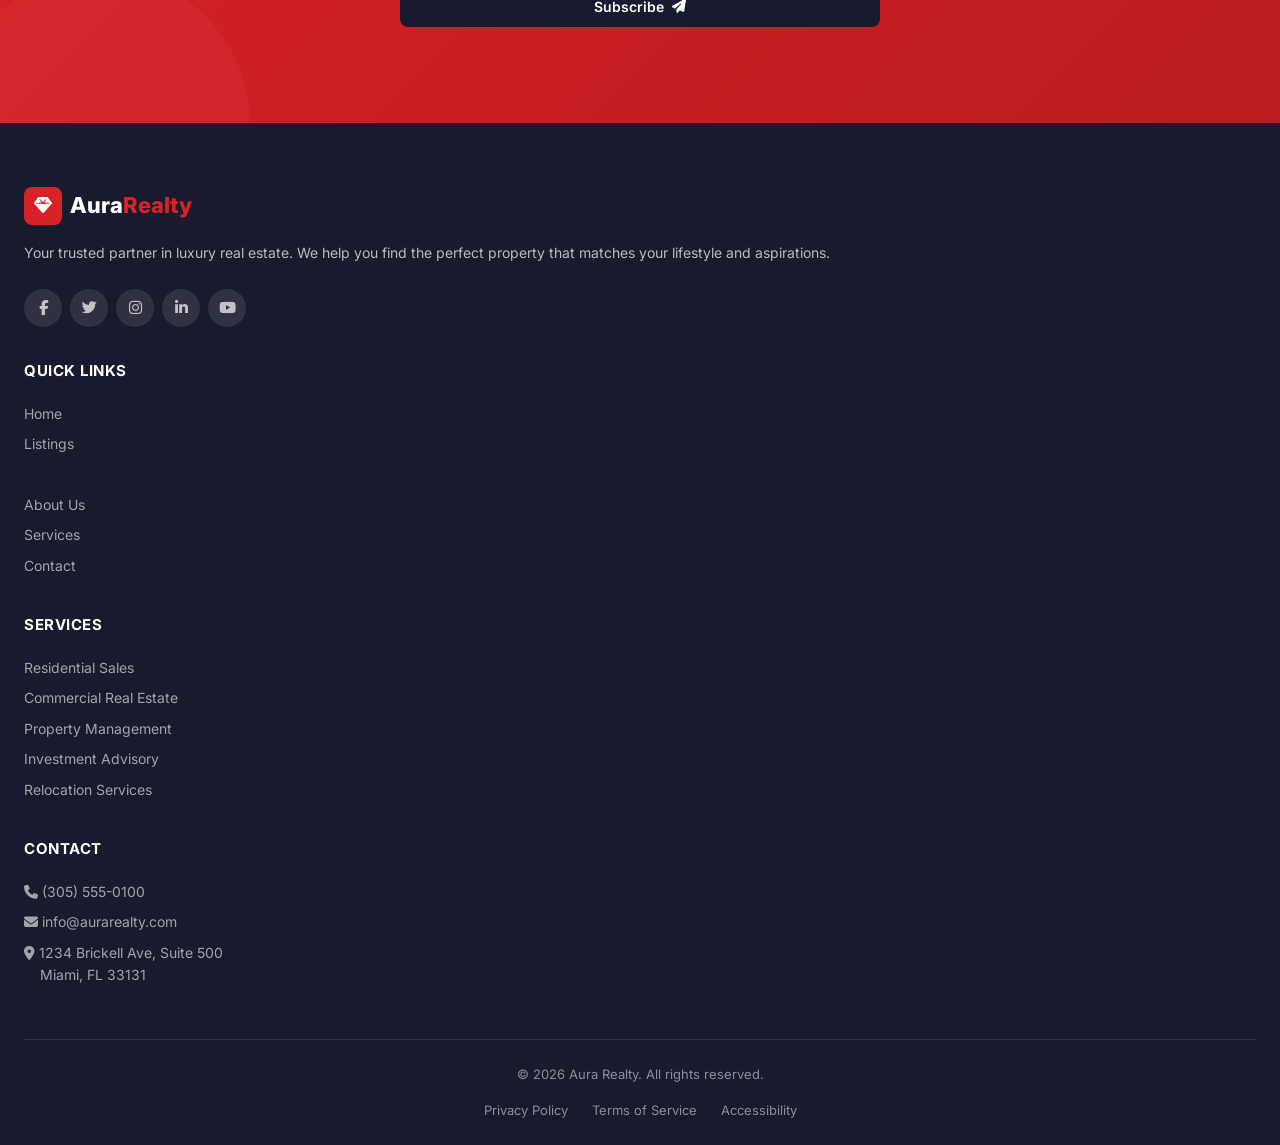
==== commit 1dcb585d: "Fix blank mobile menu and resolve header duplications" ====
--- a/index.html
+++ b/index.html
@@ -33,6 +33,9 @@
 
       <!-- Navigation Links -->
       <nav class="nav-links" id="nav-links">
+        <button class="mobile-menu-close" aria-label="Close menu">
+          <i class="fas fa-times"></i>
+        </button>
         <a href="index.html" class="nav-link active">Home</a>
         <a href="listings.html" class="nav-link">Listings</a>
         <a href="sold-homes.html" class="nav-link">Sold Homes</a>
@@ -56,10 +59,6 @@
       </div>
     </div>
   </header>
-
-  <!-- ================================================================
-       HERO SECTION — Full-width banner with search bar
-       ================================================================ -->
   <section class="hero" id="hero">
     <div class="hero-content">
       <div class="hero-badge"><i class="fas fa-crown"></i> Premium Real Estate Experience</div>
--- a/css/style.css
+++ b/css/style.css
@@ -1172,6 +1172,7 @@
   text-align: center;
   position: relative;
   overflow: hidden;
+  margin-top: var(--space-lg); /* Small margin as requested */
 }
 
 .cta-section::before {
@@ -3088,13 +3089,15 @@
 .app-download-banner {
   width: 100%;
   display: flex;
-  justify-content: center; /* Center horizontally */
-  align-items: center;     /* Center vertically */
+  justify-content: center;
+  align-items: center;
   overflow: hidden;
   border-top: 1px solid var(--color-gray-200);
-  background-color: #f8f9fa; /* Matches the banner background exactly */
-  min-height: 120px;         /* Ensures a consistent horizontal strip height */
-  margin-bottom: var(--space-4xl);
+  border-bottom: 1px solid var(--color-gray-200);
+  background-color: #f8f9fa;
+  min-height: 120px;
+  /* Adjusted for a smaller, symmetrical gap */
+  margin: var(--space-lg) 0;
 }
 
 .app-download-banner img {
@@ -3242,76 +3245,212 @@
 
 
   :root {
-    --header-height: 64px;
+    --header-height: 56px;
+  }
+
+  /* Fix header overlap by hiding auth buttons on very small screens */
+  .header-actions .auth-login-btn,
+  .header-actions .auth-register-btn {
+    display: none !important;
+  }
+
+  .site-header {
+    padding: 8px 0;
+  }
+
+  .logo-icon {
+    width: 32px;
+    height: 32px;
+    font-size: 16px;
+  }
+
+  .logo-text {
+    font-size: 18px;
   }
 
   .mobile-toggle {
     display: block;
-  }
-
-  .nav-links {
-    display: none;
-    position: fixed;
-    top: 0;
-    left: 0;
-    right: 0;
-    bottom: 0;
+    font-size: 20px;
+  }
+
     background: var(--color-white);
     flex-direction: column;
     align-items: center;
     justify-content: center;
-    gap: var(--space-md);
-    z-index: 5;
+    gap: var(--space-xl);
+    z-index: 5000;
+    opacity: 0;
+    pointer-events: none;
+    transition: all 0.3s cubic-bezier(0.4, 0, 0.2, 1);
+    transform: translateY(-20px);
   }
 
   .nav-links.active {
     display: flex;
+    opacity: 1;
+    pointer-events: auto;
+    transform: translateY(0);
   }
 
   .nav-link {
-    font-size: 20px;
-    padding: 12px 24px;
-  }
-
+    font-size: 24px;
+    font-weight: 700;
+    padding: var(--space-md) var(--space-xl);
+    color: var(--color-navy) !important;
+    opacity: 1 !important;
+    text-transform: uppercase;
+    letter-spacing: 1px;
+    border-radius: var(--radius-lg);
+    transition: all 0.2s ease;
+    background: transparent !important;
+  }
+
+  .nav-link:active {
+    background: rgba(0,0,0,0.05) !important;
+  }
+
+  .nav-link.active {
+    color: var(--color-primary) !important;
+  }
+
+  .mobile-menu-close {
+    display: block !important;
+    position: absolute;
+    top: 20px;
+    right: 20px;
+    background: none;
+    border: none;
+    font-size: 32px;
+    color: var(--color-gray-900);
+    padding: 10px;
+    cursor: pointer;
+    z-index: 5001;
+  }
+
+  /* ─── Mobile Hero Overhaul ─── */
   .hero {
-    min-height: 550px;
-    padding: calc(var(--header-height) + 40px) var(--space-md) var(--space-xl);
+    min-height: auto;
+    padding: calc(var(--header-height) + 20px) 0 40px;
   }
 
   .hero h1 {
-    font-size: 28px;
+    font-size: 26px;
+    line-height: 1.2;
+    margin-bottom: var(--space-sm);
   }
 
   .hero p {
-    font-size: 16px;
-  }
-
+    font-size: 15px;
+    line-height: 1.4;
+    margin-bottom: var(--space-lg);
+    opacity: 0.9;
+  }
+
+  .hero-badge {
+    padding: 4px 12px;
+    font-size: 11px;
+    margin-bottom: var(--space-md);
+  }
+
+  /* Realtor.com style tabs: flat text + underline */
+  .hero-search-tabs {
+    background: transparent;
+    padding: 0;
+    margin-bottom: var(--space-md);
+    justify-content: flex-start;
+    gap: var(--space-md);
+    border-bottom: 1px solid rgba(255,255,255,0.2);
+    overflow-x: auto;
+    flex-wrap: nowrap;
+    -webkit-overflow-scrolling: touch;
+  }
+
+  .hero-tab {
+    background: transparent !important;
+    color: rgba(255,255,255,0.8) !important;
+    border-radius: 0;
+    padding: 8px 4px;
+    font-size: 14px;
+    border-bottom: 3px solid transparent;
+    box-shadow: none !important;
+    transform: none !important;
+  }
+
+  .hero-tab.active {
+    color: var(--color-white) !important;
+    border-bottom-color: var(--color-white);
+    font-weight: 700;
+  }
+
+  /* Realtor.com style Pill Search Bar */
   .hero-pane-form {
-    border-radius: var(--radius-lg);
-    padding: var(--space-sm);
+    background: var(--color-white) !important;
+    border-radius: var(--radius-full) !important;
+    padding: 4px 4px 4px 16px !important;
+    box-shadow: var(--shadow-xl);
+    max-width: 100%;
   }
 
   .hero-pane-input-group {
-    flex-wrap: wrap;
-  }
-
+    flex-direction: row !important;
+    flex-wrap: nowrap !important;
+    align-items: center;
+    gap: 0;
+  }
+
+  .hero-pane-input input {
+    font-size: 14px;
+    padding: 10px 0;
+    background: transparent;
+    border: none !important;
+  }
+
+  /* Hide advanced selects on mobile hero for that clean look */
+  .hero-pane-select,
   .hero-pane-divider {
-    display: none;
-  }
-
-  .hero-pane-select {
+    display: none !important;
+  }
+
+  .btn--icon {
+    width: 42px;
+    height: 42px;
+    min-width: 42px;
+    border-radius: var(--radius-full);
+    padding: 0;
+    display: flex;
+    align-items: center;
+    justify-content: center;
+    background: var(--color-primary);
+  }
+
+  .hero-stats {
+    margin-top: var(--space-xl);
+    padding: 0 var(--space-md);
+    justify-content: center;
+    gap: var(--space-lg);
+  }
+
+  .hero-stat__number {
+    font-size: 22px;
+  }
+
+  .hero-stat__label {
+    font-size: 11px;
+  }
+
+  /* Fix for Sell/Pre-approval tabs stacking on mobile */
+  .hero-pane-content-box {
+    flex-direction: column !important;
+    text-align: center;
+    padding: var(--space-lg) !important;
+    gap: var(--space-md) !important;
     width: 100%;
   }
 
-  .hero-pane-content-box {
-    flex-direction: column;
-    text-align: center;
-    gap: var(--space-md);
-  }
-
   .hero-pane-action-area {
-    flex-direction: column;
-    width: 100%;
+    flex-direction: column !important;
+    width: 100% !important;
+    gap: 12px !important;
   }
 
   .hero-pane-action-area .btn {
@@ -3319,18 +3458,19 @@
   }
 
   .hero-pane-form.inline-flex-form {
-    min-width: auto;
-    width: 100%;
-  }
-
-  .hero-stats {
-    gap: var(--space-xl);
-  }
-
-  .hero-stat__number {
-    font-size: 26px;
-  }
-
+    width: 100% !important;
+  }
+
+  .hero-pane-form.inline-flex-form .hero-pane-input-group {
+    flex-direction: column !important;
+    gap: 12px !important;
+  }
+
+  .hero-pane-form.inline-flex-form .hero-pane-input {
+    width: 100% !important;
+  }
+
+  /* General Resets */
   .section {
     padding: var(--space-2xl) 0;
   }
@@ -3342,6 +3482,7 @@
   .services-grid,
   .values-grid {
     grid-template-columns: 1fr;
+    gap: var(--space-lg);
   }
 
   .footer-grid {
@@ -3389,30 +3530,6 @@
     grid-template-columns: repeat(3, 1fr);
   }
 
-  .hero-pane-form {
-    padding: var(--space-xs);
-  }
-
-  .hero-search-tabs {
-    flex-wrap: nowrap;
-    overflow-x: auto;
-    justify-content: flex-start;
-    padding-bottom: 8px;
-    -webkit-overflow-scrolling: touch;
-    scrollbar-width: none;
-  }
-  .hero-search-tabs::-webkit-scrollbar {
-    display: none;
-  }
-  .hero-tab {
-    flex-shrink: 0;
-  }
-
-  .header-actions .auth-login-btn,
-  .header-actions .auth-register-btn {
-    display: none;
-  }
-
   .timeline-step {
     flex: 0 0 100%;
   }
@@ -3423,20 +3540,15 @@
 }
 
 @media (max-width: 480px) {
-  .container {
-    padding: 0 var(--space-md);
-  }
-
-  .property-detail__features {
-    grid-template-columns: repeat(2, 1fr);
-  }
-
+  .hero h1 {
+    font-size: 24px;
+  }
+  
   .hero-stats {
     flex-wrap: wrap;
-    gap: var(--space-md);
-  }
-
-  .process-timeline {
-    padding: 0;
-  }
-}
+  }
+  
+  .hero-stat {
+    flex: 0 0 calc(50% - 16px);
+  }
+}
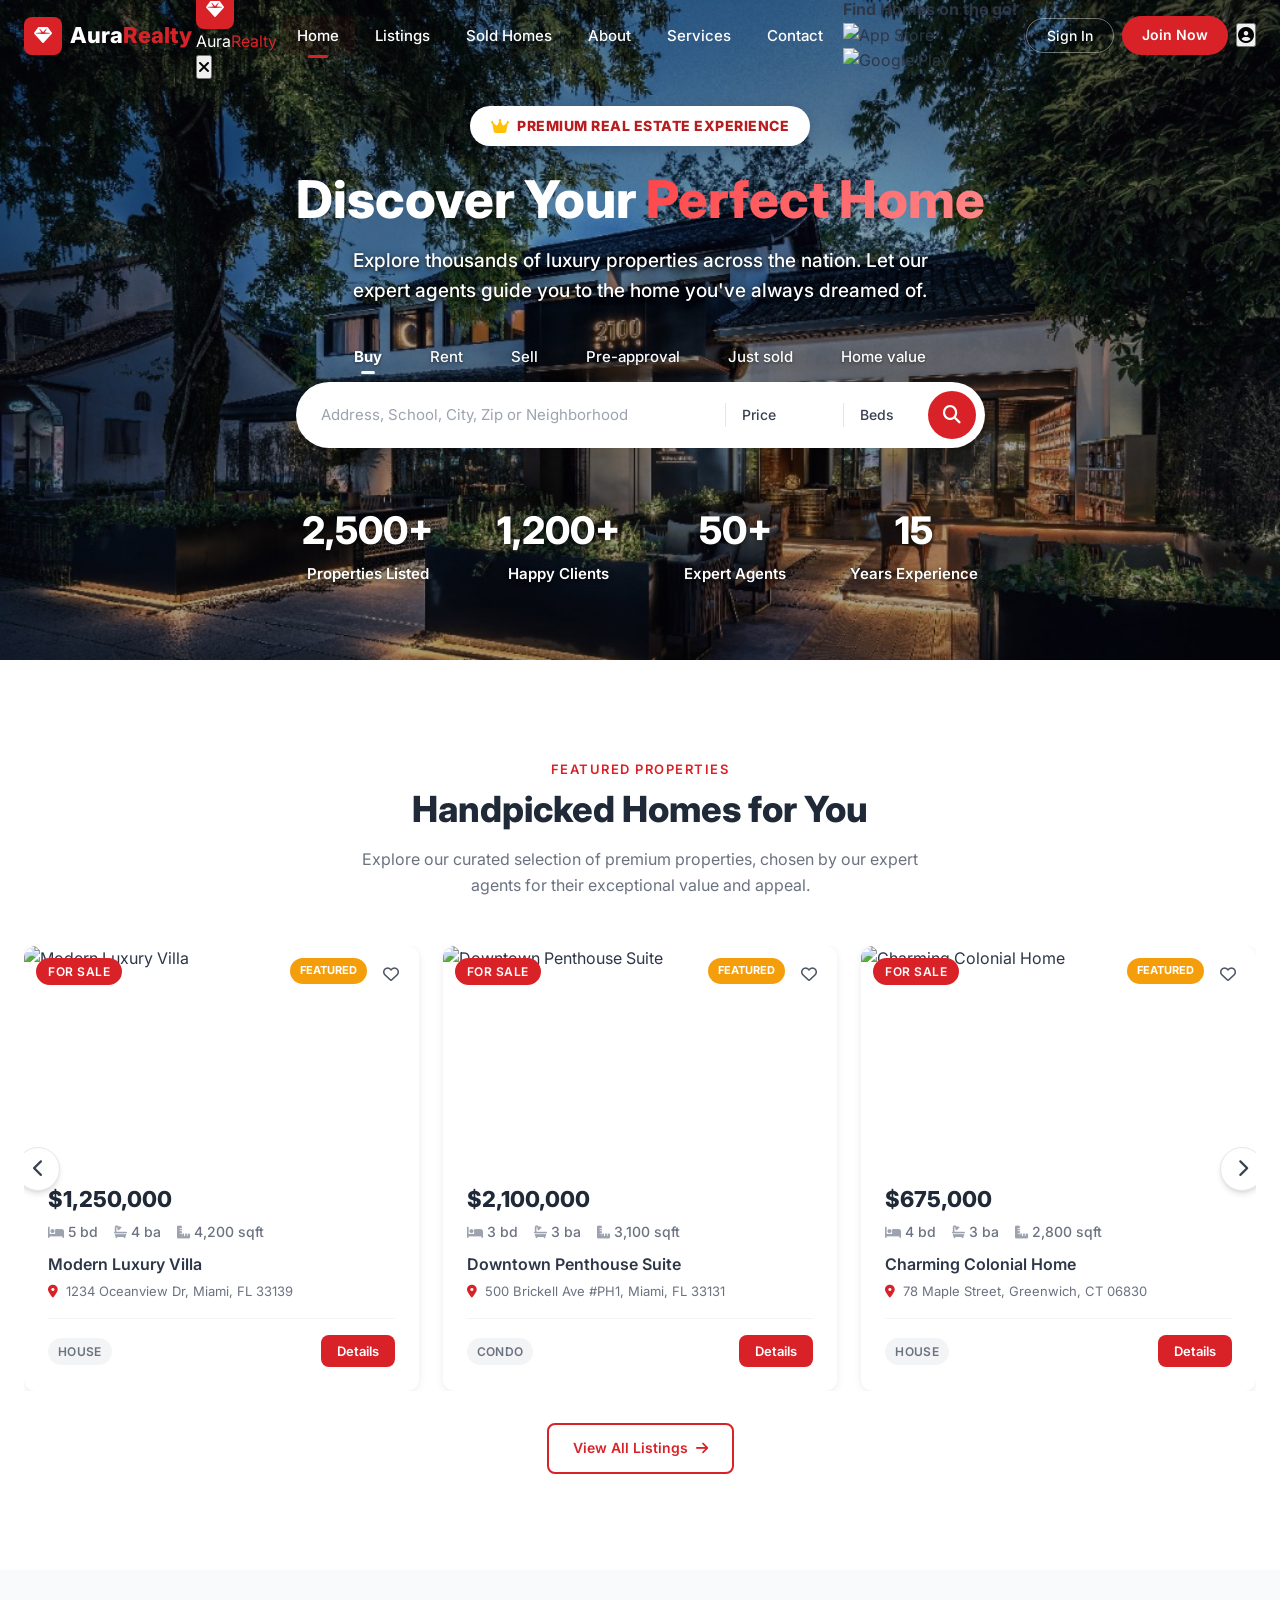
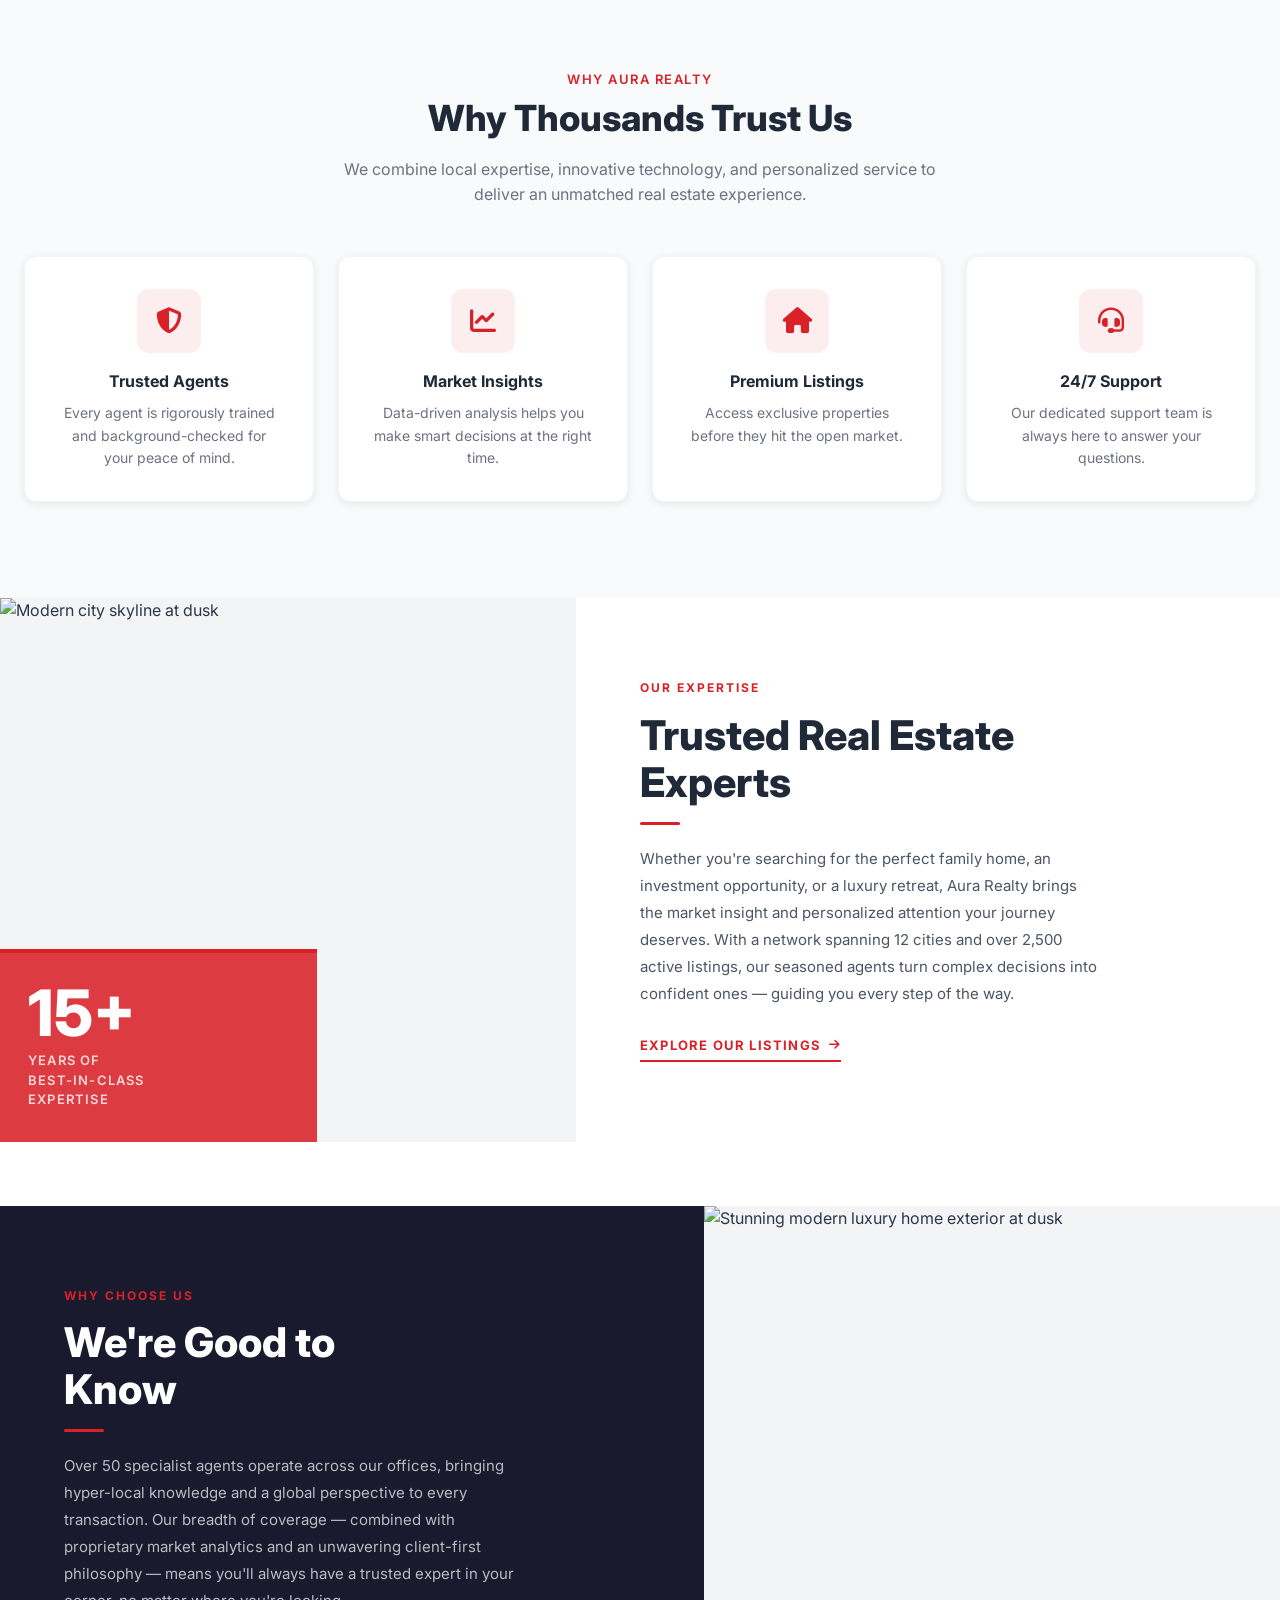
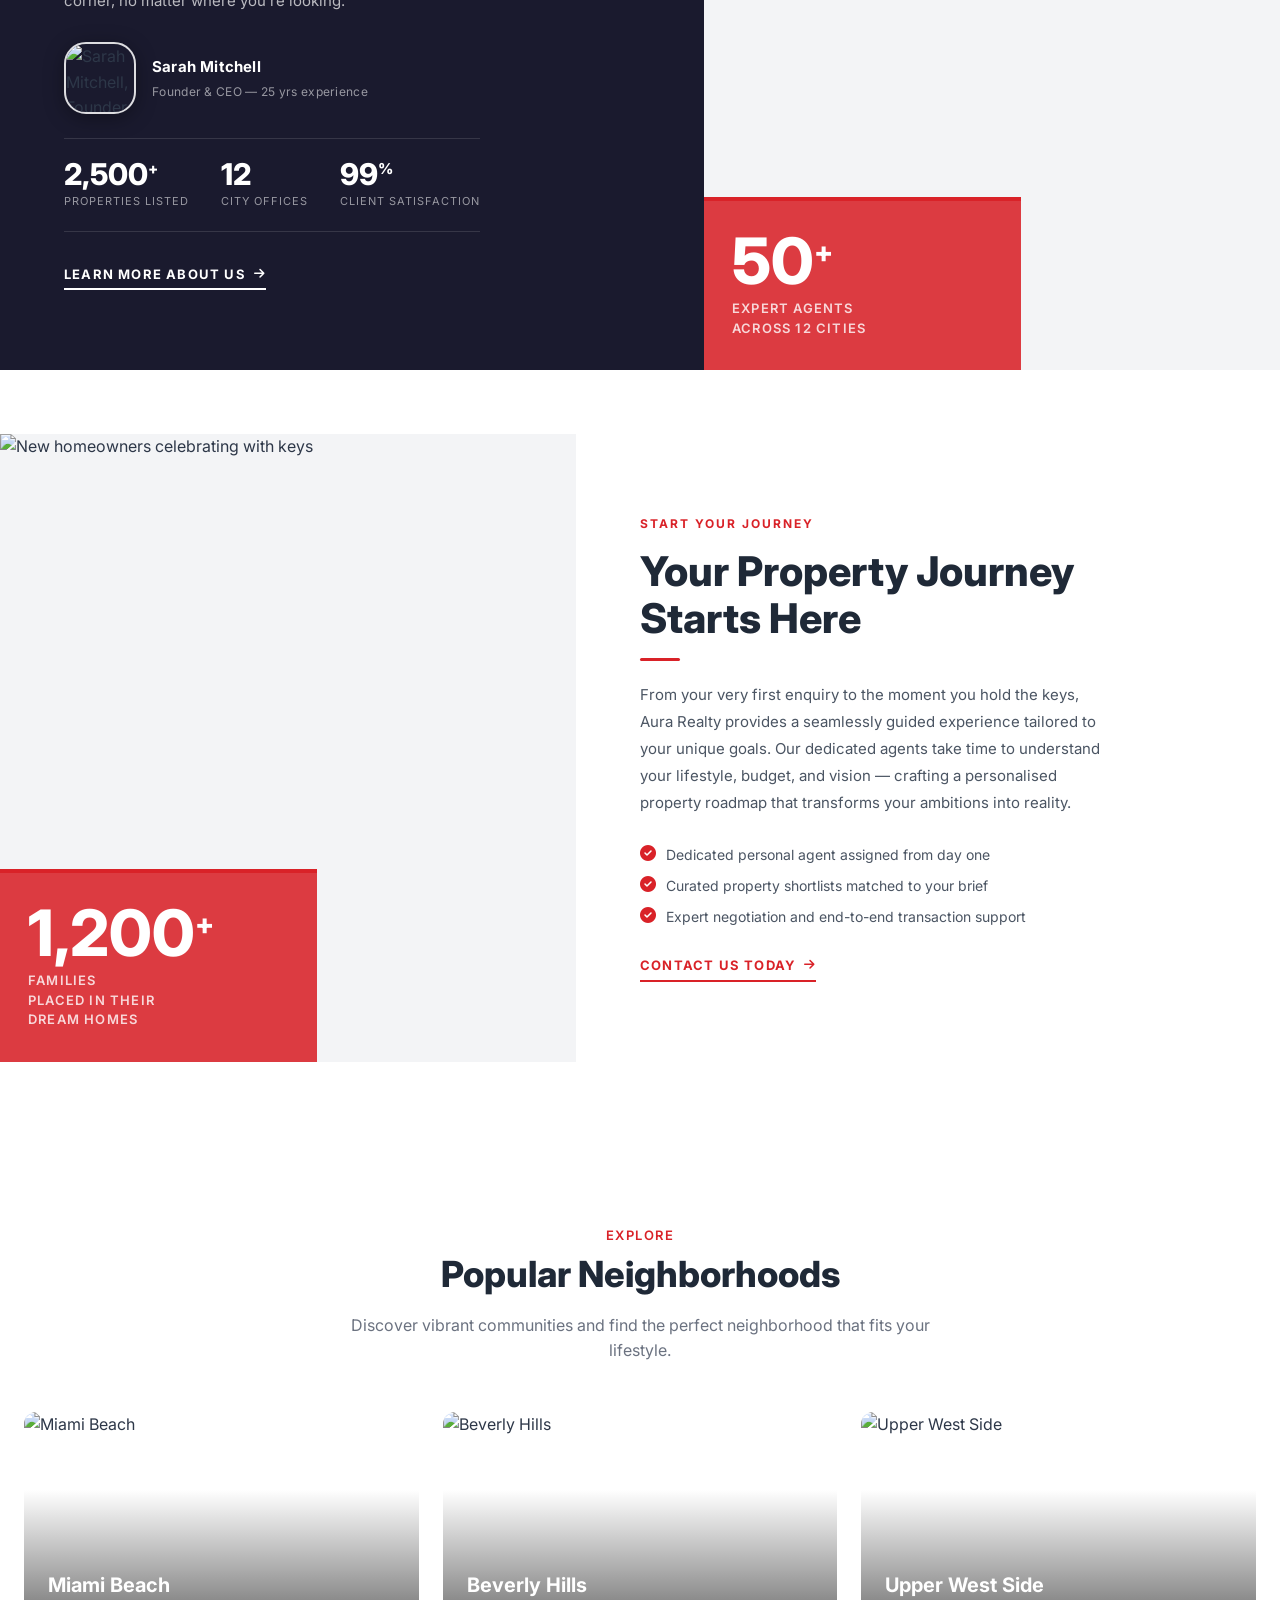
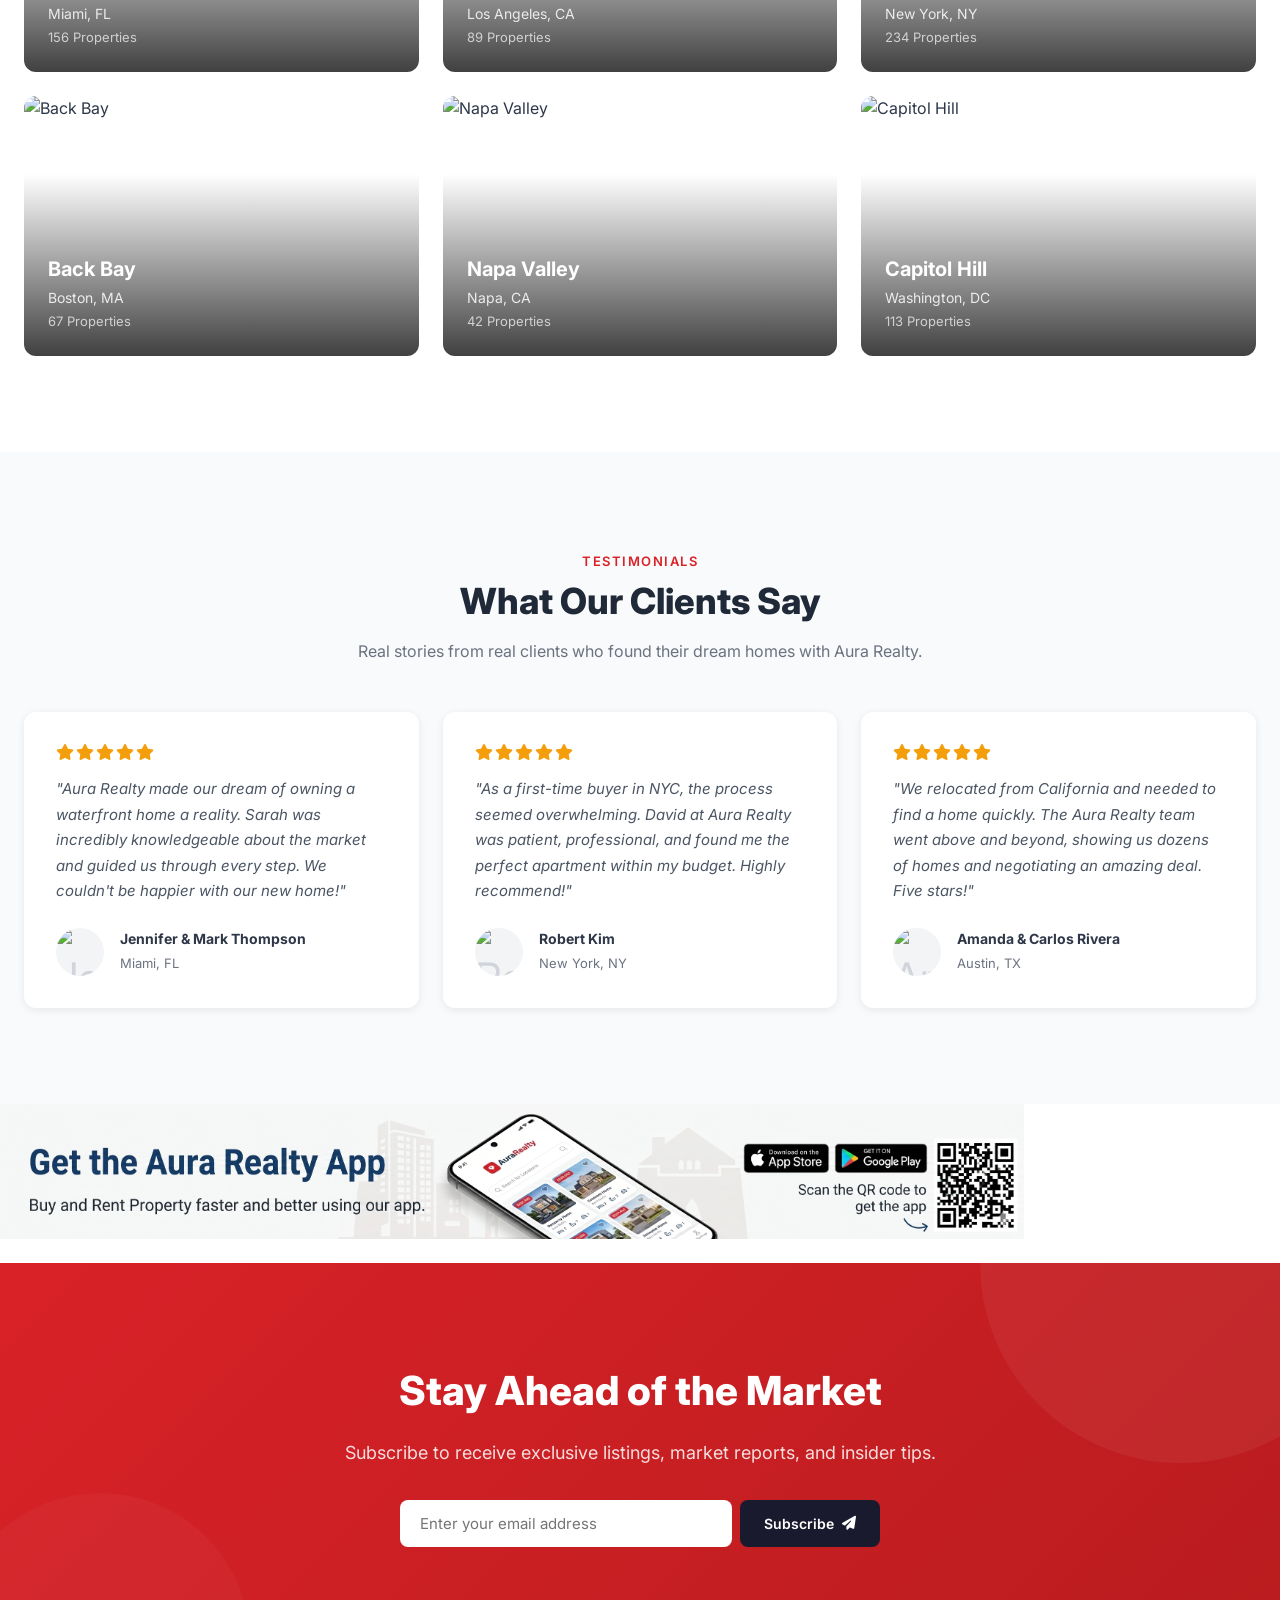
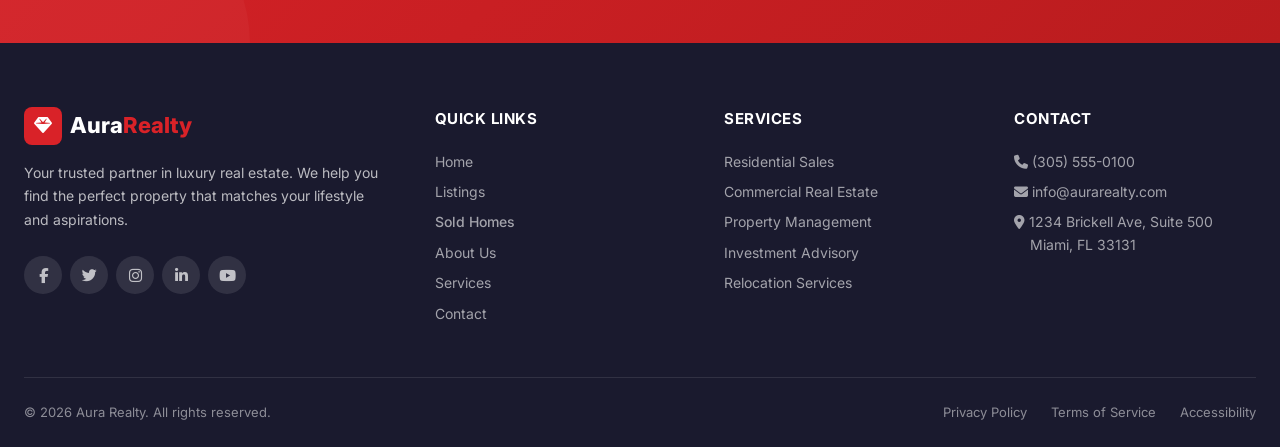
==== commit 2ee02465: "Overhaul mobile header to Realtor.com style: left-side drawer, centered logo, right-side profile ico" ====
--- a/index.html
+++ b/index.html
@@ -25,26 +25,47 @@
        ================================================================ -->
   <header class="site-header header--transparent" id="site-header">
     <div class="header-inner">
-      <!-- Logo -->
+      <!-- Mobile Toggle (Left) -->
+      <button class="mobile-toggle" id="mobile-toggle" aria-label="Toggle menu">
+        <i class="fas fa-bars"></i>
+      </button>
+
+      <!-- Logo (Center on Mobile) -->
       <a href="index.html" class="logo">
         <div class="logo-icon"><i class="fas fa-gem"></i></div>
         <span class="logo-text">Aura<span>Realty</span></span>
       </a>
 
-      <!-- Navigation Links -->
+      <!-- Navigation Drawer (Sidebar) -->
       <nav class="nav-links" id="nav-links">
-        <button class="mobile-menu-close" aria-label="Close menu">
-          <i class="fas fa-times"></i>
-        </button>
+        <div class="nav-sidebar-header">
+          <div class="nav-sidebar-logo">
+            <div class="logo-icon mini"><i class="fas fa-gem"></i></div>
+            <span class="logo-text">Aura<span>Realty</span></span>
+          </div>
+          <button class="sidebar-close" id="sidebar-close" aria-label="Close menu">
+            <i class="fas fa-times"></i>
+          </button>
+        </div>
+        
         <a href="index.html" class="nav-link active">Home</a>
         <a href="listings.html" class="nav-link">Listings</a>
         <a href="sold-homes.html" class="nav-link">Sold Homes</a>
         <a href="about.html" class="nav-link">About</a>
         <a href="services.html" class="nav-link">Services</a>
         <a href="contact.html" class="nav-link">Contact</a>
+
+        <div class="nav-sidebar-footer">
+          <h4>Find Homes on the go!</h4>
+          <a href="#"><img src="https://upload.wikimedia.org/wikipedia/commons/3/3c/Download_on_the_App_Store_Badge.svg" alt="App Store" class="sidebar-app-badge"></a>
+          <a href="#"><img src="https://upload.wikimedia.org/wikipedia/commons/7/78/Google_Play_Store_badge_EN.svg" alt="Google Play" class="sidebar-app-badge"></a>
+        </div>
       </nav>
 
-      <!-- Auth & Mobile Toggle -->
+      <!-- Sidebar Backdrop -->
+      <div class="nav-backdrop" id="nav-backdrop"></div>
+
+      <!-- Auth & Profile Toggle (Right on Mobile) -->
       <div class="header-actions">
         <button class="auth-login-btn" data-open-modal="login-modal">Sign In</button>
         <a href="#" class="btn btn--primary btn--sm auth-register-btn" data-open-modal="register-modal">Join Now</a>
@@ -53,8 +74,8 @@
           <span class="auth-user-name"></span>
           <a href="#" class="auth-logout-btn">Logout</a>
         </div>
-        <button class="mobile-toggle" id="mobile-toggle" aria-label="Toggle menu">
-          <i class="fas fa-bars"></i>
+        <button class="mobile-profile-toggle" data-open-modal="login-modal" aria-label="User Profile">
+          <i class="fas fa-user-circle"></i>
         </button>
       </div>
     </div>
--- a/css/style.css
+++ b/css/style.css
@@ -3248,84 +3248,175 @@
     --header-height: 56px;
   }
 
-  /* Fix header overlap by hiding auth buttons on very small screens */
-  .header-actions .auth-login-btn,
-  .header-actions .auth-register-btn {
-    display: none !important;
-  }
-
-  .site-header {
-    padding: 8px 0;
-  }
-
-  .logo-icon {
-    width: 32px;
-    height: 32px;
-    font-size: 16px;
-  }
-
-  .logo-text {
-    font-size: 18px;
+  .header-inner {
+    display: flex;
+    justify-content: space-between;
+    align-items: center;
+    position: relative;
+  }
+
+  .logo {
+    position: absolute;
+    left: 50%;
+    transform: translateX(-50%);
+    z-index: 10;
   }
 
   .mobile-toggle {
-    display: block;
-    font-size: 20px;
-  }
-
+    display: block !important;
+    font-size: 22px;
+    padding: 8px;
+    margin-left: -8px;
+    color: var(--color-gray-800);
+    z-index: 11;
+  }
+
+  .mobile-profile-toggle {
+    display: block !important;
+    font-size: 26px;
+    padding: 8px;
+    margin-right: -8px;
+    color: var(--color-gray-800);
+    z-index: 11;
+    background: none;
+    border: none;
+    cursor: pointer;
+  }
+
+  .nav-links {
+    position: fixed;
+    top: 0;
+    left: -300px; /* Start off-screen on the left */
+    width: 300px;
+    height: 100vh;
     background: var(--color-white);
     flex-direction: column;
-    align-items: center;
-    justify-content: center;
-    gap: var(--space-xl);
-    z-index: 5000;
-    opacity: 0;
-    pointer-events: none;
-    transition: all 0.3s cubic-bezier(0.4, 0, 0.2, 1);
-    transform: translateY(-20px);
+    align-items: flex-start;
+    justify-content: flex-start;
+    gap: 0;
+    z-index: 6000;
+    opacity: 1; /* Always opaque when visible */
+    pointer-events: auto;
+    transition: transform 0.3s cubic-bezier(0.4, 0, 0.2, 1);
+    box-shadow: 20px 0 50px rgba(0,0,0,0.1);
+    overflow-y: auto;
+    padding: 0;
+    transform: none;
   }
 
   .nav-links.active {
     display: flex;
-    opacity: 1;
-    pointer-events: auto;
-    transform: translateY(0);
+    transform: translateX(300px); /* Slide in from left */
+  }
+
+  /* Overlay backdrop for sidebar */
+  .nav-backdrop {
+    display: none;
+    position: fixed;
+    top: 0;
+    left: 0;
+    right: 0;
+    bottom: 0;
+    background: rgba(0,0,0,0.4);
+    z-index: 5999;
+    backdrop-filter: blur(2px);
+  }
+
+  .nav-backdrop.active {
+    display: block;
+  }
+
+  .nav-sidebar-header {
+    width: 100%;
+    padding: 16px 20px;
+    display: flex;
+    justify-content: space-between;
+    align-items: center;
+    border-bottom: 1px solid var(--color-gray-100);
+    background: var(--color-white);
+  }
+
+  .nav-sidebar-logo {
+    display: flex;
+    align-items: center;
+    gap: 8px;
+    text-decoration: none;
+  }
+
+  .nav-sidebar-logo .logo-icon {
+    width: 24px;
+    height: 24px;
+    font-size: 12px;
+  }
+
+  .nav-sidebar-logo .logo-text {
+    font-size: 16px;
+    font-weight: 700;
+    color: var(--color-navy);
+  }
+
+  .sidebar-close {
+    background: none;
+    border: none;
+    font-size: 24px;
+    color: var(--color-gray-600);
+    cursor: pointer;
+    padding: 4px;
   }
 
   .nav-link {
-    font-size: 24px;
-    font-weight: 700;
-    padding: var(--space-md) var(--space-xl);
-    color: var(--color-navy) !important;
-    opacity: 1 !important;
-    text-transform: uppercase;
-    letter-spacing: 1px;
-    border-radius: var(--radius-lg);
-    transition: all 0.2s ease;
-    background: transparent !important;
+    width: 100%;
+    font-size: 16px;
+    font-weight: 600;
+    padding: 18px 24px;
+    color: var(--color-gray-800) !important;
+    text-transform: none;
+    letter-spacing: 0;
+    border-radius: 0;
+    border-bottom: 1px solid var(--color-gray-50);
+    display: flex;
+    justify-content: space-between;
+    align-items: center;
+    transition: background 0.2s ease;
+  }
+
+  .nav-link::after {
+    content: '\f054'; /* FontAwesome chevron-right */
+    font-family: 'Font Awesome 6 Free';
+    font-weight: 900;
+    font-size: 12px;
+    opacity: 0.3;
   }
 
   .nav-link:active {
-    background: rgba(0,0,0,0.05) !important;
+    background: var(--color-gray-50) !important;
   }
 
   .nav-link.active {
     color: var(--color-primary) !important;
-  }
-
-  .mobile-menu-close {
-    display: block !important;
-    position: absolute;
-    top: 20px;
-    right: 20px;
-    background: none;
-    border: none;
-    font-size: 32px;
+    background: rgba(var(--color-primary-rgb), 0.05);
+  }
+
+  /* Footer inside sidebar */
+  .nav-sidebar-footer {
+    margin-top: auto;
+    padding: 24px;
+    background: var(--color-gray-50);
+    width: 100%;
+  }
+
+  .nav-sidebar-footer h4 {
+    font-size: 14px;
+    margin-bottom: 12px;
     color: var(--color-gray-900);
-    padding: 10px;
-    cursor: pointer;
-    z-index: 5001;
-  }
+  }
+
+  .sidebar-app-badge {
+    width: 140px;
+    display: block;
+    margin-bottom: 16px;
+  }
+
 
   /* ─── Mobile Hero Overhaul ─── */
   .hero {
